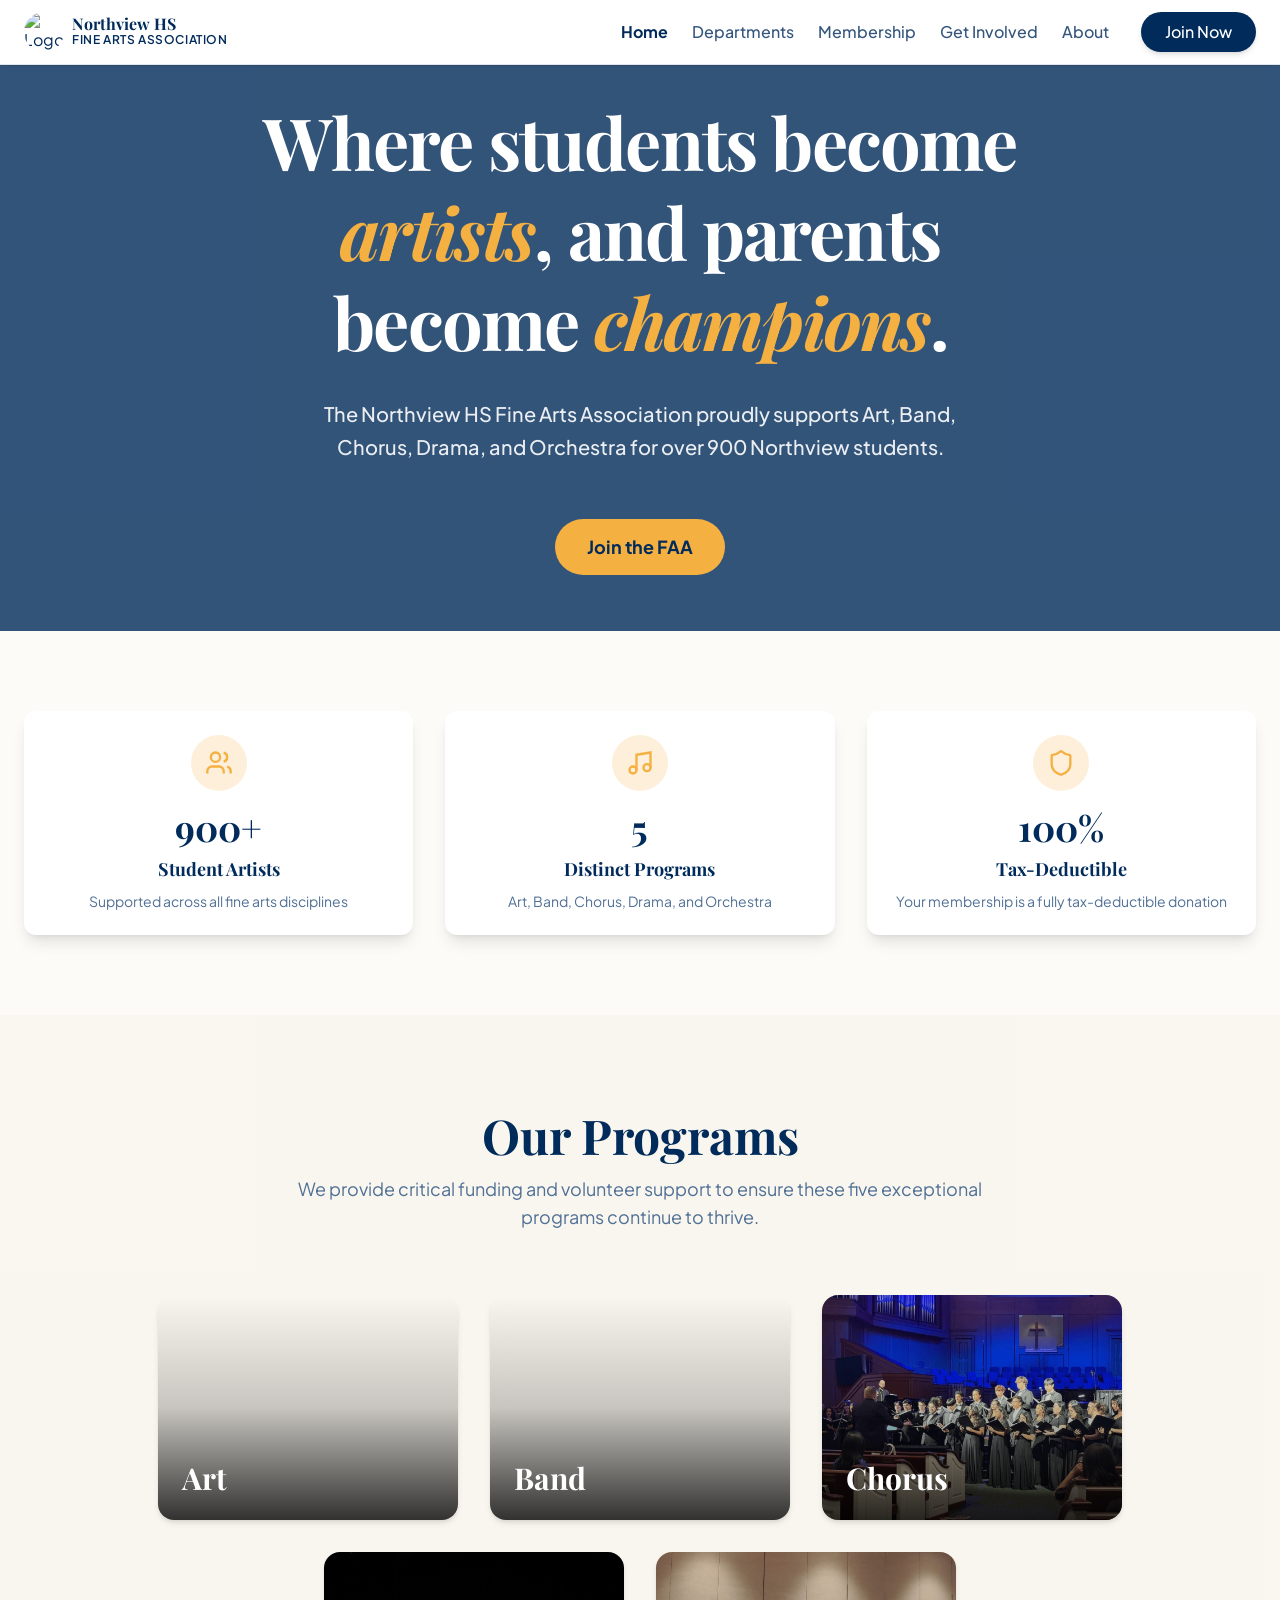
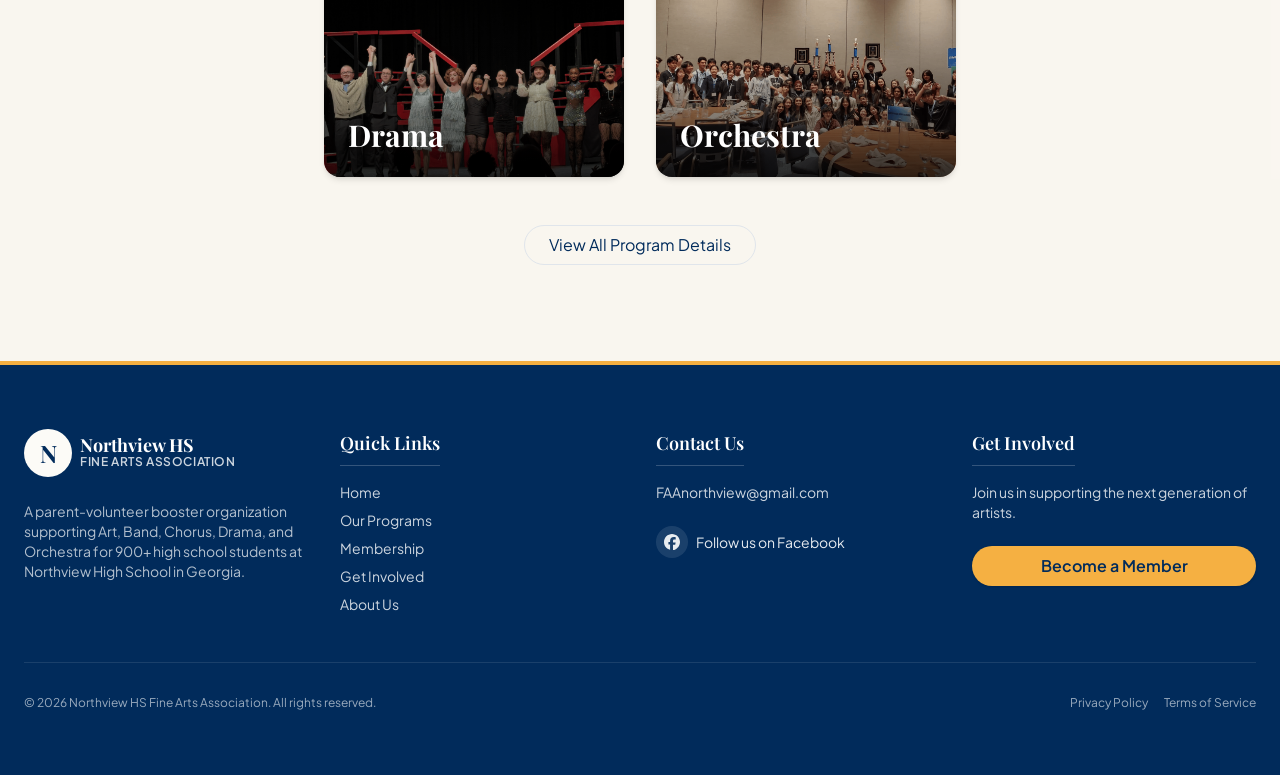
==== index.html @ 9f353907 "Mugdha changes" ====
<!DOCTYPE html>
<html lang="en">
<head>
<meta charset="UTF-8">
<meta name="viewport" content="width=device-width, initial-scale=1.0">
<title>Northview HS Fine Arts Association</title>
<meta name="description" content="The Northview HS Fine Arts Association proudly supports Art, Band, Chorus, Drama, and Orchestra for over 900 students.">
<link rel="icon" type="image/svg+xml" href="images/favicon.svg">
<link rel="stylesheet" href="assets/style.css">
<link rel="preconnect" href="https://fonts.googleapis.com">
</head>
<body class="min-h-screen flex flex-col bg-background font-sans text-foreground">

<header id="site-header" class="fixed top-0 left-0 right-0 z-50 border-b border-border bg-white shadow-sm py-3">
  <div class="container mx-auto px-4 md:px-6">
    <div class="flex items-center justify-between">
      <a href="index.html" class="flex items-center gap-2 group">
        <div class="w-10 h-10 rounded-full flex items-center justify-center overflow-hidden transition-transform group-hover:scale-105">
          <img src="images/northview_logo.png" alt="Logo" class="w-full h-full object-cover" />
        </div>
        <div class="flex flex-col">
          <span class="font-serif font-bold leading-none text-foreground hdr-text">Northview HS</span>
          <span class="text-xs font-semibold uppercase tracking-wider text-primary hdr-text">Fine Arts Association</span>
        </div>
      </a>

      <nav class="hidden lg:flex items-center gap-8">
        <ul class="flex items-center gap-6">
          <li><a href="index.html" class="hdr-text text-base font-bold transition-colors hover:text-primary text-primary">Home</a></li>
<li><a href="programs.html" class="hdr-text text-base font-medium transition-colors hover:text-primary text-foreground/80">Departments</a></li>
<li><a href="membership.html" class="hdr-text text-base font-medium transition-colors hover:text-primary text-foreground/80">Membership</a></li>
<li><a href="volunteer.html" class="hdr-text text-base font-medium transition-colors hover:text-primary text-foreground/80">Get Involved</a></li>
<li><a href="about.html" class="hdr-text text-base font-medium transition-colors hover:text-primary text-foreground/80">About</a></li>

        </ul>
        <a href="membership.html" class="inline-flex items-center justify-center rounded-full px-6 h-10 shadow-md hover:shadow-lg transition-all bg-primary text-primary-foreground font-medium text-base hover:bg-primary/90">Join Now</a>
      </nav>

      <button id="mobile-menu-button" class="hdr-text lg:hidden p-2 rounded-md transition-colors text-foreground" aria-label="Toggle menu">
        <svg id="icon-menu" xmlns="http://www.w3.org/2000/svg" width="24" height="24" viewBox="0 0 24 24" fill="none" stroke="currentColor" stroke-width="2" stroke-linecap="round" stroke-linejoin="round"><line x1="4" x2="20" y1="12" y2="12"/><line x1="4" x2="20" y1="6" y2="6"/><line x1="4" x2="20" y1="18" y2="18"/></svg>
        <svg id="icon-close" class="hidden" xmlns="http://www.w3.org/2000/svg" width="24" height="24" viewBox="0 0 24 24" fill="none" stroke="currentColor" stroke-width="2" stroke-linecap="round" stroke-linejoin="round"><path d="M18 6 6 18"/><path d="m6 6 12 12"/></svg>
      </button>
    </div>
  </div>

  <div id="mobile-nav" class="hidden lg:hidden absolute top-full left-0 right-0 bg-background border-b border-border shadow-lg">
    <nav class="container mx-auto px-4 py-4 flex flex-col gap-4">
      <ul class="flex flex-col gap-2">
        <li><a href="index.html" class="block py-2 px-4 rounded-md text-base font-medium transition-colors bg-primary/10 text-primary">Home</a></li>
<li><a href="programs.html" class="block py-2 px-4 rounded-md text-base font-medium transition-colors text-foreground/80 hover:bg-accent/20 hover:text-foreground">Programs</a></li>
<li><a href="membership.html" class="block py-2 px-4 rounded-md text-base font-medium transition-colors text-foreground/80 hover:bg-accent/20 hover:text-foreground">Membership</a></li>
<li><a href="volunteer.html" class="block py-2 px-4 rounded-md text-base font-medium transition-colors text-foreground/80 hover:bg-accent/20 hover:text-foreground">Get Involved</a></li>
<li><a href="about.html" class="block py-2 px-4 rounded-md text-base font-medium transition-colors text-foreground/80 hover:bg-accent/20 hover:text-foreground">About</a></li>

      </ul>
      <div class="pt-4 border-t border-border px-4">
        <a href="https://northviewfaa.org/membership/" target="_blank" rel="noopener noreferrer" class="w-full inline-flex items-center justify-center rounded-full bg-primary text-primary-foreground font-medium h-10 hover:bg-primary/90">Join Now</a>
      </div>
    </nav>
  </div>
</header>

<main class="flex-grow">

<div class="w-full">
  <!-- Hero -->
  <section class="relative w-full min-h-[90vh] flex items-center justify-center overflow-hidden py-24">
    <div class="absolute inset-0 bg-primary/80 z-10"></div>
    <div class="absolute inset-0 bg-cover bg-center bg-no-repeat" style="background-image: url('images/hero.png')"></div>
    <div class="container relative z-20 mx-auto px-4 md:px-6 text-center text-white">
      <div class="max-w-4xl mx-auto flex flex-col items-center gap-6">
        <h1 class="text-5xl md:text-7xl font-serif font-bold tracking-tight text-balance leading-tight">
          Where students become <span class="text-accent italic">artists</span>, and parents become <span class="text-accent italic">champions</span>.
        </h1>
        <p class="text-lg md:text-xl text-white/90 max-w-2xl font-medium leading-relaxed mt-2">
          The Northview HS Fine Arts Association proudly supports Art, Band, Chorus, Drama, and Orchestra for over 900 Northview students.
        </p>
        <div class="flex flex-col sm:flex-row gap-4 mt-8 w-full sm:w-auto">
          <a href="membership.html" class="inline-flex items-center justify-center bg-accent text-primary hover:bg-accent/90 rounded-full font-bold px-8 h-14 text-lg">Join the FAA</a>
        </div>
      </div>
    </div>
  </section>

  <!-- Impact Stats -->
  <section class="py-20 bg-background relative z-30 -mt-10">
    <div class="container mx-auto px-4 md:px-6">
      <div class="grid grid-cols-1 md:grid-cols-3 gap-8">
        <div class="rounded-lg border-none shadow-lg bg-card text-card-foreground text-center p-6 h-full">
          <div class="mx-auto w-14 h-14 rounded-full bg-accent/20 flex items-center justify-center mb-4 text-accent">
            <svg width="28" height="28" viewBox="0 0 24 24" fill="none" stroke="currentColor" stroke-width="2"><path d="M16 21v-2a4 4 0 0 0-4-4H6a4 4 0 0 0-4 4v2"/><circle cx="9" cy="7" r="4"/><path d="M22 21v-2a4 4 0 0 0-3-3.87"/><path d="M16 3.13a4 4 0 0 1 0 7.75"/></svg>
          </div>
          <div class="text-4xl font-serif font-bold text-primary pb-2">900+</div>
          <h3 class="text-lg font-bold mb-2">Student Artists</h3>
          <p class="text-muted-foreground text-sm">Supported across all fine arts disciplines</p>
        </div>
        <div class="rounded-lg border-none shadow-lg bg-card text-card-foreground text-center p-6 h-full">
          <div class="mx-auto w-14 h-14 rounded-full bg-accent/20 flex items-center justify-center mb-4 text-accent">
            <svg width="28" height="28" viewBox="0 0 24 24" fill="none" stroke="currentColor" stroke-width="2"><path d="M9 18V5l12-2v13"/><circle cx="6" cy="18" r="3"/><circle cx="18" cy="16" r="3"/></svg>
          </div>
          <div class="text-4xl font-serif font-bold text-primary pb-2">5</div>
          <h3 class="text-lg font-bold mb-2">Distinct Programs</h3>
          <p class="text-muted-foreground text-sm">Art, Band, Chorus, Drama, and Orchestra</p>
        </div>
        <div class="rounded-lg border-none shadow-lg bg-card text-card-foreground text-center p-6 h-full">
          <div class="mx-auto w-14 h-14 rounded-full bg-accent/20 flex items-center justify-center mb-4 text-accent">
            <svg width="28" height="28" viewBox="0 0 24 24" fill="none" stroke="currentColor" stroke-width="2"><path d="M20 13c0 5-3.5 7.5-7.66 8.95a1 1 0 0 1-.67-.01C7.5 20.5 4 18 4 13V6a1 1 0 0 1 1-1c2 0 4.5-1.2 6.24-2.72a1.17 1.17 0 0 1 1.52 0C14.51 3.81 17 5 19 5a1 1 0 0 1 1 1z"/></svg>
          </div>
          <div class="text-4xl font-serif font-bold text-primary pb-2">100%</div>
          <h3 class="text-lg font-bold mb-2">Tax-Deductible</h3>
          <p class="text-muted-foreground text-sm">Your membership is a fully tax-deductible donation</p>
        </div>
      </div>
    </div>
  </section>

  <!-- Programs Showcase -->
  <section class="py-24 bg-muted/50">
    <div class="container mx-auto px-4 md:px-6">
      <div class="text-center max-w-3xl mx-auto mb-16">
        <h2 class="text-3xl md:text-5xl font-serif font-bold text-primary mb-4">Our Programs</h2>
        <p class="text-lg text-muted-foreground">We provide critical funding and volunteer support to ensure these five exceptional programs continue to thrive.</p>
      </div>
      <div class="flex flex-wrap justify-center gap-6 lg:gap-8">
  <a href="programs.html#art" class="group block h-full" style="flex: 0 0 300px; max-width: 400px;">
    <div class="relative rounded-2xl overflow-hidden shadow-md aspect-[4/3]">
      <div class="absolute inset-0 bg-cover bg-center transition-transform duration-700 group-hover:scale-110" style="background-image: url('images/art.png')"></div>
      <div class="absolute inset-0 bg-gradient-to-t from-black/80 via-black/20 to-transparent"></div>
      <div class="absolute bottom-0 left-0 p-6 w-full flex justify-between items-end">
        <h3 class="text-3xl font-serif font-bold text-white">Art</h3>
      </div>
    </div>
  </a>
  <a href="programs.html#band" class="group block h-full" style="flex: 0 0 300px; max-width: 400px;">
    <div class="relative rounded-2xl overflow-hidden shadow-md aspect-[4/3]">
      <div class="absolute inset-0 bg-cover bg-center transition-transform duration-700 group-hover:scale-110" style="background-image: url('images/band.png')"></div>
      <div class="absolute inset-0 bg-gradient-to-t from-black/80 via-black/20 to-transparent"></div>
      <div class="absolute bottom-0 left-0 p-6 w-full flex justify-between items-end">
        <h3 class="text-3xl font-serif font-bold text-white">Band</h3>
      </div>
    </div>
  </a>
  <a href="programs.html#chorus" class="group block h-full" style="flex: 0 0 300px; max-width: 400px;">
    <div class="relative rounded-2xl overflow-hidden shadow-md aspect-[4/3]">
      <div class="absolute inset-0 bg-cover bg-center transition-transform duration-700 group-hover:scale-110" style="background-image: url('images/chorus.png')"></div>
      <div class="absolute inset-0 bg-gradient-to-t from-black/80 via-black/20 to-transparent"></div>
      <div class="absolute bottom-0 left-0 p-6 w-full flex justify-between items-end">
        <h3 class="text-3xl font-serif font-bold text-white">Chorus</h3>
      </div>
    </div>
  </a>
  <a href="programs.html#drama" class="group block h-full" style="flex: 0 0 300px; max-width: 400px;">
    <div class="relative rounded-2xl overflow-hidden shadow-md aspect-[4/3]">
      <div class="absolute inset-0 bg-cover bg-center transition-transform duration-700 group-hover:scale-110" style="background-image: url('images/drama.png')"></div>
      <div class="absolute inset-0 bg-gradient-to-t from-black/80 via-black/20 to-transparent"></div>
      <div class="absolute bottom-0 left-0 p-6 w-full flex justify-between items-end">
        <h3 class="text-3xl font-serif font-bold text-white">Drama</h3>
      </div>
    </div>
  </a>
  <a href="programs.html#orchestra" class="group block h-full" style="flex: 0 0 300px; max-width: 400px;">
    <div class="relative rounded-2xl overflow-hidden shadow-md aspect-[4/3]">
      <div class="absolute inset-0 bg-cover bg-center transition-transform duration-700 group-hover:scale-110" style="background-image: url('images/orchestra.png')"></div>
      <div class="absolute inset-0 bg-gradient-to-t from-black/80 via-black/20 to-transparent"></div>
      <div class="absolute bottom-0 left-0 p-6 w-full flex justify-between items-end">
        <h3 class="text-3xl font-serif font-bold text-white">Orchestra</h3>
      </div>
    </div>
  </a>
</div>
      <div class="mt-12 text-center">
        <a href="programs.html" class="inline-flex items-center justify-center rounded-full border border-input px-6 h-10 hover:bg-accent hover:text-accent-foreground">View All Program Details</a>
      </div>
    </div>
  </section>

</div>

</main>

<footer class="bg-primary text-primary-foreground py-16 border-t-4 border-accent">
  <div class="container mx-auto px-4 md:px-6">
    <div class="grid grid-cols-1 md:grid-cols-2 lg:grid-cols-4 gap-12 lg:gap-8 mb-12">
      <div class="flex flex-col gap-4">
        <a href="index.html" class="flex items-center gap-2 group">
          <div class="w-12 h-12 rounded-full bg-background flex items-center justify-center text-primary font-serif font-bold text-2xl transition-transform group-hover:scale-105">N</div>
          <div class="flex flex-col">
            <span class="font-serif font-bold text-lg leading-none">Northview HS</span>
            <span class="text-xs font-semibold uppercase tracking-wider text-primary-foreground/80">Fine Arts Association</span>
          </div>
        </a>
        <p class="text-primary-foreground/70 text-sm mt-2 max-w-xs">A parent-volunteer booster organization supporting Art, Band, Chorus, Drama, and Orchestra for 900+ high school students at Northview High School in Georgia.</p>
      </div>

      <div class="flex flex-col gap-4">
        <h3 class="font-serif font-semibold text-lg border-b border-primary-foreground/20 pb-2 inline-block w-max">Quick Links</h3>
        <ul class="flex flex-col gap-2 text-sm text-primary-foreground/80">
          <li><a href="index.html" class="hover:text-accent transition-colors">Home</a></li>
          <li><a href="programs.html" class="hover:text-accent transition-colors">Our Programs</a></li>
          <li><a href="membership.html" class="hover:text-accent transition-colors">Membership</a></li>
          <li><a href="volunteer.html" class="hover:text-accent transition-colors">Get Involved</a></li>
          <li><a href="about.html" class="hover:text-accent transition-colors">About Us</a></li>
        </ul>
      </div>

      <div class="flex flex-col gap-4">
        <h3 class="font-serif font-semibold text-lg border-b border-primary-foreground/20 pb-2 inline-block w-max">Contact Us</h3>
        <ul class="flex flex-col gap-2 text-sm text-primary-foreground/80">
          <li><a href="mailto:faanorthview@gmail.com" class="hover:text-accent transition-colors">FAAnorthview@gmail.com</a></li>
          <li class="mt-4">
            <a href="https://www.facebook.com/NorthviewFAA/" target="_blank" rel="noopener noreferrer" class="inline-flex items-center gap-2 text-primary-foreground/90 hover:text-accent transition-colors group">
              <span class="w-8 h-8 rounded-full bg-primary-foreground/10 flex items-center justify-center group-hover:bg-accent group-hover:text-primary transition-colors">
                <svg xmlns="http://www.w3.org/2000/svg" width="16" height="16" viewBox="0 0 24 24" fill="currentColor"><path d="M9.101 23.691v-7.98H6.627v-3.667h2.474v-1.58c0-4.085 1.848-5.978 5.858-5.978.401 0 .955.042 1.468.103a8.68 8.68 0 0 1 1.141.195v3.325a8.623 8.623 0 0 0-.653-.036 26.805 26.805 0 0 0-.733-.009c-.707 0-1.259.096-1.675.313a1.686 1.686 0 0 0-.679.679c-.239.481-.334 1.132-.334 2.005v1.583h3.926l-.393 2.264-.253 1.403h-3.28v8.245C19.396 23.238 24 18.179 24 12.044c0-6.627-5.373-12-12-12s-12 5.373-12 12c0 5.628 3.874 10.35 9.101 11.647Z"/></svg>
              </span>
              Follow us on Facebook
            </a>
          </li>
        </ul>
      </div>

      <div class="flex flex-col gap-4">
        <h3 class="font-serif font-semibold text-lg border-b border-primary-foreground/20 pb-2 inline-block w-max">Get Involved</h3>
        <p class="text-sm text-primary-foreground/80 mb-2">Join us in supporting the next generation of artists.</p>
        <a href="membership.html" class="inline-block bg-accent text-primary font-semibold py-2 px-6 rounded-full text-center hover:bg-accent/90 transition-colors shadow-sm">Become a Member</a>
      </div>
    </div>

    <div class="pt-8 border-t border-primary-foreground/10 flex flex-col md:flex-row items-center justify-between gap-4 text-xs text-primary-foreground/60">
      <p>&copy; 2026 Northview HS Fine Arts Association. All rights reserved.</p>
      <div class="flex gap-4">
        <a href="#" class="hover:text-primary-foreground transition-colors">Privacy Policy</a>
        <a href="#" class="hover:text-primary-foreground transition-colors">Terms of Service</a>
      </div>
    </div>
  </div>
</footer>

<script src="assets/main.js"></script>
</body>
</html>
---- assets/style.css ----
@import"https://fonts.googleapis.com/css2?family=Playfair+Display:ital,wght@0,400..900;1,400..900&family=Plus+Jakarta+Sans:ital,wght@0,200..800;1,200..800&display=swap";@layer components;@layer properties{@supports (((-webkit-hyphens:none)) and (not (margin-trim:inline))) or ((-moz-orient:inline) and (not (color:rgb(from red r g b)))){*,:before,:after,::backdrop{--tw-translate-x:0;--tw-translate-y:0;--tw-translate-z:0;--tw-scale-x:1;--tw-scale-y:1;--tw-scale-z:1;--tw-rotate-x:initial;--tw-rotate-y:initial;--tw-rotate-z:initial;--tw-skew-x:initial;--tw-skew-y:initial;--tw-space-y-reverse:0;--tw-space-x-reverse:0;--tw-border-style:solid;--tw-gradient-position:initial;--tw-gradient-from:#0000;--tw-gradient-via:#0000;--tw-gradient-to:#0000;--tw-gradient-stops:initial;--tw-gradient-via-stops:initial;--tw-gradient-from-position:0%;--tw-gradient-via-position:50%;--tw-gradient-to-position:100%;--tw-leading:initial;--tw-font-weight:initial;--tw-tracking:initial;--tw-ordinal:initial;--tw-slashed-zero:initial;--tw-numeric-figure:initial;--tw-numeric-spacing:initial;--tw-numeric-fraction:initial;--tw-shadow:0 0 #0000;--tw-shadow-color:initial;--tw-shadow-alpha:100%;--tw-inset-shadow:0 0 #0000;--tw-inset-shadow-color:initial;--tw-inset-shadow-alpha:100%;--tw-ring-color:initial;--tw-ring-shadow:0 0 #0000;--tw-inset-ring-color:initial;--tw-inset-ring-shadow:0 0 #0000;--tw-ring-inset:initial;--tw-ring-offset-width:0px;--tw-ring-offset-color:#fff;--tw-ring-offset-shadow:0 0 #0000;--tw-outline-style:solid;--tw-blur:initial;--tw-brightness:initial;--tw-contrast:initial;--tw-grayscale:initial;--tw-hue-rotate:initial;--tw-invert:initial;--tw-opacity:initial;--tw-saturate:initial;--tw-sepia:initial;--tw-drop-shadow:initial;--tw-drop-shadow-color:initial;--tw-drop-shadow-alpha:100%;--tw-drop-shadow-size:initial;--tw-backdrop-blur:initial;--tw-backdrop-brightness:initial;--tw-backdrop-contrast:initial;--tw-backdrop-grayscale:initial;--tw-backdrop-hue-rotate:initial;--tw-backdrop-invert:initial;--tw-backdrop-opacity:initial;--tw-backdrop-saturate:initial;--tw-backdrop-sepia:initial;--tw-duration:initial;--tw-ease:initial;--tw-content:"";--tw-animation-delay:0s;--tw-animation-direction:normal;--tw-animation-duration:initial;--tw-animation-fill-mode:none;--tw-animation-iteration-count:1;--tw-enter-blur:0;--tw-enter-opacity:1;--tw-enter-rotate:0;--tw-enter-scale:1;--tw-enter-translate-x:0;--tw-enter-translate-y:0;--tw-exit-blur:0;--tw-exit-opacity:1;--tw-exit-rotate:0;--tw-exit-scale:1;--tw-exit-translate-x:0;--tw-exit-translate-y:0}}}@layer theme{:root,:host{--color-red-50:oklch(97.1% .013 17.38);--color-red-100:oklch(93.6% .032 17.717);--color-red-300:oklch(80.8% .114 19.571);--color-red-400:oklch(70.4% .191 22.216);--color-red-500:oklch(63.7% .237 25.331);--color-red-600:oklch(57.7% .245 27.325);--color-orange-50:oklch(98% .016 73.684);--color-orange-100:oklch(95.4% .038 75.164);--color-orange-200:oklch(90.1% .076 70.697);--color-orange-500:oklch(70.5% .213 47.604);--color-orange-800:oklch(47% .157 37.304);--color-amber-400:oklch(82.8% .189 84.429);--color-green-50:oklch(98.2% .018 155.826);--color-green-100:oklch(96.2% .044 156.743);--color-green-200:oklch(92.5% .084 155.995);--color-green-500:oklch(72.3% .219 149.579);--color-green-600:oklch(62.7% .194 149.214);--color-green-700:oklch(52.7% .154 150.069);--color-green-800:oklch(44.8% .119 151.328);--color-emerald-50:oklch(97.9% .021 166.113);--color-emerald-100:oklch(95% .052 163.051);--color-emerald-200:oklch(90.5% .093 164.15);--color-emerald-600:oklch(59.6% .145 163.225);--color-emerald-800:oklch(43.2% .095 166.913);--color-teal-400:oklch(77.7% .152 181.912);--color-sky-400:oklch(74.6% .16 232.661);--color-blue-50:oklch(97% .014 254.604);--color-blue-100:oklch(93.2% .032 255.585);--color-blue-200:oklch(88.2% .059 254.128);--color-blue-600:oklch(54.6% .245 262.881);--color-blue-800:oklch(42.4% .199 265.638);--color-violet-400:oklch(70.2% .183 293.541);--color-purple-50:oklch(97.7% .014 308.299);--color-purple-100:oklch(94.6% .033 307.174);--color-purple-200:oklch(90.2% .063 306.703);--color-purple-500:oklch(62.7% .265 303.9);--color-purple-600:oklch(55.8% .288 302.321);--color-purple-800:oklch(43.8% .218 303.724);--color-pink-400:oklch(71.8% .202 349.761);--color-rose-50:oklch(96.9% .015 12.422);--color-rose-100:oklch(94.1% .03 12.58);--color-rose-200:oklch(89.2% .058 10.001);--color-rose-600:oklch(58.6% .253 17.585);--color-rose-800:oklch(45.5% .188 13.697);--color-gray-50:oklch(98.5% .002 247.839);--color-gray-600:oklch(44.6% .03 256.802);--color-gray-900:oklch(21% .034 264.665);--color-black:#000;--color-white:#fff;--spacing:.25rem;--container-xs:20rem;--container-sm:24rem;--container-md:28rem;--container-lg:32rem;--container-xl:36rem;--container-2xl:42rem;--container-3xl:48rem;--container-4xl:56rem;--container-5xl:64rem;--text-xs:.75rem;--text-xs--line-height:calc(1 / .75);--text-sm:.875rem;--text-sm--line-height:calc(1.25 / .875);--text-base:1rem;--text-base--line-height: 1.5 ;--text-lg:1.125rem;--text-lg--line-height:calc(1.75 / 1.125);--text-xl:1.25rem;--text-xl--line-height:calc(1.75 / 1.25);--text-2xl:1.5rem;--text-2xl--line-height:calc(2 / 1.5);--text-3xl:1.875rem;--text-3xl--line-height: 1.2 ;--text-4xl:2.25rem;--text-4xl--line-height:calc(2.5 / 2.25);--text-5xl:3rem;--text-5xl--line-height:1;--text-6xl:3.75rem;--text-6xl--line-height:1;--text-7xl:4.5rem;--text-7xl--line-height:1;--font-weight-normal:400;--font-weight-medium:500;--font-weight-semibold:600;--font-weight-bold:700;--tracking-tight:-.025em;--tracking-wider:.05em;--tracking-widest:.1em;--leading-tight:1.25;--leading-snug:1.375;--leading-normal:1.5;--leading-relaxed:1.625;--radius-2xl:1rem;--radius-3xl:1.5rem;--ease-in-out:cubic-bezier(.4, 0, .2, 1);--animate-spin:spin 1s linear infinite;--animate-pulse:pulse 2s cubic-bezier(.4, 0, .6, 1) infinite;--blur-sm:8px;--blur-md:12px;--aspect-video:16 / 9;--default-transition-duration:.15s;--default-transition-timing-function:cubic-bezier(.4, 0, .2, 1);--default-font-family:var(--app-font-sans);--default-mono-font-family:var(--app-font-mono);--color-border:hsl(var(--border))}}@layer base{*,:after,:before,::backdrop{box-sizing:border-box;border:0 solid;margin:0;padding:0}::file-selector-button{box-sizing:border-box;border:0 solid;margin:0;padding:0}html,:host{-webkit-text-size-adjust:100%;tab-size:4;line-height:1.5;font-family:var(--default-font-family,ui-sans-serif, system-ui, sans-serif, "Apple Color Emoji", "Segoe UI Emoji", "Segoe UI Symbol", "Noto Color Emoji");font-feature-settings:var(--default-font-feature-settings,normal);font-variation-settings:var(--default-font-variation-settings,normal);-webkit-tap-highlight-color:transparent}hr{height:0;color:inherit;border-top-width:1px}abbr:where([title]){-webkit-text-decoration:underline dotted;text-decoration:underline dotted}h1,h2,h3,h4,h5,h6{font-size:inherit;font-weight:inherit}a{color:inherit;-webkit-text-decoration:inherit;text-decoration:inherit}b,strong{font-weight:bolder}code,kbd,samp,pre{font-family:var(--default-mono-font-family,ui-monospace, SFMono-Regular, Menlo, Monaco, Consolas, "Liberation Mono", "Courier New", monospace);font-feature-settings:var(--default-mono-font-feature-settings,normal);font-variation-settings:var(--default-mono-font-variation-settings,normal);font-size:1em}small{font-size:80%}sub,sup{vertical-align:baseline;font-size:75%;line-height:0;position:relative}sub{bottom:-.25em}sup{top:-.5em}table{text-indent:0;border-color:inherit;border-collapse:collapse}:-moz-focusring{outline:auto}progress{vertical-align:baseline}summary{display:list-item}ol,ul,menu{list-style:none}img,svg,video,canvas,audio,iframe,embed,object{vertical-align:middle;display:block}img,video{max-width:100%;height:auto}button,input,select,optgroup,textarea{font:inherit;font-feature-settings:inherit;font-variation-settings:inherit;letter-spacing:inherit;color:inherit;opacity:1;background-color:#0000;border-radius:0}::file-selector-button{font:inherit;font-feature-settings:inherit;font-variation-settings:inherit;letter-spacing:inherit;color:inherit;opacity:1;background-color:#0000;border-radius:0}:where(select:is([multiple],[size])) optgroup{font-weight:bolder}:where(select:is([multiple],[size])) optgroup option{padding-inline-start:20px}::file-selector-button{margin-inline-end:4px}::placeholder{opacity:1}@supports (not ((-webkit-appearance:-apple-pay-button))) or (contain-intrinsic-size:1px){::placeholder{color:currentColor}@supports (color:color-mix(in lab,red,red)){::placeholder{color:color-mix(in oklab,currentcolor 50%,transparent)}}}textarea{resize:vertical}::-webkit-search-decoration{-webkit-appearance:none}::-webkit-date-and-time-value{min-height:1lh;text-align:inherit}::-webkit-datetime-edit{display:inline-flex}::-webkit-datetime-edit-fields-wrapper{padding:0}::-webkit-datetime-edit{padding-block:0}::-webkit-datetime-edit-year-field{padding-block:0}::-webkit-datetime-edit-month-field{padding-block:0}::-webkit-datetime-edit-day-field{padding-block:0}::-webkit-datetime-edit-hour-field{padding-block:0}::-webkit-datetime-edit-minute-field{padding-block:0}::-webkit-datetime-edit-second-field{padding-block:0}::-webkit-datetime-edit-millisecond-field{padding-block:0}::-webkit-datetime-edit-meridiem-field{padding-block:0}::-webkit-calendar-picker-indicator{line-height:1}:-moz-ui-invalid{box-shadow:none}button,input:where([type=button],[type=reset],[type=submit]){appearance:button}::file-selector-button{appearance:button}::-webkit-inner-spin-button{height:auto}::-webkit-outer-spin-button{height:auto}[hidden]:where(:not([hidden=until-found])){display:none!important}*{border-color:hsl(var(--border))}body{background-color:hsl(var(--background));font-family:var(--app-font-sans);color:hsl(var(--foreground));-webkit-font-smoothing:antialiased;-moz-osx-font-smoothing:grayscale}h1,h2,h3,h4,h5,h6{font-family:var(--app-font-serif)}}@layer utilities{.\@container\/field-group{container:field-group/inline-size}.pointer-events-auto{pointer-events:auto}.pointer-events-none{pointer-events:none}.invisible{visibility:hidden}.sr-only{clip-path:inset(50%);white-space:nowrap;border-width:0;width:1px;height:1px;margin:-1px;padding:0;position:absolute;overflow:hidden}.absolute{position:absolute}.fixed{position:fixed}.relative{position:relative}.static{position:static}.inset-0{inset:calc(var(--spacing) * 0)}.inset-x-0{inset-inline:calc(var(--spacing) * 0)}.inset-y-0{inset-block:calc(var(--spacing) * 0)}.start{inset-inline-start:var(--spacing)}.-top-1\/4{top:-25%}.-top-4{top:calc(var(--spacing) * -4)}.-top-6{top:calc(var(--spacing) * -6)}.-top-12{top:calc(var(--spacing) * -12)}.-top-\[20\%\]{top:-20%}.top-0{top:calc(var(--spacing) * 0)}.top-1\.5{top:calc(var(--spacing) * 1.5)}.top-1\/2{top:50%}.top-2{top:calc(var(--spacing) * 2)}.top-3\.5{top:calc(var(--spacing) * 3.5)}.top-4{top:calc(var(--spacing) * 4)}.top-\[1px\]{top:1px}.top-\[50\%\]{top:50%}.top-\[60\%\]{top:60%}.top-full{top:100%}.-right-1\/4{right:-25%}.-right-6{right:calc(var(--spacing) * -6)}.-right-12{right:calc(var(--spacing) * -12)}.-right-\[10\%\]{right:-10%}.right-0{right:calc(var(--spacing) * 0)}.right-1{right:calc(var(--spacing) * 1)}.right-2{right:calc(var(--spacing) * 2)}.right-3{right:calc(var(--spacing) * 3)}.right-4{right:calc(var(--spacing) * 4)}.-bottom-1\/4{bottom:-25%}.-bottom-10{bottom:calc(var(--spacing) * -10)}.-bottom-12{bottom:calc(var(--spacing) * -12)}.-bottom-\[20\%\]{bottom:-20%}.bottom-0{bottom:calc(var(--spacing) * 0)}.-left-1\/4{left:-25%}.-left-6{left:calc(var(--spacing) * -6)}.-left-12{left:calc(var(--spacing) * -12)}.-left-\[10\%\]{left:-10%}.left-0{left:calc(var(--spacing) * 0)}.left-1\/2{left:50%}.left-2{left:calc(var(--spacing) * 2)}.left-\[50\%\]{left:50%}.z-10{z-index:10}.z-20{z-index:20}.z-30{z-index:30}.z-50{z-index:50}.z-\[1\]{z-index:1}.z-\[100\]{z-index:100}.order-first{order:-9999}.order-last{order:9999}.container{width:100%}@media(min-width:40rem){.container{max-width:40rem}}@media(min-width:48rem){.container{max-width:48rem}}@media(min-width:64rem){.container{max-width:64rem}}@media(min-width:80rem){.container{max-width:80rem}}@media(min-width:96rem){.container{max-width:96rem}}.\!m-0{margin:calc(var(--spacing) * 0)!important}.-mx-1{margin-inline:calc(var(--spacing) * -1)}.mx-2{margin-inline:calc(var(--spacing) * 2)}.mx-3\.5{margin-inline:calc(var(--spacing) * 3.5)}.mx-4{margin-inline:calc(var(--spacing) * 4)}.mx-auto{margin-inline:auto}.-my-2{margin-block:calc(var(--spacing) * -2)}.my-0{margin-block:calc(var(--spacing) * 0)}.my-0\.5{margin-block:calc(var(--spacing) * .5)}.my-1{margin-block:calc(var(--spacing) * 1)}.prose{color:var(--tw-prose-body);max-width:65ch}.prose :where(p):not(:where([class~=not-prose],[class~=not-prose] *)){margin-top:1.25em;margin-bottom:1.25em}.prose :where([class~=lead]):not(:where([class~=not-prose],[class~=not-prose] *)){color:var(--tw-prose-lead);margin-top:1.2em;margin-bottom:1.2em;font-size:1.25em;line-height:1.6}.prose :where(a):not(:where([class~=not-prose],[class~=not-prose] *)){color:var(--tw-prose-links);font-weight:500;text-decoration:underline}.prose :where(strong):not(:where([class~=not-prose],[class~=not-prose] *)){color:var(--tw-prose-bold);font-weight:600}.prose :where(a strong):not(:where([class~=not-prose],[class~=not-prose] *)),.prose :where(blockquote strong):not(:where([class~=not-prose],[class~=not-prose] *)),.prose :where(thead th strong):not(:where([class~=not-prose],[class~=not-prose] *)){color:inherit}.prose :where(ol):not(:where([class~=not-prose],[class~=not-prose] *)){margin-top:1.25em;margin-bottom:1.25em;padding-inline-start:1.625em;list-style-type:decimal}.prose :where(ol[type=A]):not(:where([class~=not-prose],[class~=not-prose] *)){list-style-type:upper-alpha}.prose :where(ol[type=a]):not(:where([class~=not-prose],[class~=not-prose] *)){list-style-type:lower-alpha}.prose :where(ol[type=A s]):not(:where([class~=not-prose],[class~=not-prose] *)){list-style-type:upper-alpha}.prose :where(ol[type=a s]):not(:where([class~=not-prose],[class~=not-prose] *)){list-style-type:lower-alpha}.prose :where(ol[type=I]):not(:where([class~=not-prose],[class~=not-prose] *)){list-style-type:upper-roman}.prose :where(ol[type=i]):not(:where([class~=not-prose],[class~=not-prose] *)){list-style-type:lower-roman}.prose :where(ol[type=I s]):not(:where([class~=not-prose],[class~=not-prose] *)){list-style-type:upper-roman}.prose :where(ol[type=i s]):not(:where([class~=not-prose],[class~=not-prose] *)){list-style-type:lower-roman}.prose :where(ol[type="1"]):not(:where([class~=not-prose],[class~=not-prose] *)){list-style-type:decimal}.prose :where(ul):not(:where([class~=not-prose],[class~=not-prose] *)){margin-top:1.25em;margin-bottom:1.25em;padding-inline-start:1.625em;list-style-type:disc}.prose :where(ol>li):not(:where([class~=not-prose],[class~=not-prose] *))::marker{color:var(--tw-prose-counters);font-weight:400}.prose :where(ul>li):not(:where([class~=not-prose],[class~=not-prose] *))::marker{color:var(--tw-prose-bullets)}.prose :where(dt):not(:where([class~=not-prose],[class~=not-prose] *)){color:var(--tw-prose-headings);margin-top:1.25em;font-weight:600}.prose :where(hr):not(:where([class~=not-prose],[class~=not-prose] *)){border-color:var(--tw-prose-hr);border-top-width:1px;margin-top:3em;margin-bottom:3em}.prose :where(blockquote):not(:where([class~=not-prose],[class~=not-prose] *)){color:var(--tw-prose-quotes);border-inline-start-width:.25rem;border-inline-start-color:var(--tw-prose-quote-borders);quotes:"“""”""‘""’";margin-top:1.6em;margin-bottom:1.6em;padding-inline-start:1em;font-style:italic;font-weight:500}.prose :where(blockquote p:first-of-type):not(:where([class~=not-prose],[class~=not-prose] *)):before{content:open-quote}.prose :where(blockquote p:last-of-type):not(:where([class~=not-prose],[class~=not-prose] *)):after{content:close-quote}.prose :where(h1):not(:where([class~=not-prose],[class~=not-prose] *)){color:var(--tw-prose-headings);margin-top:0;margin-bottom:.888889em;font-size:2.25em;font-weight:800;line-height:1.11111}.prose :where(h1 strong):not(:where([class~=not-prose],[class~=not-prose] *)){color:inherit;font-weight:900}.prose :where(h2):not(:where([class~=not-prose],[class~=not-prose] *)){color:var(--tw-prose-headings);margin-top:2em;margin-bottom:1em;font-size:1.5em;font-weight:700;line-height:1.33333}.prose :where(h2 strong):not(:where([class~=not-prose],[class~=not-prose] *)){color:inherit;font-weight:800}.prose :where(h3):not(:where([class~=not-prose],[class~=not-prose] *)){color:var(--tw-prose-headings);margin-top:1.6em;margin-bottom:.6em;font-size:1.25em;font-weight:600;line-height:1.6}.prose :where(h3 strong):not(:where([class~=not-prose],[class~=not-prose] *)){color:inherit;font-weight:700}.prose :where(h4):not(:where([class~=not-prose],[class~=not-prose] *)){color:var(--tw-prose-headings);margin-top:1.5em;margin-bottom:.5em;font-weight:600;line-height:1.5}.prose :where(h4 strong):not(:where([class~=not-prose],[class~=not-prose] *)){color:inherit;font-weight:700}.prose :where(img):not(:where([class~=not-prose],[class~=not-prose] *)){margin-top:2em;margin-bottom:2em}.prose :where(picture):not(:where([class~=not-prose],[class~=not-prose] *)){margin-top:2em;margin-bottom:2em;display:block}.prose :where(video):not(:where([class~=not-prose],[class~=not-prose] *)){margin-top:2em;margin-bottom:2em}.prose :where(kbd):not(:where([class~=not-prose],[class~=not-prose] *)){color:var(--tw-prose-kbd);box-shadow:0 0 0 1px var(--tw-prose-kbd-shadows),0 3px 0 var(--tw-prose-kbd-shadows);padding-top:.1875em;padding-inline-end:.375em;padding-bottom:.1875em;border-radius:.3125rem;padding-inline-start:.375em;font-family:inherit;font-size:.875em;font-weight:500}.prose :where(code):not(:where([class~=not-prose],[class~=not-prose] *)){color:var(--tw-prose-code);font-size:.875em;font-weight:600}.prose :where(code):not(:where([class~=not-prose],[class~=not-prose] *)):before,.prose :where(code):not(:where([class~=not-prose],[class~=not-prose] *)):after{content:"`"}.prose :where(a code):not(:where([class~=not-prose],[class~=not-prose] *)),.prose :where(h1 code):not(:where([class~=not-prose],[class~=not-prose] *)){color:inherit}.prose :where(h2 code):not(:where([class~=not-prose],[class~=not-prose] *)){color:inherit;font-size:.875em}.prose :where(h3 code):not(:where([class~=not-prose],[class~=not-prose] *)){color:inherit;font-size:.9em}.prose :where(h4 code):not(:where([class~=not-prose],[class~=not-prose] *)),.prose :where(blockquote code):not(:where([class~=not-prose],[class~=not-prose] *)),.prose :where(thead th code):not(:where([class~=not-prose],[class~=not-prose] *)){color:inherit}.prose :where(pre):not(:where([class~=not-prose],[class~=not-prose] *)){color:var(--tw-prose-pre-code);background-color:var(--tw-prose-pre-bg);padding-top:.857143em;padding-inline-end:1.14286em;padding-bottom:.857143em;border-radius:.375rem;margin-top:1.71429em;margin-bottom:1.71429em;padding-inline-start:1.14286em;font-size:.875em;font-weight:400;line-height:1.71429;overflow-x:auto}.prose :where(pre code):not(:where([class~=not-prose],[class~=not-prose] *)){font-weight:inherit;color:inherit;font-size:inherit;font-family:inherit;line-height:inherit;background-color:#0000;border-width:0;border-radius:0;padding:0}.prose :where(pre code):not(:where([class~=not-prose],[class~=not-prose] *)):before,.prose :where(pre code):not(:where([class~=not-prose],[class~=not-prose] *)):after{content:none}.prose :where(table):not(:where([class~=not-prose],[class~=not-prose] *)){table-layout:auto;width:100%;margin-top:2em;margin-bottom:2em;font-size:.875em;line-height:1.71429}.prose :where(thead):not(:where([class~=not-prose],[class~=not-prose] *)){border-bottom-width:1px;border-bottom-color:var(--tw-prose-th-borders)}.prose :where(thead th):not(:where([class~=not-prose],[class~=not-prose] *)){color:var(--tw-prose-headings);vertical-align:bottom;padding-inline-end:.571429em;padding-bottom:.571429em;padding-inline-start:.571429em;font-weight:600}.prose :where(tbody tr):not(:where([class~=not-prose],[class~=not-prose] *)){border-bottom-width:1px;border-bottom-color:var(--tw-prose-td-borders)}.prose :where(tbody tr:last-child):not(:where([class~=not-prose],[class~=not-prose] *)){border-bottom-width:0}.prose :where(tbody td):not(:where([class~=not-prose],[class~=not-prose] *)){vertical-align:baseline}.prose :where(tfoot):not(:where([class~=not-prose],[class~=not-prose] *)){border-top-width:1px;border-top-color:var(--tw-prose-th-borders)}.prose :where(tfoot td):not(:where([class~=not-prose],[class~=not-prose] *)){vertical-align:top}.prose :where(th,td):not(:where([class~=not-prose],[class~=not-prose] *)){text-align:start}.prose :where(figure>*):not(:where([class~=not-prose],[class~=not-prose] *)){margin-top:0;margin-bottom:0}.prose :where(figcaption):not(:where([class~=not-prose],[class~=not-prose] *)){color:var(--tw-prose-captions);margin-top:.857143em;font-size:.875em;line-height:1.42857}.prose{--tw-prose-body:oklch(37.3% .034 259.733);--tw-prose-headings:oklch(21% .034 264.665);--tw-prose-lead:oklch(44.6% .03 256.802);--tw-prose-links:oklch(21% .034 264.665);--tw-prose-bold:oklch(21% .034 264.665);--tw-prose-counters:oklch(55.1% .027 264.364);--tw-prose-bullets:oklch(87.2% .01 258.338);--tw-prose-hr:oklch(92.8% .006 264.531);--tw-prose-quotes:oklch(21% .034 264.665);--tw-prose-quote-borders:oklch(92.8% .006 264.531);--tw-prose-captions:oklch(55.1% .027 264.364);--tw-prose-kbd:oklch(21% .034 264.665);--tw-prose-kbd-shadows:oklab(21% -.00316127 -.0338527/.1);--tw-prose-code:oklch(21% .034 264.665);--tw-prose-pre-code:oklch(92.8% .006 264.531);--tw-prose-pre-bg:oklch(27.8% .033 256.848);--tw-prose-th-borders:oklch(87.2% .01 258.338);--tw-prose-td-borders:oklch(92.8% .006 264.531);--tw-prose-invert-body:oklch(87.2% .01 258.338);--tw-prose-invert-headings:#fff;--tw-prose-invert-lead:oklch(70.7% .022 261.325);--tw-prose-invert-links:#fff;--tw-prose-invert-bold:#fff;--tw-prose-invert-counters:oklch(70.7% .022 261.325);--tw-prose-invert-bullets:oklch(44.6% .03 256.802);--tw-prose-invert-hr:oklch(37.3% .034 259.733);--tw-prose-invert-quotes:oklch(96.7% .003 264.542);--tw-prose-invert-quote-borders:oklch(37.3% .034 259.733);--tw-prose-invert-captions:oklch(70.7% .022 261.325);--tw-prose-invert-kbd:#fff;--tw-prose-invert-kbd-shadows:#ffffff1a;--tw-prose-invert-code:#fff;--tw-prose-invert-pre-code:oklch(87.2% .01 258.338);--tw-prose-invert-pre-bg:#00000080;--tw-prose-invert-th-borders:oklch(44.6% .03 256.802);--tw-prose-invert-td-borders:oklch(37.3% .034 259.733);font-size:1rem;line-height:1.75}.prose :where(picture>img):not(:where([class~=not-prose],[class~=not-prose] *)){margin-top:0;margin-bottom:0}.prose :where(li):not(:where([class~=not-prose],[class~=not-prose] *)){margin-top:.5em;margin-bottom:.5em}.prose :where(ol>li):not(:where([class~=not-prose],[class~=not-prose] *)),.prose :where(ul>li):not(:where([class~=not-prose],[class~=not-prose] *)){padding-inline-start:.375em}.prose :where(.prose>ul>li p):not(:where([class~=not-prose],[class~=not-prose] *)){margin-top:.75em;margin-bottom:.75em}.prose :where(.prose>ul>li>p:first-child):not(:where([class~=not-prose],[class~=not-prose] *)){margin-top:1.25em}.prose :where(.prose>ul>li>p:last-child):not(:where([class~=not-prose],[class~=not-prose] *)){margin-bottom:1.25em}.prose :where(.prose>ol>li>p:first-child):not(:where([class~=not-prose],[class~=not-prose] *)){margin-top:1.25em}.prose :where(.prose>ol>li>p:last-child):not(:where([class~=not-prose],[class~=not-prose] *)){margin-bottom:1.25em}.prose :where(ul ul,ul ol,ol ul,ol ol):not(:where([class~=not-prose],[class~=not-prose] *)){margin-top:.75em;margin-bottom:.75em}.prose :where(dl):not(:where([class~=not-prose],[class~=not-prose] *)){margin-top:1.25em;margin-bottom:1.25em}.prose :where(dd):not(:where([class~=not-prose],[class~=not-prose] *)){margin-top:.5em;padding-inline-start:1.625em}.prose :where(hr+*):not(:where([class~=not-prose],[class~=not-prose] *)),.prose :where(h2+*):not(:where([class~=not-prose],[class~=not-prose] *)),.prose :where(h3+*):not(:where([class~=not-prose],[class~=not-prose] *)),.prose :where(h4+*):not(:where([class~=not-prose],[class~=not-prose] *)){margin-top:0}.prose :where(thead th:first-child):not(:where([class~=not-prose],[class~=not-prose] *)){padding-inline-start:0}.prose :where(thead th:last-child):not(:where([class~=not-prose],[class~=not-prose] *)){padding-inline-end:0}.prose :where(tbody td,tfoot td):not(:where([class~=not-prose],[class~=not-prose] *)){padding-top:.571429em;padding-inline-end:.571429em;padding-bottom:.571429em;padding-inline-start:.571429em}.prose :where(tbody td:first-child,tfoot td:first-child):not(:where([class~=not-prose],[class~=not-prose] *)){padding-inline-start:0}.prose :where(tbody td:last-child,tfoot td:last-child):not(:where([class~=not-prose],[class~=not-prose] *)){padding-inline-end:0}.prose :where(figure):not(:where([class~=not-prose],[class~=not-prose] *)){margin-top:2em;margin-bottom:2em}.prose :where(.prose>:first-child):not(:where([class~=not-prose],[class~=not-prose] *)){margin-top:0}.prose :where(.prose>:last-child):not(:where([class~=not-prose],[class~=not-prose] *)){margin-bottom:0}.prose-lg{font-size:1.125rem;line-height:1.77778}.prose-lg :where(p):not(:where([class~=not-prose],[class~=not-prose] *)){margin-top:1.33333em;margin-bottom:1.33333em}.prose-lg :where([class~=lead]):not(:where([class~=not-prose],[class~=not-prose] *)){margin-top:1.09091em;margin-bottom:1.09091em;font-size:1.22222em;line-height:1.45455}.prose-lg :where(blockquote):not(:where([class~=not-prose],[class~=not-prose] *)){margin-top:1.66667em;margin-bottom:1.66667em;padding-inline-start:1em}.prose-lg :where(h1):not(:where([class~=not-prose],[class~=not-prose] *)){margin-top:0;margin-bottom:.833333em;font-size:2.66667em;line-height:1}.prose-lg :where(h2):not(:where([class~=not-prose],[class~=not-prose] *)){margin-top:1.86667em;margin-bottom:1.06667em;font-size:1.66667em;line-height:1.33333}.prose-lg :where(h3):not(:where([class~=not-prose],[class~=not-prose] *)){margin-top:1.66667em;margin-bottom:.666667em;font-size:1.33333em;line-height:1.5}.prose-lg :where(h4):not(:where([class~=not-prose],[class~=not-prose] *)){margin-top:1.77778em;margin-bottom:.444444em;line-height:1.55556}.prose-lg :where(img):not(:where([class~=not-prose],[class~=not-prose] *)),.prose-lg :where(picture):not(:where([class~=not-prose],[class~=not-prose] *)){margin-top:1.77778em;margin-bottom:1.77778em}.prose-lg :where(picture>img):not(:where([class~=not-prose],[class~=not-prose] *)){margin-top:0;margin-bottom:0}.prose-lg :where(video):not(:where([class~=not-prose],[class~=not-prose] *)){margin-top:1.77778em;margin-bottom:1.77778em}.prose-lg :where(kbd):not(:where([class~=not-prose],[class~=not-prose] *)){padding-top:.222222em;padding-inline-end:.444444em;padding-bottom:.222222em;border-radius:.3125rem;padding-inline-start:.444444em;font-size:.888889em}.prose-lg :where(code):not(:where([class~=not-prose],[class~=not-prose] *)){font-size:.888889em}.prose-lg :where(h2 code):not(:where([class~=not-prose],[class~=not-prose] *)){font-size:.866667em}.prose-lg :where(h3 code):not(:where([class~=not-prose],[class~=not-prose] *)){font-size:.875em}.prose-lg :where(pre):not(:where([class~=not-prose],[class~=not-prose] *)){padding-top:1em;padding-inline-end:1.5em;padding-bottom:1em;border-radius:.375rem;margin-top:2em;margin-bottom:2em;padding-inline-start:1.5em;font-size:.888889em;line-height:1.75}.prose-lg :where(ol):not(:where([class~=not-prose],[class~=not-prose] *)),.prose-lg :where(ul):not(:where([class~=not-prose],[class~=not-prose] *)){margin-top:1.33333em;margin-bottom:1.33333em;padding-inline-start:1.55556em}.prose-lg :where(li):not(:where([class~=not-prose],[class~=not-prose] *)){margin-top:.666667em;margin-bottom:.666667em}.prose-lg :where(ol>li):not(:where([class~=not-prose],[class~=not-prose] *)),.prose-lg :where(ul>li):not(:where([class~=not-prose],[class~=not-prose] *)){padding-inline-start:.444444em}.prose-lg :where(.prose-lg>ul>li p):not(:where([class~=not-prose],[class~=not-prose] *)){margin-top:.888889em;margin-bottom:.888889em}.prose-lg :where(.prose-lg>ul>li>p:first-child):not(:where([class~=not-prose],[class~=not-prose] *)){margin-top:1.33333em}.prose-lg :where(.prose-lg>ul>li>p:last-child):not(:where([class~=not-prose],[class~=not-prose] *)){margin-bottom:1.33333em}.prose-lg :where(.prose-lg>ol>li>p:first-child):not(:where([class~=not-prose],[class~=not-prose] *)){margin-top:1.33333em}.prose-lg :where(.prose-lg>ol>li>p:last-child):not(:where([class~=not-prose],[class~=not-prose] *)){margin-bottom:1.33333em}.prose-lg :where(ul ul,ul ol,ol ul,ol ol):not(:where([class~=not-prose],[class~=not-prose] *)){margin-top:.888889em;margin-bottom:.888889em}.prose-lg :where(dl):not(:where([class~=not-prose],[class~=not-prose] *)){margin-top:1.33333em;margin-bottom:1.33333em}.prose-lg :where(dt):not(:where([class~=not-prose],[class~=not-prose] *)){margin-top:1.33333em}.prose-lg :where(dd):not(:where([class~=not-prose],[class~=not-prose] *)){margin-top:.666667em;padding-inline-start:1.55556em}.prose-lg :where(hr):not(:where([class~=not-prose],[class~=not-prose] *)){margin-top:3.11111em;margin-bottom:3.11111em}.prose-lg :where(hr+*):not(:where([class~=not-prose],[class~=not-prose] *)),.prose-lg :where(h2+*):not(:where([class~=not-prose],[class~=not-prose] *)),.prose-lg :where(h3+*):not(:where([class~=not-prose],[class~=not-prose] *)),.prose-lg :where(h4+*):not(:where([class~=not-prose],[class~=not-prose] *)){margin-top:0}.prose-lg :where(table):not(:where([class~=not-prose],[class~=not-prose] *)){font-size:.888889em;line-height:1.5}.prose-lg :where(thead th):not(:where([class~=not-prose],[class~=not-prose] *)){padding-inline-end:.75em;padding-bottom:.75em;padding-inline-start:.75em}.prose-lg :where(thead th:first-child):not(:where([class~=not-prose],[class~=not-prose] *)){padding-inline-start:0}.prose-lg :where(thead th:last-child):not(:where([class~=not-prose],[class~=not-prose] *)){padding-inline-end:0}.prose-lg :where(tbody td,tfoot td):not(:where([class~=not-prose],[class~=not-prose] *)){padding-top:.75em;padding-inline-end:.75em;padding-bottom:.75em;padding-inline-start:.75em}.prose-lg :where(tbody td:first-child,tfoot td:first-child):not(:where([class~=not-prose],[class~=not-prose] *)){padding-inline-start:0}.prose-lg :where(tbody td:last-child,tfoot td:last-child):not(:where([class~=not-prose],[class~=not-prose] *)){padding-inline-end:0}.prose-lg :where(figure):not(:where([class~=not-prose],[class~=not-prose] *)){margin-top:1.77778em;margin-bottom:1.77778em}.prose-lg :where(figure>*):not(:where([class~=not-prose],[class~=not-prose] *)){margin-top:0;margin-bottom:0}.prose-lg :where(figcaption):not(:where([class~=not-prose],[class~=not-prose] *)){margin-top:1em;font-size:.888889em;line-height:1.5}.prose-lg :where(.prose-lg>:first-child):not(:where([class~=not-prose],[class~=not-prose] *)){margin-top:0}.prose-lg :where(.prose-lg>:last-child):not(:where([class~=not-prose],[class~=not-prose] *)){margin-bottom:0}.-mt-4{margin-top:calc(var(--spacing) * -4)}.-mt-10{margin-top:calc(var(--spacing) * -10)}.mt-0\.5{margin-top:calc(var(--spacing) * .5)}.mt-1{margin-top:calc(var(--spacing) * 1)}.mt-1\.5{margin-top:calc(var(--spacing) * 1.5)}.mt-2{margin-top:calc(var(--spacing) * 2)}.mt-4{margin-top:calc(var(--spacing) * 4)}.mt-8{margin-top:calc(var(--spacing) * 8)}.mt-12{margin-top:calc(var(--spacing) * 12)}.mt-20{margin-top:calc(var(--spacing) * 20)}.mt-24{margin-top:calc(var(--spacing) * 24)}.mt-auto{margin-top:auto}.mr-2{margin-right:calc(var(--spacing) * 2)}.mb-0\.5{margin-bottom:calc(var(--spacing) * .5)}.mb-1{margin-bottom:calc(var(--spacing) * 1)}.mb-2{margin-bottom:calc(var(--spacing) * 2)}.mb-3{margin-bottom:calc(var(--spacing) * 3)}.mb-4{margin-bottom:calc(var(--spacing) * 4)}.mb-6{margin-bottom:calc(var(--spacing) * 6)}.mb-8{margin-bottom:calc(var(--spacing) * 8)}.mb-12{margin-bottom:calc(var(--spacing) * 12)}.mb-16{margin-bottom:calc(var(--spacing) * 16)}.-ml-4{margin-left:calc(var(--spacing) * -4)}.ml-1{margin-left:calc(var(--spacing) * 1)}.ml-2{margin-left:calc(var(--spacing) * 2)}.ml-4{margin-left:calc(var(--spacing) * 4)}.ml-auto{margin-left:auto}.line-clamp-2{-webkit-line-clamp:2;-webkit-box-orient:vertical;display:-webkit-box;overflow:hidden}.block{display:block}.flex{display:flex}.grid{display:grid}.hidden{display:none}.inline-block{display:inline-block}.inline-flex{display:inline-flex}.table{display:table}.aspect-\[4\/3\]{aspect-ratio:4/3}.aspect-square{aspect-ratio:1}.aspect-video{aspect-ratio:var(--aspect-video)}.size-4{width:calc(var(--spacing) * 4);height:calc(var(--spacing) * 4)}.size-6{width:calc(var(--spacing) * 6);height:calc(var(--spacing) * 6)}.size-8{width:calc(var(--spacing) * 8);height:calc(var(--spacing) * 8)}.size-10{width:calc(var(--spacing) * 10);height:calc(var(--spacing) * 10)}.size-\[--cell-size\]{width:--cell-size;height:--cell-size}.h-1\.5{height:calc(var(--spacing) * 1.5)}.h-1\/2{height:50%}.h-1\/3{height:33.3333%}.h-2{height:calc(var(--spacing) * 2)}.h-2\.5{height:calc(var(--spacing) * 2.5)}.h-3{height:calc(var(--spacing) * 3)}.h-3\.5{height:calc(var(--spacing) * 3.5)}.h-4{height:calc(var(--spacing) * 4)}.h-5{height:calc(var(--spacing) * 5)}.h-6{height:calc(var(--spacing) * 6)}.h-7{height:calc(var(--spacing) * 7)}.h-8{height:calc(var(--spacing) * 8)}.h-9{height:calc(var(--spacing) * 9)}.h-10{height:calc(var(--spacing) * 10)}.h-12{height:calc(var(--spacing) * 12)}.h-14{height:calc(var(--spacing) * 14)}.h-16{height:calc(var(--spacing) * 16)}.h-32{height:calc(var(--spacing) * 32)}.h-\[--cell-size\]{height:--cell-size}.h-\[1px\]{height:1px}.h-\[50\%\]{height:50%}.h-\[90vh\]{height:90vh}.h-\[var\(--radix-navigation-menu-viewport-height\)\]{height:var(--radix-navigation-menu-viewport-height)}.h-\[var\(--radix-select-trigger-height\)\]{height:var(--radix-select-trigger-height)}.h-auto{height:auto}.h-full{height:100%}.h-px{height:1px}.h-svh{height:100svh}.max-h-\[--radix-context-menu-content-available-height\]{max-height:--radix-context-menu-content-available-height}.max-h-\[--radix-select-content-available-height\]{max-height:--radix-select-content-available-height}.max-h-\[300px\]{max-height:300px}.max-h-\[var\(--radix-dropdown-menu-content-available-height\)\]{max-height:var(--radix-dropdown-menu-content-available-height)}.max-h-screen{max-height:100vh}.min-h-0{min-height:calc(var(--spacing) * 0)}.min-h-8{min-height:calc(var(--spacing) * 8)}.min-h-9{min-height:calc(var(--spacing) * 9)}.min-h-10{min-height:calc(var(--spacing) * 10)}.min-h-\[60px\]{min-height:60px}.min-h-\[600px\]{min-height:600px}.min-h-screen{min-height:100vh}.min-h-svh{min-height:100svh}.w-0{width:calc(var(--spacing) * 0)}.w-1{width:calc(var(--spacing) * 1)}.w-1\/2{width:50%}.w-1\/3{width:33.3333%}.w-2{width:calc(var(--spacing) * 2)}.w-2\.5{width:calc(var(--spacing) * 2.5)}.w-3{width:calc(var(--spacing) * 3)}.w-3\.5{width:calc(var(--spacing) * 3.5)}.w-3\/4{width:75%}.w-4{width:calc(var(--spacing) * 4)}.w-5{width:calc(var(--spacing) * 5)}.w-6{width:calc(var(--spacing) * 6)}.w-7{width:calc(var(--spacing) * 7)}.w-8{width:calc(var(--spacing) * 8)}.w-9{width:calc(var(--spacing) * 9)}.w-10{width:calc(var(--spacing) * 10)}.w-12{width:calc(var(--spacing) * 12)}.w-14{width:calc(var(--spacing) * 14)}.w-16{width:calc(var(--spacing) * 16)}.w-64{width:calc(var(--spacing) * 64)}.w-72{width:calc(var(--spacing) * 72)}.w-\[--cell-size\]{width:--cell-size}.w-\[1px\]{width:1px}.w-\[50\%\]{width:50%}.w-\[100px\]{width:100px}.w-\[var\(--sidebar-width\)\]{width:var(--sidebar-width)}.w-auto{width:auto}.w-fit{width:fit-content}.w-full{width:100%}.w-max{width:max-content}.w-px{width:1px}.max-w-2xl{max-width:var(--container-2xl)}.max-w-3xl{max-width:var(--container-3xl)}.max-w-4xl{max-width:var(--container-4xl)}.max-w-5xl{max-width:var(--container-5xl)}.max-w-\[var\(--skeleton-width\)\]{max-width:var(--skeleton-width)}.max-w-lg{max-width:var(--container-lg)}.max-w-max{max-width:max-content}.max-w-md{max-width:var(--container-md)}.max-w-none{max-width:none}.max-w-sm{max-width:var(--container-sm)}.max-w-xl{max-width:var(--container-xl)}.max-w-xs{max-width:var(--container-xs)}.min-w-0{min-width:calc(var(--spacing) * 0)}.min-w-5{min-width:calc(var(--spacing) * 5)}.min-w-8{min-width:calc(var(--spacing) * 8)}.min-w-9{min-width:calc(var(--spacing) * 9)}.min-w-10{min-width:calc(var(--spacing) * 10)}.min-w-\[--cell-size\]{min-width:--cell-size}.min-w-\[8rem\]{min-width:8rem}.min-w-\[12rem\]{min-width:12rem}.min-w-\[var\(--radix-select-trigger-width\)\]{min-width:var(--radix-select-trigger-width)}.flex-1{flex:1}.shrink-0{flex-shrink:0}.flex-grow,.grow{flex-grow:1}.grow-0{flex-grow:0}.basis-full{flex-basis:100%}.caption-bottom{caption-side:bottom}.border-collapse{border-collapse:collapse}.origin-\[--radix-context-menu-content-transform-origin\]{transform-origin:--radix-context-menu-content-transform-origin}.origin-\[--radix-dropdown-menu-content-transform-origin\]{transform-origin:--radix-dropdown-menu-content-transform-origin}.origin-\[--radix-hover-card-content-transform-origin\]{transform-origin:--radix-hover-card-content-transform-origin}.origin-\[--radix-menubar-content-transform-origin\]{transform-origin:--radix-menubar-content-transform-origin}.origin-\[--radix-popover-content-transform-origin\]{transform-origin:--radix-popover-content-transform-origin}.origin-\[--radix-select-content-transform-origin\]{transform-origin:--radix-select-content-transform-origin}.origin-\[--radix-tooltip-content-transform-origin\]{transform-origin:--radix-tooltip-content-transform-origin}.-translate-x-1\/2{--tw-translate-x: -50% ;translate:var(--tw-translate-x) var(--tw-translate-y)}.-translate-x-px{--tw-translate-x:-1px;translate:var(--tw-translate-x) var(--tw-translate-y)}.translate-x-\[-50\%\]{--tw-translate-x:-50%;translate:var(--tw-translate-x) var(--tw-translate-y)}.translate-x-px{--tw-translate-x:1px;translate:var(--tw-translate-x) var(--tw-translate-y)}.-translate-y-1\/2{--tw-translate-y: -50% ;translate:var(--tw-translate-x) var(--tw-translate-y)}.translate-y-2{--tw-translate-y:calc(var(--spacing) * 2);translate:var(--tw-translate-x) var(--tw-translate-y)}.translate-y-\[-50\%\]{--tw-translate-y:-50%;translate:var(--tw-translate-x) var(--tw-translate-y)}.scale-105{--tw-scale-x:105%;--tw-scale-y:105%;--tw-scale-z:105%;scale:var(--tw-scale-x) var(--tw-scale-y)}.rotate-45{rotate:45deg}.rotate-90{rotate:90deg}.rotate-180{rotate:180deg}.transform{transform:var(--tw-rotate-x,) var(--tw-rotate-y,) var(--tw-rotate-z,) var(--tw-skew-x,) var(--tw-skew-y,)}.animate-caret-blink{animation:1.25s ease-out infinite caret-blink}.animate-in{animation:enter var(--tw-animation-duration,var(--tw-duration,.15s))var(--tw-ease,ease)var(--tw-animation-delay,0s)var(--tw-animation-iteration-count,1)var(--tw-animation-direction,normal)var(--tw-animation-fill-mode,none)}.animate-pulse{animation:var(--animate-pulse)}.animate-spin{animation:var(--animate-spin)}.cursor-default{cursor:default}.cursor-pointer{cursor:pointer}.cursor-text{cursor:text}.touch-none{touch-action:none}.resize-none{resize:none}.list-disc{list-style-type:disc}.list-none{list-style-type:none}.grid-cols-1{grid-template-columns:repeat(1,minmax(0,1fr))}.grid-cols-2{grid-template-columns:repeat(2,minmax(0,1fr))}.flex-col{flex-direction:column}.flex-col-reverse{flex-direction:column-reverse}.flex-row{flex-direction:row}.flex-wrap{flex-wrap:wrap}.place-content-center{place-content:center}.items-center{align-items:center}.items-end{align-items:flex-end}.items-start{align-items:flex-start}.items-stretch{align-items:stretch}.justify-between{justify-content:space-between}.justify-center{justify-content:center}.justify-start{justify-content:flex-start}.gap-1{gap:calc(var(--spacing) * 1)}.gap-1\.5{gap:calc(var(--spacing) * 1.5)}.gap-2{gap:calc(var(--spacing) * 2)}.gap-2\.5{gap:calc(var(--spacing) * 2.5)}.gap-3{gap:calc(var(--spacing) * 3)}.gap-4{gap:calc(var(--spacing) * 4)}.gap-6{gap:calc(var(--spacing) * 6)}.gap-7{gap:calc(var(--spacing) * 7)}.gap-8{gap:calc(var(--spacing) * 8)}.gap-12{gap:calc(var(--spacing) * 12)}.gap-16{gap:calc(var(--spacing) * 16)}:where(.space-y-1\.5>:not(:last-child)){--tw-space-y-reverse:0;margin-block-start:calc(calc(var(--spacing) * 1.5) * var(--tw-space-y-reverse));margin-block-end:calc(calc(var(--spacing) * 1.5) * calc(1 - var(--tw-space-y-reverse)))}:where(.space-y-2>:not(:last-child)){--tw-space-y-reverse:0;margin-block-start:calc(calc(var(--spacing) * 2) * var(--tw-space-y-reverse));margin-block-end:calc(calc(var(--spacing) * 2) * calc(1 - var(--tw-space-y-reverse)))}:where(.space-x-1>:not(:last-child)){--tw-space-x-reverse:0;margin-inline-start:calc(calc(var(--spacing) * 1) * var(--tw-space-x-reverse));margin-inline-end:calc(calc(var(--spacing) * 1) * calc(1 - var(--tw-space-x-reverse)))}:where(.space-x-4>:not(:last-child)){--tw-space-x-reverse:0;margin-inline-start:calc(calc(var(--spacing) * 4) * var(--tw-space-x-reverse));margin-inline-end:calc(calc(var(--spacing) * 4) * calc(1 - var(--tw-space-x-reverse)))}.self-stretch{align-self:stretch}.overflow-auto{overflow:auto}.overflow-hidden{overflow:hidden}.overflow-x-hidden{overflow-x:hidden}.overflow-y-auto{overflow-y:auto}.rounded{border-radius:.25rem}.rounded-2xl{border-radius:var(--radius-2xl)}.rounded-3xl{border-radius:var(--radius-3xl)}.rounded-\[2px\]{border-radius:2px}.rounded-\[calc\(var\(--radius\)-5px\)\]{border-radius:calc(var(--radius) - 5px)}.rounded-\[inherit\]{border-radius:inherit}.rounded-full{border-radius:3.40282e38px}.rounded-lg{border-radius:var(--radius)}.rounded-md{border-radius:calc(var(--radius) - 2px)}.rounded-none{border-radius:0}.rounded-sm{border-radius:calc(var(--radius) - 4px)}.rounded-xl{border-radius:calc(var(--radius) + 4px)}.rounded-t-\[10px\]{border-top-left-radius:10px;border-top-right-radius:10px}.rounded-l-md{border-top-left-radius:calc(var(--radius) - 2px);border-bottom-left-radius:calc(var(--radius) - 2px)}.rounded-tl-sm{border-top-left-radius:calc(var(--radius) - 4px)}.rounded-r-md{border-top-right-radius:calc(var(--radius) - 2px);border-bottom-right-radius:calc(var(--radius) - 2px)}.border{border-style:var(--tw-border-style);border-width:1px}.border-0{border-style:var(--tw-border-style);border-width:0}.border-2{border-style:var(--tw-border-style);border-width:2px}.border-\[1\.5px\]{border-style:var(--tw-border-style);border-width:1.5px}.border-y{border-block-style:var(--tw-border-style);border-block-width:1px}.border-t{border-top-style:var(--tw-border-style);border-top-width:1px}.border-t-4{border-top-style:var(--tw-border-style);border-top-width:4px}.border-r{border-right-style:var(--tw-border-style);border-right-width:1px}.border-b{border-bottom-style:var(--tw-border-style);border-bottom-width:1px}.border-l{border-left-style:var(--tw-border-style);border-left-width:1px}.border-dashed{--tw-border-style:dashed;border-style:dashed}.border-none{--tw-border-style:none;border-style:none}.\[border-color\:var\(--badge-outline\)\]{border-color:var(--badge-outline)}.\[border-color\:var\(--button-outline\)\]{border-color:var(--button-outline)}.border-\[--color-border\]{border-color:--color-border}.border-accent,.border-accent\/20{border-color:hsl(var(--accent))}@supports (color:color-mix(in lab,red,red)){.border-accent\/20{border-color:color-mix(in oklab,hsl(var(--accent)) 20%,transparent)}}.border-accent\/30{border-color:hsl(var(--accent))}@supports (color:color-mix(in lab,red,red)){.border-accent\/30{border-color:color-mix(in oklab,hsl(var(--accent)) 30%,transparent)}}.border-blue-200{border-color:var(--color-blue-200)}.border-border,.border-border\/50{border-color:hsl(var(--border))}@supports (color:color-mix(in lab,red,red)){.border-border\/50{border-color:color-mix(in oklab,hsl(var(--border)) 50%,transparent)}}.border-destructive{border-color:hsl(var(--destructive))}.border-destructive-border{border-color:var(--destructive-border)}.border-destructive\/50{border-color:hsl(var(--destructive))}@supports (color:color-mix(in lab,red,red)){.border-destructive\/50{border-color:color-mix(in oklab,hsl(var(--destructive)) 50%,transparent)}}.border-emerald-200{border-color:var(--color-emerald-200)}.border-green-200{border-color:var(--color-green-200)}.border-input{border-color:hsl(var(--input))}.border-orange-200{border-color:var(--color-orange-200)}.border-primary{border-color:hsl(var(--primary))}.border-primary-border{border-color:var(--primary-border)}.border-primary-foreground\/10{border-color:hsl(var(--primary-foreground))}@supports (color:color-mix(in lab,red,red)){.border-primary-foreground\/10{border-color:color-mix(in oklab,hsl(var(--primary-foreground)) 10%,transparent)}}.border-primary-foreground\/20{border-color:hsl(var(--primary-foreground))}@supports (color:color-mix(in lab,red,red)){.border-primary-foreground\/20{border-color:color-mix(in oklab,hsl(var(--primary-foreground)) 20%,transparent)}}.border-primary\/50{border-color:hsl(var(--primary))}@supports (color:color-mix(in lab,red,red)){.border-primary\/50{border-color:color-mix(in oklab,hsl(var(--primary)) 50%,transparent)}}.border-purple-200{border-color:var(--color-purple-200)}.border-red-100{border-color:var(--color-red-100)}.border-rose-200{border-color:var(--color-rose-200)}.border-secondary{border-color:hsl(var(--secondary))}.border-secondary-border{border-color:var(--secondary-border)}.border-sidebar-border{border-color:hsl(var(--sidebar-border))}.border-transparent{border-color:#0000}.border-white{border-color:var(--color-white)}.border-white\/10{border-color:#ffffff1a}@supports (color:color-mix(in lab,red,red)){.border-white\/10{border-color:color-mix(in oklab,var(--color-white) 10%,transparent)}}.border-white\/20{border-color:#fff3}@supports (color:color-mix(in lab,red,red)){.border-white\/20{border-color:color-mix(in oklab,var(--color-white) 20%,transparent)}}.border-t-transparent{border-top-color:#0000}.border-l-transparent{border-left-color:#0000}.bg-\[--color-bg\]{background-color:--color-bg}.bg-accent,.bg-accent\/5{background-color:hsl(var(--accent))}@supports (color:color-mix(in lab,red,red)){.bg-accent\/5{background-color:color-mix(in oklab,hsl(var(--accent)) 5%,transparent)}}.bg-accent\/10{background-color:hsl(var(--accent))}@supports (color:color-mix(in lab,red,red)){.bg-accent\/10{background-color:color-mix(in oklab,hsl(var(--accent)) 10%,transparent)}}.bg-accent\/20{background-color:hsl(var(--accent))}@supports (color:color-mix(in lab,red,red)){.bg-accent\/20{background-color:color-mix(in oklab,hsl(var(--accent)) 20%,transparent)}}.bg-background,.bg-background\/95{background-color:hsl(var(--background))}@supports (color:color-mix(in lab,red,red)){.bg-background\/95{background-color:color-mix(in oklab,hsl(var(--background)) 95%,transparent)}}.bg-black\/80{background-color:#000c}@supports (color:color-mix(in lab,red,red)){.bg-black\/80{background-color:color-mix(in oklab,var(--color-black) 80%,transparent)}}.bg-blue-50{background-color:var(--color-blue-50)}.bg-blue-100{background-color:var(--color-blue-100)}.bg-border{background-color:hsl(var(--border))}.bg-card{background-color:hsl(var(--card))}.bg-destructive{background-color:hsl(var(--destructive))}.bg-emerald-50{background-color:var(--color-emerald-50)}.bg-emerald-100{background-color:var(--color-emerald-100)}.bg-foreground{background-color:hsl(var(--foreground))}.bg-gray-50{background-color:var(--color-gray-50)}.bg-green-50{background-color:var(--color-green-50)}.bg-green-100{background-color:var(--color-green-100)}.bg-green-500{background-color:var(--color-green-500)}.bg-input{background-color:hsl(var(--input))}.bg-muted,.bg-muted\/50{background-color:hsl(var(--muted))}@supports (color:color-mix(in lab,red,red)){.bg-muted\/50{background-color:color-mix(in oklab,hsl(var(--muted)) 50%,transparent)}}.bg-orange-50{background-color:var(--color-orange-50)}.bg-orange-100{background-color:var(--color-orange-100)}.bg-popover{background-color:hsl(var(--popover))}.bg-primary{background-color:hsl(var(--primary))}.bg-primary-foreground\/10{background-color:hsl(var(--primary-foreground))}@supports (color:color-mix(in lab,red,red)){.bg-primary-foreground\/10{background-color:color-mix(in oklab,hsl(var(--primary-foreground)) 10%,transparent)}}.bg-primary\/10{background-color:hsl(var(--primary))}@supports (color:color-mix(in lab,red,red)){.bg-primary\/10{background-color:color-mix(in oklab,hsl(var(--primary)) 10%,transparent)}}.bg-primary\/20{background-color:hsl(var(--primary))}@supports (color:color-mix(in lab,red,red)){.bg-primary\/20{background-color:color-mix(in oklab,hsl(var(--primary)) 20%,transparent)}}.bg-primary\/80{background-color:hsl(var(--primary))}@supports (color:color-mix(in lab,red,red)){.bg-primary\/80{background-color:color-mix(in oklab,hsl(var(--primary)) 80%,transparent)}}.bg-purple-50{background-color:var(--color-purple-50)}.bg-purple-100{background-color:var(--color-purple-100)}.bg-purple-500{background-color:var(--color-purple-500)}.bg-red-50{background-color:var(--color-red-50)}.bg-rose-50{background-color:var(--color-rose-50)}.bg-rose-100{background-color:var(--color-rose-100)}.bg-secondary,.bg-secondary\/20{background-color:hsl(var(--secondary))}@supports (color:color-mix(in lab,red,red)){.bg-secondary\/20{background-color:color-mix(in oklab,hsl(var(--secondary)) 20%,transparent)}}.bg-sidebar{background-color:hsl(var(--sidebar))}.bg-sidebar-border{background-color:hsl(var(--sidebar-border))}.bg-transparent{background-color:#0000}.bg-white{background-color:var(--color-white)}.bg-white\/5{background-color:#ffffff0d}@supports (color:color-mix(in lab,red,red)){.bg-white\/5{background-color:color-mix(in oklab,var(--color-white) 5%,transparent)}}.bg-white\/10{background-color:#ffffff1a}@supports (color:color-mix(in lab,red,red)){.bg-white\/10{background-color:color-mix(in oklab,var(--color-white) 10%,transparent)}}.bg-white\/20{background-color:#fff3}@supports (color:color-mix(in lab,red,red)){.bg-white\/20{background-color:color-mix(in oklab,var(--color-white) 20%,transparent)}}.bg-gradient-to-br{--tw-gradient-position:to bottom right in oklab;background-image:linear-gradient(var(--tw-gradient-stops))}.bg-gradient-to-r{--tw-gradient-position:to right in oklab;background-image:linear-gradient(var(--tw-gradient-stops))}.bg-gradient-to-t{--tw-gradient-position:to top in oklab;background-image:linear-gradient(var(--tw-gradient-stops))}.from-background{--tw-gradient-from:hsl(var(--background));--tw-gradient-stops:var(--tw-gradient-via-stops,var(--tw-gradient-position), var(--tw-gradient-from) var(--tw-gradient-from-position), var(--tw-gradient-to) var(--tw-gradient-to-position))}.from-black\/80{--tw-gradient-from:#000c}@supports (color:color-mix(in lab,red,red)){.from-black\/80{--tw-gradient-from:color-mix(in oklab, var(--color-black) 80%, transparent)}}.from-black\/80{--tw-gradient-stops:var(--tw-gradient-via-stops,var(--tw-gradient-position), var(--tw-gradient-from) var(--tw-gradient-from-position), var(--tw-gradient-to) var(--tw-gradient-to-position))}.from-blue-600{--tw-gradient-from:var(--color-blue-600);--tw-gradient-stops:var(--tw-gradient-via-stops,var(--tw-gradient-position), var(--tw-gradient-from) var(--tw-gradient-from-position), var(--tw-gradient-to) var(--tw-gradient-to-position))}.from-emerald-600{--tw-gradient-from:var(--color-emerald-600);--tw-gradient-stops:var(--tw-gradient-via-stops,var(--tw-gradient-position), var(--tw-gradient-from) var(--tw-gradient-from-position), var(--tw-gradient-to) var(--tw-gradient-to-position))}.from-orange-500{--tw-gradient-from:var(--color-orange-500);--tw-gradient-stops:var(--tw-gradient-via-stops,var(--tw-gradient-position), var(--tw-gradient-from) var(--tw-gradient-from-position), var(--tw-gradient-to) var(--tw-gradient-to-position))}.from-purple-600{--tw-gradient-from:var(--color-purple-600);--tw-gradient-stops:var(--tw-gradient-via-stops,var(--tw-gradient-position), var(--tw-gradient-from) var(--tw-gradient-from-position), var(--tw-gradient-to) var(--tw-gradient-to-position))}.from-rose-600{--tw-gradient-from:var(--color-rose-600);--tw-gradient-stops:var(--tw-gradient-via-stops,var(--tw-gradient-position), var(--tw-gradient-from) var(--tw-gradient-from-position), var(--tw-gradient-to) var(--tw-gradient-to-position))}.via-black\/20{--tw-gradient-via:#0003}@supports (color:color-mix(in lab,red,red)){.via-black\/20{--tw-gradient-via:color-mix(in oklab, var(--color-black) 20%, transparent)}}.via-black\/20{--tw-gradient-via-stops:var(--tw-gradient-position), var(--tw-gradient-from) var(--tw-gradient-from-position), var(--tw-gradient-via) var(--tw-gradient-via-position), var(--tw-gradient-to) var(--tw-gradient-to-position);--tw-gradient-stops:var(--tw-gradient-via-stops)}.to-amber-400{--tw-gradient-to:var(--color-amber-400);--tw-gradient-stops:var(--tw-gradient-via-stops,var(--tw-gradient-position), var(--tw-gradient-from) var(--tw-gradient-from-position), var(--tw-gradient-to) var(--tw-gradient-to-position))}.to-pink-400{--tw-gradient-to:var(--color-pink-400);--tw-gradient-stops:var(--tw-gradient-via-stops,var(--tw-gradient-position), var(--tw-gradient-from) var(--tw-gradient-from-position), var(--tw-gradient-to) var(--tw-gradient-to-position))}.to-sky-400{--tw-gradient-to:var(--color-sky-400);--tw-gradient-stops:var(--tw-gradient-via-stops,var(--tw-gradient-position), var(--tw-gradient-from) var(--tw-gradient-from-position), var(--tw-gradient-to) var(--tw-gradient-to-position))}.to-teal-400{--tw-gradient-to:var(--color-teal-400);--tw-gradient-stops:var(--tw-gradient-via-stops,var(--tw-gradient-position), var(--tw-gradient-from) var(--tw-gradient-from-position), var(--tw-gradient-to) var(--tw-gradient-to-position))}.to-transparent{--tw-gradient-to:transparent;--tw-gradient-stops:var(--tw-gradient-via-stops,var(--tw-gradient-position), var(--tw-gradient-from) var(--tw-gradient-from-position), var(--tw-gradient-to) var(--tw-gradient-to-position))}.to-violet-400{--tw-gradient-to:var(--color-violet-400);--tw-gradient-stops:var(--tw-gradient-via-stops,var(--tw-gradient-position), var(--tw-gradient-from) var(--tw-gradient-from-position), var(--tw-gradient-to) var(--tw-gradient-to-position))}.bg-cover{background-size:cover}.bg-center{background-position:50%}.bg-no-repeat{background-repeat:no-repeat}.fill-current{fill:currentColor}.fill-primary{fill:hsl(var(--primary))}.p-0{padding:calc(var(--spacing) * 0)}.p-1{padding:calc(var(--spacing) * 1)}.p-2{padding:calc(var(--spacing) * 2)}.p-3{padding:calc(var(--spacing) * 3)}.p-4{padding:calc(var(--spacing) * 4)}.p-5{padding:calc(var(--spacing) * 5)}.p-6{padding:calc(var(--spacing) * 6)}.p-8{padding:calc(var(--spacing) * 8)}.p-\[1px\]{padding:1px}.px-1{padding-inline:calc(var(--spacing) * 1)}.px-1\.5{padding-inline:calc(var(--spacing) * 1.5)}.px-2{padding-inline:calc(var(--spacing) * 2)}.px-2\.5{padding-inline:calc(var(--spacing) * 2.5)}.px-3{padding-inline:calc(var(--spacing) * 3)}.px-4{padding-inline:calc(var(--spacing) * 4)}.px-6{padding-inline:calc(var(--spacing) * 6)}.px-8{padding-inline:calc(var(--spacing) * 8)}.px-10{padding-inline:calc(var(--spacing) * 10)}.px-\[--cell-size\]{padding-inline:--cell-size}.py-0\.5{padding-block:calc(var(--spacing) * .5)}.py-1{padding-block:calc(var(--spacing) * 1)}.py-1\.5{padding-block:calc(var(--spacing) * 1.5)}.py-2{padding-block:calc(var(--spacing) * 2)}.py-3{padding-block:calc(var(--spacing) * 3)}.py-4{padding-block:calc(var(--spacing) * 4)}.py-5{padding-block:calc(var(--spacing) * 5)}.py-6{padding-block:calc(var(--spacing) * 6)}.py-16{padding-block:calc(var(--spacing) * 16)}.py-20{padding-block:calc(var(--spacing) * 20)}.py-24{padding-block:calc(var(--spacing) * 24)}.pt-0{padding-top:calc(var(--spacing) * 0)}.pt-3{padding-top:calc(var(--spacing) * 3)}.pt-4{padding-top:calc(var(--spacing) * 4)}.pt-6{padding-top:calc(var(--spacing) * 6)}.pt-8{padding-top:calc(var(--spacing) * 8)}.pt-32{padding-top:calc(var(--spacing) * 32)}.pr-1{padding-right:calc(var(--spacing) * 1)}.pr-2{padding-right:calc(var(--spacing) * 2)}.pr-2\.5{padding-right:calc(var(--spacing) * 2.5)}.pr-3{padding-right:calc(var(--spacing) * 3)}.pr-8{padding-right:calc(var(--spacing) * 8)}.pb-2{padding-bottom:calc(var(--spacing) * 2)}.pb-3{padding-bottom:calc(var(--spacing) * 3)}.pb-4{padding-bottom:calc(var(--spacing) * 4)}.pb-6{padding-bottom:calc(var(--spacing) * 6)}.pb-20{padding-bottom:calc(var(--spacing) * 20)}.pl-2{padding-left:calc(var(--spacing) * 2)}.pl-2\.5{padding-left:calc(var(--spacing) * 2.5)}.pl-3{padding-left:calc(var(--spacing) * 3)}.pl-4{padding-left:calc(var(--spacing) * 4)}.pl-8{padding-left:calc(var(--spacing) * 8)}.text-center{text-align:center}.text-left{text-align:left}.align-middle{vertical-align:middle}.font-mono{font-family:var(--app-font-mono)}.font-sans{font-family:var(--app-font-sans)}.font-serif{font-family:var(--app-font-serif)}.text-2xl{font-size:var(--text-2xl);line-height:var(--tw-leading,var(--text-2xl--line-height))}.text-3xl{font-size:var(--text-3xl);line-height:var(--tw-leading,var(--text-3xl--line-height))}.text-4xl{font-size:var(--text-4xl);line-height:var(--tw-leading,var(--text-4xl--line-height))}.text-5xl{font-size:var(--text-5xl);line-height:var(--tw-leading,var(--text-5xl--line-height))}.text-6xl{font-size:var(--text-6xl);line-height:var(--tw-leading,var(--text-6xl--line-height))}.text-base{font-size:var(--text-base);line-height:var(--tw-leading,var(--text-base--line-height))}.text-lg{font-size:var(--text-lg);line-height:var(--tw-leading,var(--text-lg--line-height))}.text-sm{font-size:var(--text-sm);line-height:var(--tw-leading,var(--text-sm--line-height))}.text-sm\/relaxed{font-size:var(--text-sm);line-height:var(--leading-relaxed)}.text-xl{font-size:var(--text-xl);line-height:var(--tw-leading,var(--text-xl--line-height))}.text-xs{font-size:var(--text-xs);line-height:var(--tw-leading,var(--text-xs--line-height))}.text-\[0\.8rem\]{font-size:.8rem}.leading-none{--tw-leading:1;line-height:1}.leading-normal{--tw-leading:var(--leading-normal);line-height:var(--leading-normal)}.leading-relaxed{--tw-leading:var(--leading-relaxed);line-height:var(--leading-relaxed)}.leading-snug{--tw-leading:var(--leading-snug);line-height:var(--leading-snug)}.leading-tight{--tw-leading:var(--leading-tight);line-height:var(--leading-tight)}.font-bold{--tw-font-weight:var(--font-weight-bold);font-weight:var(--font-weight-bold)}.font-medium{--tw-font-weight:var(--font-weight-medium);font-weight:var(--font-weight-medium)}.font-normal{--tw-font-weight:var(--font-weight-normal);font-weight:var(--font-weight-normal)}.font-semibold{--tw-font-weight:var(--font-weight-semibold);font-weight:var(--font-weight-semibold)}.tracking-tight{--tw-tracking:var(--tracking-tight);letter-spacing:var(--tracking-tight)}.tracking-wider{--tw-tracking:var(--tracking-wider);letter-spacing:var(--tracking-wider)}.tracking-widest{--tw-tracking:var(--tracking-widest);letter-spacing:var(--tracking-widest)}.text-balance{text-wrap:balance}.break-words{overflow-wrap:break-word}.whitespace-nowrap{white-space:nowrap}.text-accent{color:hsl(var(--accent))}.text-accent-foreground{color:hsl(var(--accent-foreground))}.text-blue-800{color:var(--color-blue-800)}.text-card-foreground{color:hsl(var(--card-foreground))}.text-current{color:currentColor}.text-destructive{color:hsl(var(--destructive))}.text-destructive-foreground{color:hsl(var(--destructive-foreground))}.text-emerald-800{color:var(--color-emerald-800)}.text-foreground,.text-foreground\/50{color:hsl(var(--foreground))}@supports (color:color-mix(in lab,red,red)){.text-foreground\/50{color:color-mix(in oklab,hsl(var(--foreground)) 50%,transparent)}}.text-foreground\/80{color:hsl(var(--foreground))}@supports (color:color-mix(in lab,red,red)){.text-foreground\/80{color:color-mix(in oklab,hsl(var(--foreground)) 80%,transparent)}}.text-gray-600{color:var(--color-gray-600)}.text-gray-900{color:var(--color-gray-900)}.text-green-600{color:var(--color-green-600)}.text-green-700{color:var(--color-green-700)}.text-green-800{color:var(--color-green-800)}.text-muted-foreground{color:hsl(var(--muted-foreground))}.text-orange-800{color:var(--color-orange-800)}.text-popover-foreground{color:hsl(var(--popover-foreground))}.text-primary{color:hsl(var(--primary))}.text-primary-foreground,.text-primary-foreground\/60{color:hsl(var(--primary-foreground))}@supports (color:color-mix(in lab,red,red)){.text-primary-foreground\/60{color:color-mix(in oklab,hsl(var(--primary-foreground)) 60%,transparent)}}.text-primary-foreground\/70{color:hsl(var(--primary-foreground))}@supports (color:color-mix(in lab,red,red)){.text-primary-foreground\/70{color:color-mix(in oklab,hsl(var(--primary-foreground)) 70%,transparent)}}.text-primary-foreground\/80{color:hsl(var(--primary-foreground))}@supports (color:color-mix(in lab,red,red)){.text-primary-foreground\/80{color:color-mix(in oklab,hsl(var(--primary-foreground)) 80%,transparent)}}.text-primary-foreground\/90{color:hsl(var(--primary-foreground))}@supports (color:color-mix(in lab,red,red)){.text-primary-foreground\/90{color:color-mix(in oklab,hsl(var(--primary-foreground)) 90%,transparent)}}.text-purple-800{color:var(--color-purple-800)}.text-red-500{color:var(--color-red-500)}.text-red-600{color:var(--color-red-600)}.text-rose-800{color:var(--color-rose-800)}.text-secondary{color:hsl(var(--secondary))}.text-secondary-foreground{color:hsl(var(--secondary-foreground))}.text-sidebar-foreground,.text-sidebar-foreground\/70{color:hsl(var(--sidebar-foreground))}@supports (color:color-mix(in lab,red,red)){.text-sidebar-foreground\/70{color:color-mix(in oklab,hsl(var(--sidebar-foreground)) 70%,transparent)}}.text-white{color:var(--color-white)}.text-white\/70{color:#ffffffb3}@supports (color:color-mix(in lab,red,red)){.text-white\/70{color:color-mix(in oklab,var(--color-white) 70%,transparent)}}.text-white\/90{color:#ffffffe6}@supports (color:color-mix(in lab,red,red)){.text-white\/90{color:color-mix(in oklab,var(--color-white) 90%,transparent)}}.uppercase{text-transform:uppercase}.italic{font-style:italic}.tabular-nums{--tw-numeric-spacing:tabular-nums;font-variant-numeric:var(--tw-ordinal,) var(--tw-slashed-zero,) var(--tw-numeric-figure,) var(--tw-numeric-spacing,) var(--tw-numeric-fraction,)}.underline-offset-4{text-underline-offset:4px}.opacity-0{opacity:0}.opacity-50{opacity:.5}.opacity-60{opacity:.6}.opacity-70{opacity:.7}.opacity-90{opacity:.9}.shadow{--tw-shadow:0 1px 3px 0 var(--tw-shadow-color,#0000001a), 0 1px 2px -1px var(--tw-shadow-color,#0000001a);box-shadow:var(--tw-inset-shadow),var(--tw-inset-ring-shadow),var(--tw-ring-offset-shadow),var(--tw-ring-shadow),var(--tw-shadow)}.shadow-\[0_0_0_1px_hsl\(var\(--sidebar-border\)\)\]{--tw-shadow:0 0 0 1px var(--tw-shadow-color,hsl(var(--sidebar-border)));box-shadow:var(--tw-inset-shadow),var(--tw-inset-ring-shadow),var(--tw-ring-offset-shadow),var(--tw-ring-shadow),var(--tw-shadow)}.shadow-lg{--tw-shadow:0 10px 15px -3px var(--tw-shadow-color,#0000001a), 0 4px 6px -4px var(--tw-shadow-color,#0000001a);box-shadow:var(--tw-inset-shadow),var(--tw-inset-ring-shadow),var(--tw-ring-offset-shadow),var(--tw-ring-shadow),var(--tw-shadow)}.shadow-md{--tw-shadow:0 4px 6px -1px var(--tw-shadow-color,#0000001a), 0 2px 4px -2px var(--tw-shadow-color,#0000001a);box-shadow:var(--tw-inset-shadow),var(--tw-inset-ring-shadow),var(--tw-ring-offset-shadow),var(--tw-ring-shadow),var(--tw-shadow)}.shadow-none{--tw-shadow:0 0 #0000;box-shadow:var(--tw-inset-shadow),var(--tw-inset-ring-shadow),var(--tw-ring-offset-shadow),var(--tw-ring-shadow),var(--tw-shadow)}.shadow-sm{--tw-shadow:0 1px 3px 0 var(--tw-shadow-color,#0000001a), 0 1px 2px -1px var(--tw-shadow-color,#0000001a);box-shadow:var(--tw-inset-shadow),var(--tw-inset-ring-shadow),var(--tw-ring-offset-shadow),var(--tw-ring-shadow),var(--tw-shadow)}.shadow-xl{--tw-shadow:0 20px 25px -5px var(--tw-shadow-color,#0000001a), 0 8px 10px -6px var(--tw-shadow-color,#0000001a);box-shadow:var(--tw-inset-shadow),var(--tw-inset-ring-shadow),var(--tw-ring-offset-shadow),var(--tw-ring-shadow),var(--tw-shadow)}.shadow-xs{--tw-shadow:0 1px 2px 0 var(--tw-shadow-color,#0000000d);box-shadow:var(--tw-inset-shadow),var(--tw-inset-ring-shadow),var(--tw-ring-offset-shadow),var(--tw-ring-shadow),var(--tw-shadow)}.ring-0{--tw-ring-shadow:var(--tw-ring-inset,) 0 0 0 calc(0px + var(--tw-ring-offset-width)) var(--tw-ring-color,currentcolor);box-shadow:var(--tw-inset-shadow),var(--tw-inset-ring-shadow),var(--tw-ring-offset-shadow),var(--tw-ring-shadow),var(--tw-shadow)}.ring-1{--tw-ring-shadow:var(--tw-ring-inset,) 0 0 0 calc(1px + var(--tw-ring-offset-width)) var(--tw-ring-color,currentcolor);box-shadow:var(--tw-inset-shadow),var(--tw-inset-ring-shadow),var(--tw-ring-offset-shadow),var(--tw-ring-shadow),var(--tw-shadow)}.ring-ring{--tw-ring-color:hsl(var(--ring))}.ring-sidebar-ring{--tw-ring-color:hsl(var(--sidebar-ring))}.ring-offset-background{--tw-ring-offset-color:hsl(var(--background))}.outline-hidden{--tw-outline-style:none;outline-style:none}@media(forced-colors:active){.outline-hidden{outline-offset:2px;outline:2px solid #0000}}.outline{outline-style:var(--tw-outline-style);outline-width:1px}.outline-2{outline-style:var(--tw-outline-style);outline-width:2px}.outline-offset-2{outline-offset:2px}.outline-transparent{outline-color:#0000}.blur-\[100px\]{--tw-blur:blur(100px);filter:var(--tw-blur,) var(--tw-brightness,) var(--tw-contrast,) var(--tw-grayscale,) var(--tw-hue-rotate,) var(--tw-invert,) var(--tw-saturate,) var(--tw-sepia,) var(--tw-drop-shadow,)}.blur-\[120px\]{--tw-blur:blur(120px);filter:var(--tw-blur,) var(--tw-brightness,) var(--tw-contrast,) var(--tw-grayscale,) var(--tw-hue-rotate,) var(--tw-invert,) var(--tw-saturate,) var(--tw-sepia,) var(--tw-drop-shadow,)}.backdrop-blur-md{--tw-backdrop-blur:blur(var(--blur-md));-webkit-backdrop-filter:var(--tw-backdrop-blur,) var(--tw-backdrop-brightness,) var(--tw-backdrop-contrast,) var(--tw-backdrop-grayscale,) var(--tw-backdrop-hue-rotate,) var(--tw-backdrop-invert,) var(--tw-backdrop-opacity,) var(--tw-backdrop-saturate,) var(--tw-backdrop-sepia,);backdrop-filter:var(--tw-backdrop-blur,) var(--tw-backdrop-brightness,) var(--tw-backdrop-contrast,) var(--tw-backdrop-grayscale,) var(--tw-backdrop-hue-rotate,) var(--tw-backdrop-invert,) var(--tw-backdrop-opacity,) var(--tw-backdrop-saturate,) var(--tw-backdrop-sepia,)}.backdrop-blur-sm{--tw-backdrop-blur:blur(var(--blur-sm));-webkit-backdrop-filter:var(--tw-backdrop-blur,) var(--tw-backdrop-brightness,) var(--tw-backdrop-contrast,) var(--tw-backdrop-grayscale,) var(--tw-backdrop-hue-rotate,) var(--tw-backdrop-invert,) var(--tw-backdrop-opacity,) var(--tw-backdrop-saturate,) var(--tw-backdrop-sepia,);backdrop-filter:var(--tw-backdrop-blur,) var(--tw-backdrop-brightness,) var(--tw-backdrop-contrast,) var(--tw-backdrop-grayscale,) var(--tw-backdrop-hue-rotate,) var(--tw-backdrop-invert,) var(--tw-backdrop-opacity,) var(--tw-backdrop-saturate,) var(--tw-backdrop-sepia,)}.transition{transition-property:color,background-color,border-color,outline-color,text-decoration-color,fill,stroke,--tw-gradient-from,--tw-gradient-via,--tw-gradient-to,opacity,box-shadow,transform,translate,scale,rotate,filter,-webkit-backdrop-filter,backdrop-filter,display,content-visibility,overlay,pointer-events;transition-timing-function:var(--tw-ease,var(--default-transition-timing-function));transition-duration:var(--tw-duration,var(--default-transition-duration))}.transition-\[color\,box-shadow\]{transition-property:color,box-shadow;transition-timing-function:var(--tw-ease,var(--default-transition-timing-function));transition-duration:var(--tw-duration,var(--default-transition-duration))}.transition-\[left\,right\,width\]{transition-property:left,right,width;transition-timing-function:var(--tw-ease,var(--default-transition-timing-function));transition-duration:var(--tw-duration,var(--default-transition-duration))}.transition-\[margin\,opacity\]{transition-property:margin,opacity;transition-timing-function:var(--tw-ease,var(--default-transition-timing-function));transition-duration:var(--tw-duration,var(--default-transition-duration))}.transition-\[width\,height\,padding\]{transition-property:width,height,padding;transition-timing-function:var(--tw-ease,var(--default-transition-timing-function));transition-duration:var(--tw-duration,var(--default-transition-duration))}.transition-\[width\]{transition-property:width;transition-timing-function:var(--tw-ease,var(--default-transition-timing-function));transition-duration:var(--tw-duration,var(--default-transition-duration))}.transition-all{transition-property:all;transition-timing-function:var(--tw-ease,var(--default-transition-timing-function));transition-duration:var(--tw-duration,var(--default-transition-duration))}.transition-colors{transition-property:color,background-color,border-color,outline-color,text-decoration-color,fill,stroke,--tw-gradient-from,--tw-gradient-via,--tw-gradient-to;transition-timing-function:var(--tw-ease,var(--default-transition-timing-function));transition-duration:var(--tw-duration,var(--default-transition-duration))}.transition-opacity{transition-property:opacity;transition-timing-function:var(--tw-ease,var(--default-transition-timing-function));transition-duration:var(--tw-duration,var(--default-transition-duration))}.transition-shadow{transition-property:box-shadow;transition-timing-function:var(--tw-ease,var(--default-transition-timing-function));transition-duration:var(--tw-duration,var(--default-transition-duration))}.transition-transform{transition-property:transform,translate,scale,rotate;transition-timing-function:var(--tw-ease,var(--default-transition-timing-function));transition-duration:var(--tw-duration,var(--default-transition-duration))}.duration-100{--tw-duration:.1s;transition-duration:.1s}.duration-200{--tw-duration:.2s;transition-duration:.2s}.duration-300{--tw-duration:.3s;transition-duration:.3s}.duration-700{--tw-duration:.7s;transition-duration:.7s}.duration-1000{--tw-duration:1s;transition-duration:1s}.ease-in-out{--tw-ease:var(--ease-in-out);transition-timing-function:var(--ease-in-out)}.ease-linear{--tw-ease:linear;transition-timing-function:linear}.fade-in-0{--tw-enter-opacity:0}.outline-none{--tw-outline-style:none;outline-style:none}.select-none{-webkit-user-select:none;user-select:none}.zoom-in-95{--tw-enter-scale:.95}.\[--cell-size\:2rem\]{--cell-size:2rem}.running{animation-play-state:running}.slide-in-from-top-2{--tw-enter-translate-y:calc(2*var(--spacing)*-1)}.group-focus-within\/menu-item\:opacity-100:is(:where(.group\/menu-item):focus-within *){opacity:1}@media(hover:hover){.group-hover\:translate-y-0:is(:where(.group):hover *){--tw-translate-y:calc(var(--spacing) * 0);translate:var(--tw-translate-x) var(--tw-translate-y)}.group-hover\:scale-105:is(:where(.group):hover *){--tw-scale-x:105%;--tw-scale-y:105%;--tw-scale-z:105%;scale:var(--tw-scale-x) var(--tw-scale-y)}.group-hover\:scale-110:is(:where(.group):hover *){--tw-scale-x:110%;--tw-scale-y:110%;--tw-scale-z:110%;scale:var(--tw-scale-x) var(--tw-scale-y)}.group-hover\:bg-accent:is(:where(.group):hover *){background-color:hsl(var(--accent))}.group-hover\:text-primary:is(:where(.group):hover *){color:hsl(var(--primary))}.group-hover\:opacity-100:is(:where(.group):hover *),.group-hover\/menu-item\:opacity-100:is(:where(.group\/menu-item):hover *){opacity:1}}.group-has-data-\[sidebar\=menu-action\]\/menu-item\:pr-8:is(:where(.group\/menu-item):has([data-sidebar=menu-action]) *){padding-right:calc(var(--spacing) * 8)}.group-has-\[\[data-orientation\=horizontal\]\]\/field\:text-balance:is(:where(.group\/field):has([data-orientation=horizontal]) *){text-wrap:balance}.group-has-\[\[data-slot\=item-description\]\]\/item\:translate-y-0\.5:is(:where(.group\/item):has([data-slot=item-description]) *){--tw-translate-y:calc(var(--spacing) * .5);translate:var(--tw-translate-x) var(--tw-translate-y)}.group-has-\[\[data-slot\=item-description\]\]\/item\:self-start:is(:where(.group\/item):has([data-slot=item-description]) *){align-self:flex-start}.group-has-\[\>input\]\/input-group\:pt-2\.5:is(:where(.group\/input-group):has(>input) *){padding-top:calc(var(--spacing) * 2.5)}.group-has-\[\>input\]\/input-group\:pb-2\.5:is(:where(.group\/input-group):has(>input) *){padding-bottom:calc(var(--spacing) * 2.5)}.group-data-\[collapsible\=icon\]\:-mt-8:is(:where(.group)[data-collapsible=icon] *){margin-top:calc(var(--spacing) * -8)}.group-data-\[collapsible\=icon\]\:hidden:is(:where(.group)[data-collapsible=icon] *){display:none}.group-data-\[collapsible\=icon\]\:h-8\!:is(:where(.group)[data-collapsible=icon] *){height:calc(var(--spacing) * 8)!important}.group-data-\[collapsible\=icon\]\:w-8\!:is(:where(.group)[data-collapsible=icon] *){width:calc(var(--spacing) * 8)!important}.group-data-\[collapsible\=icon\]\:w-\[calc\(var\(--sidebar-width-icon\)\+var\(--spacing-4\)\)\]:is(:where(.group)[data-collapsible=icon] *){width:calc(var(--sidebar-width-icon) + var(--spacing-4))}.group-data-\[collapsible\=icon\]\:w-\[calc\(var\(--sidebar-width-icon\)\+var\(--spacing-4\)\+2px\)\]:is(:where(.group)[data-collapsible=icon] *){width:calc(var(--sidebar-width-icon) + var(--spacing-4) + 2px)}.group-data-\[collapsible\=icon\]\:w-\[var\(--sidebar-width-icon\)\]:is(:where(.group)[data-collapsible=icon] *){width:var(--sidebar-width-icon)}.group-data-\[collapsible\=icon\]\:overflow-hidden:is(:where(.group)[data-collapsible=icon] *){overflow:hidden}.group-data-\[collapsible\=icon\]\:p-0\!:is(:where(.group)[data-collapsible=icon] *){padding:calc(var(--spacing) * 0)!important}.group-data-\[collapsible\=icon\]\:p-2\!:is(:where(.group)[data-collapsible=icon] *){padding:calc(var(--spacing) * 2)!important}.group-data-\[collapsible\=icon\]\:opacity-0:is(:where(.group)[data-collapsible=icon] *){opacity:0}.group-data-\[collapsible\=offcanvas\]\:right-\[calc\(var\(--sidebar-width\)\*-1\)\]:is(:where(.group)[data-collapsible=offcanvas] *){right:calc(var(--sidebar-width) * -1)}.group-data-\[collapsible\=offcanvas\]\:left-\[calc\(var\(--sidebar-width\)\*-1\)\]:is(:where(.group)[data-collapsible=offcanvas] *){left:calc(var(--sidebar-width) * -1)}.group-data-\[collapsible\=offcanvas\]\:w-0:is(:where(.group)[data-collapsible=offcanvas] *){width:calc(var(--spacing) * 0)}.group-data-\[collapsible\=offcanvas\]\:translate-x-0:is(:where(.group)[data-collapsible=offcanvas] *){--tw-translate-x:calc(var(--spacing) * 0);translate:var(--tw-translate-x) var(--tw-translate-y)}.group-data-\[disabled\=true\]\/field\:opacity-50:is(:where(.group\/field)[data-disabled=true] *),.group-data-\[disabled\=true\]\/input-group\:opacity-50:is(:where(.group\/input-group)[data-disabled=true] *){opacity:.5}.group-data-\[focused\=true\]\/day\:relative:is(:where(.group\/day)[data-focused=true] *){position:relative}.group-data-\[focused\=true\]\/day\:z-10:is(:where(.group\/day)[data-focused=true] *){z-index:10}.group-data-\[focused\=true\]\/day\:border-ring:is(:where(.group\/day)[data-focused=true] *){border-color:hsl(var(--ring))}.group-data-\[focused\=true\]\/day\:ring-\[3px\]:is(:where(.group\/day)[data-focused=true] *){--tw-ring-shadow:var(--tw-ring-inset,) 0 0 0 calc(3px + var(--tw-ring-offset-width)) var(--tw-ring-color,currentcolor);box-shadow:var(--tw-inset-shadow),var(--tw-inset-ring-shadow),var(--tw-ring-offset-shadow),var(--tw-ring-shadow),var(--tw-shadow)}.group-data-\[focused\=true\]\/day\:ring-ring\/50:is(:where(.group\/day)[data-focused=true] *){--tw-ring-color:hsl(var(--ring))}@supports (color:color-mix(in lab,red,red)){.group-data-\[focused\=true\]\/day\:ring-ring\/50:is(:where(.group\/day)[data-focused=true] *){--tw-ring-color:color-mix(in oklab, hsl(var(--ring)) 50%, transparent)}}.group-data-\[side\=left\]\:-right-4:is(:where(.group)[data-side=left] *){right:calc(var(--spacing) * -4)}.group-data-\[side\=left\]\:border-r:is(:where(.group)[data-side=left] *){border-right-style:var(--tw-border-style);border-right-width:1px}.group-data-\[side\=right\]\:left-0:is(:where(.group)[data-side=right] *){left:calc(var(--spacing) * 0)}.group-data-\[side\=right\]\:rotate-180:is(:where(.group)[data-side=right] *){rotate:180deg}.group-data-\[side\=right\]\:border-l:is(:where(.group)[data-side=right] *){border-left-style:var(--tw-border-style);border-left-width:1px}.group-data-\[state\=open\]\:rotate-180:is(:where(.group)[data-state=open] *){rotate:180deg}.group-data-\[variant\=floating\]\:rounded-lg:is(:where(.group)[data-variant=floating] *){border-radius:var(--radius)}.group-data-\[variant\=floating\]\:border:is(:where(.group)[data-variant=floating] *){border-style:var(--tw-border-style);border-width:1px}.group-data-\[variant\=floating\]\:border-sidebar-border:is(:where(.group)[data-variant=floating] *){border-color:hsl(var(--sidebar-border))}.group-data-\[variant\=floating\]\:shadow-sm:is(:where(.group)[data-variant=floating] *){--tw-shadow:0 1px 3px 0 var(--tw-shadow-color,#0000001a), 0 1px 2px -1px var(--tw-shadow-color,#0000001a);box-shadow:var(--tw-inset-shadow),var(--tw-inset-ring-shadow),var(--tw-ring-offset-shadow),var(--tw-ring-shadow),var(--tw-shadow)}.group-data-\[variant\=outline\]\/field-group\:-mb-2:is(:where(.group\/field-group)[data-variant=outline] *){margin-bottom:calc(var(--spacing) * -2)}.group-\[\.destructive\]\:border-muted\/40:is(:where(.group).destructive *){border-color:hsl(var(--muted))}@supports (color:color-mix(in lab,red,red)){.group-\[\.destructive\]\:border-muted\/40:is(:where(.group).destructive *){border-color:color-mix(in oklab,hsl(var(--muted)) 40%,transparent)}}.group-\[\.destructive\]\:text-red-300:is(:where(.group).destructive *){color:var(--color-red-300)}.group-\[\.toast\]\:bg-muted:is(:where(.group).toast *){background-color:hsl(var(--muted))}.group-\[\.toast\]\:bg-primary:is(:where(.group).toast *){background-color:hsl(var(--primary))}.group-\[\.toast\]\:text-muted-foreground:is(:where(.group).toast *){color:hsl(var(--muted-foreground))}.group-\[\.toast\]\:text-primary-foreground:is(:where(.group).toast *){color:hsl(var(--primary-foreground))}.group-\[\.toaster\]\:border-border:is(:where(.group).toaster *){border-color:hsl(var(--border))}.group-\[\.toaster\]\:bg-background:is(:where(.group).toaster *){background-color:hsl(var(--background))}.group-\[\.toaster\]\:text-foreground:is(:where(.group).toaster *){color:hsl(var(--foreground))}.group-\[\.toaster\]\:shadow-lg:is(:where(.group).toaster *){--tw-shadow:0 10px 15px -3px var(--tw-shadow-color,#0000001a), 0 4px 6px -4px var(--tw-shadow-color,#0000001a);box-shadow:var(--tw-inset-shadow),var(--tw-inset-ring-shadow),var(--tw-ring-offset-shadow),var(--tw-ring-shadow),var(--tw-shadow)}@media(hover:hover){.peer-hover\/menu-button\:text-sidebar-accent-foreground:is(:where(.peer\/menu-button):hover~*){color:hsl(var(--sidebar-accent-foreground))}}.peer-disabled\:cursor-not-allowed:is(:where(.peer):disabled~*){cursor:not-allowed}.peer-disabled\:opacity-70:is(:where(.peer):disabled~*){opacity:.7}.peer-data-\[active\=true\]\/menu-button\:text-sidebar-accent-foreground:is(:where(.peer\/menu-button)[data-active=true]~*){color:hsl(var(--sidebar-accent-foreground))}.peer-data-\[size\=default\]\/menu-button\:top-1\.5:is(:where(.peer\/menu-button)[data-size=default]~*){top:calc(var(--spacing) * 1.5)}.peer-data-\[size\=lg\]\/menu-button\:top-2\.5:is(:where(.peer\/menu-button)[data-size=lg]~*){top:calc(var(--spacing) * 2.5)}.peer-data-\[size\=sm\]\/menu-button\:top-1:is(:where(.peer\/menu-button)[data-size=sm]~*){top:calc(var(--spacing) * 1)}.file\:border-0::file-selector-button{border-style:var(--tw-border-style);border-width:0}.file\:bg-transparent::file-selector-button{background-color:#0000}.file\:text-sm::file-selector-button{font-size:var(--text-sm);line-height:var(--tw-leading,var(--text-sm--line-height))}.file\:font-medium::file-selector-button{--tw-font-weight:var(--font-weight-medium);font-weight:var(--font-weight-medium)}.file\:text-foreground::file-selector-button{color:hsl(var(--foreground))}.placeholder\:text-muted-foreground::placeholder{color:hsl(var(--muted-foreground))}.after\:absolute:after{content:var(--tw-content);position:absolute}.after\:-inset-2:after{content:var(--tw-content);inset:calc(var(--spacing) * -2)}.after\:inset-y-0:after{content:var(--tw-content);inset-block:calc(var(--spacing) * 0)}.after\:left-1\/2:after{content:var(--tw-content);left:50%}.after\:w-1:after{content:var(--tw-content);width:calc(var(--spacing) * 1)}.after\:w-\[2px\]:after{content:var(--tw-content);width:2px}.after\:-translate-x-1\/2:after{content:var(--tw-content);--tw-translate-x: -50% ;translate:var(--tw-translate-x) var(--tw-translate-y)}.group-data-\[collapsible\=offcanvas\]\:after\:left-full:is(:where(.group)[data-collapsible=offcanvas] *):after{content:var(--tw-content);left:100%}.first\:rounded-l-md:first-child{border-top-left-radius:calc(var(--radius) - 2px);border-bottom-left-radius:calc(var(--radius) - 2px)}.first\:border-l:first-child{border-left-style:var(--tw-border-style);border-left-width:1px}.last\:mt-0:last-child{margin-top:calc(var(--spacing) * 0)}.last\:rounded-r-md:last-child{border-top-right-radius:calc(var(--radius) - 2px);border-bottom-right-radius:calc(var(--radius) - 2px)}@media(hover:hover){.hover\:bg-accent:hover,.hover\:bg-accent\/20:hover{background-color:hsl(var(--accent))}@supports (color:color-mix(in lab,red,red)){.hover\:bg-accent\/20:hover{background-color:color-mix(in oklab,hsl(var(--accent)) 20%,transparent)}}.hover\:bg-accent\/90:hover{background-color:hsl(var(--accent))}@supports (color:color-mix(in lab,red,red)){.hover\:bg-accent\/90:hover{background-color:color-mix(in oklab,hsl(var(--accent)) 90%,transparent)}}.hover\:bg-muted:hover,.hover\:bg-muted\/50:hover{background-color:hsl(var(--muted))}@supports (color:color-mix(in lab,red,red)){.hover\:bg-muted\/50:hover{background-color:color-mix(in oklab,hsl(var(--muted)) 50%,transparent)}}.hover\:bg-primary:hover,.hover\:bg-primary\/90:hover{background-color:hsl(var(--primary))}@supports (color:color-mix(in lab,red,red)){.hover\:bg-primary\/90:hover{background-color:color-mix(in oklab,hsl(var(--primary)) 90%,transparent)}}.hover\:bg-secondary:hover{background-color:hsl(var(--secondary))}.hover\:bg-sidebar-accent:hover{background-color:hsl(var(--sidebar-accent))}.hover\:bg-white\/10:hover{background-color:#ffffff1a}@supports (color:color-mix(in lab,red,red)){.hover\:bg-white\/10:hover{background-color:color-mix(in oklab,var(--color-white) 10%,transparent)}}.hover\:bg-white\/90:hover{background-color:#ffffffe6}@supports (color:color-mix(in lab,red,red)){.hover\:bg-white\/90:hover{background-color:color-mix(in oklab,var(--color-white) 90%,transparent)}}.hover\:text-accent:hover{color:hsl(var(--accent))}.hover\:text-accent-foreground:hover{color:hsl(var(--accent-foreground))}.hover\:text-foreground:hover{color:hsl(var(--foreground))}.hover\:text-muted-foreground:hover{color:hsl(var(--muted-foreground))}.hover\:text-primary:hover{color:hsl(var(--primary))}.hover\:text-primary-foreground:hover{color:hsl(var(--primary-foreground))}.hover\:text-sidebar-accent-foreground:hover{color:hsl(var(--sidebar-accent-foreground))}.hover\:text-white:hover{color:var(--color-white)}.hover\:underline:hover{text-decoration-line:underline}.hover\:opacity-100:hover{opacity:1}.hover\:shadow-\[0_0_0_1px_hsl\(var\(--sidebar-accent\)\)\]:hover{--tw-shadow:0 0 0 1px var(--tw-shadow-color,hsl(var(--sidebar-accent)));box-shadow:var(--tw-inset-shadow),var(--tw-inset-ring-shadow),var(--tw-ring-offset-shadow),var(--tw-ring-shadow),var(--tw-shadow)}.hover\:shadow-lg:hover{--tw-shadow:0 10px 15px -3px var(--tw-shadow-color,#0000001a), 0 4px 6px -4px var(--tw-shadow-color,#0000001a);box-shadow:var(--tw-inset-shadow),var(--tw-inset-ring-shadow),var(--tw-ring-offset-shadow),var(--tw-ring-shadow),var(--tw-shadow)}.hover\:shadow-xl:hover{--tw-shadow:0 20px 25px -5px var(--tw-shadow-color,#0000001a), 0 8px 10px -6px var(--tw-shadow-color,#0000001a);box-shadow:var(--tw-inset-shadow),var(--tw-inset-ring-shadow),var(--tw-ring-offset-shadow),var(--tw-ring-shadow),var(--tw-shadow)}.hover\:group-data-\[collapsible\=offcanvas\]\:bg-sidebar:hover:is(:where(.group)[data-collapsible=offcanvas] *){background-color:hsl(var(--sidebar))}.group-\[\.destructive\]\:hover\:border-destructive\/30:is(:where(.group).destructive *):hover{border-color:hsl(var(--destructive))}@supports (color:color-mix(in lab,red,red)){.group-\[\.destructive\]\:hover\:border-destructive\/30:is(:where(.group).destructive *):hover{border-color:color-mix(in oklab,hsl(var(--destructive)) 30%,transparent)}}.group-\[\.destructive\]\:hover\:bg-destructive:is(:where(.group).destructive *):hover{background-color:hsl(var(--destructive))}.group-\[\.destructive\]\:hover\:text-destructive-foreground:is(:where(.group).destructive *):hover{color:hsl(var(--destructive-foreground))}.group-\[\.destructive\]\:hover\:text-red-50:is(:where(.group).destructive *):hover{color:var(--color-red-50)}.hover\:after\:bg-sidebar-border:hover:after{content:var(--tw-content);background-color:hsl(var(--sidebar-border))}}.focus\:bg-accent:focus{background-color:hsl(var(--accent))}.focus\:text-accent-foreground:focus{color:hsl(var(--accent-foreground))}.focus\:opacity-100:focus{opacity:1}.focus\:ring-1:focus{--tw-ring-shadow:var(--tw-ring-inset,) 0 0 0 calc(1px + var(--tw-ring-offset-width)) var(--tw-ring-color,currentcolor);box-shadow:var(--tw-inset-shadow),var(--tw-inset-ring-shadow),var(--tw-ring-offset-shadow),var(--tw-ring-shadow),var(--tw-shadow)}.focus\:ring-2:focus{--tw-ring-shadow:var(--tw-ring-inset,) 0 0 0 calc(2px + var(--tw-ring-offset-width)) var(--tw-ring-color,currentcolor);box-shadow:var(--tw-inset-shadow),var(--tw-inset-ring-shadow),var(--tw-ring-offset-shadow),var(--tw-ring-shadow),var(--tw-shadow)}.focus\:ring-ring:focus{--tw-ring-color:hsl(var(--ring))}.focus\:ring-offset-2:focus{--tw-ring-offset-width:2px;--tw-ring-offset-shadow:var(--tw-ring-inset,) 0 0 0 var(--tw-ring-offset-width) var(--tw-ring-offset-color)}.focus\:outline-none:focus{--tw-outline-style:none;outline-style:none}.group-\[\.destructive\]\:focus\:ring-destructive:is(:where(.group).destructive *):focus{--tw-ring-color:hsl(var(--destructive))}.group-\[\.destructive\]\:focus\:ring-red-400:is(:where(.group).destructive *):focus{--tw-ring-color:var(--color-red-400)}.group-\[\.destructive\]\:focus\:ring-offset-red-600:is(:where(.group).destructive *):focus{--tw-ring-offset-color:var(--color-red-600)}.focus-visible\:border-ring:focus-visible{border-color:hsl(var(--ring))}.focus-visible\:ring-0:focus-visible{--tw-ring-shadow:var(--tw-ring-inset,) 0 0 0 calc(0px + var(--tw-ring-offset-width)) var(--tw-ring-color,currentcolor);box-shadow:var(--tw-inset-shadow),var(--tw-inset-ring-shadow),var(--tw-ring-offset-shadow),var(--tw-ring-shadow),var(--tw-shadow)}.focus-visible\:ring-1:focus-visible{--tw-ring-shadow:var(--tw-ring-inset,) 0 0 0 calc(1px + var(--tw-ring-offset-width)) var(--tw-ring-color,currentcolor);box-shadow:var(--tw-inset-shadow),var(--tw-inset-ring-shadow),var(--tw-ring-offset-shadow),var(--tw-ring-shadow),var(--tw-shadow)}.focus-visible\:ring-2:focus-visible{--tw-ring-shadow:var(--tw-ring-inset,) 0 0 0 calc(2px + var(--tw-ring-offset-width)) var(--tw-ring-color,currentcolor);box-shadow:var(--tw-inset-shadow),var(--tw-inset-ring-shadow),var(--tw-ring-offset-shadow),var(--tw-ring-shadow),var(--tw-shadow)}.focus-visible\:ring-\[3px\]:focus-visible{--tw-ring-shadow:var(--tw-ring-inset,) 0 0 0 calc(3px + var(--tw-ring-offset-width)) var(--tw-ring-color,currentcolor);box-shadow:var(--tw-inset-shadow),var(--tw-inset-ring-shadow),var(--tw-ring-offset-shadow),var(--tw-ring-shadow),var(--tw-shadow)}.focus-visible\:ring-ring:focus-visible,.focus-visible\:ring-ring\/50:focus-visible{--tw-ring-color:hsl(var(--ring))}@supports (color:color-mix(in lab,red,red)){.focus-visible\:ring-ring\/50:focus-visible{--tw-ring-color:color-mix(in oklab, hsl(var(--ring)) 50%, transparent)}}.focus-visible\:ring-offset-1:focus-visible{--tw-ring-offset-width:1px;--tw-ring-offset-shadow:var(--tw-ring-inset,) 0 0 0 var(--tw-ring-offset-width) var(--tw-ring-offset-color)}.focus-visible\:ring-offset-2:focus-visible{--tw-ring-offset-width:2px;--tw-ring-offset-shadow:var(--tw-ring-inset,) 0 0 0 var(--tw-ring-offset-width) var(--tw-ring-offset-color)}.focus-visible\:ring-offset-background:focus-visible{--tw-ring-offset-color:hsl(var(--background))}.focus-visible\:outline-none:focus-visible{--tw-outline-style:none;outline-style:none}.active\:bg-sidebar-accent:active{background-color:hsl(var(--sidebar-accent))}.active\:text-sidebar-accent-foreground:active{color:hsl(var(--sidebar-accent-foreground))}.active\:shadow-none:active{--tw-shadow:0 0 #0000;box-shadow:var(--tw-inset-shadow),var(--tw-inset-ring-shadow),var(--tw-ring-offset-shadow),var(--tw-ring-shadow),var(--tw-shadow)}.disabled\:pointer-events-none:disabled{pointer-events:none}.disabled\:cursor-not-allowed:disabled{cursor:not-allowed}.disabled\:opacity-50:disabled{opacity:.5}:where([data-side=left]) .in-data-\[side\=left\]\:cursor-w-resize{cursor:w-resize}:where([data-side=right]) .in-data-\[side\=right\]\:cursor-e-resize{cursor:e-resize}.has-focus\:border-ring:has(:focus){border-color:hsl(var(--ring))}.has-focus\:ring-\[3px\]:has(:focus){--tw-ring-shadow:var(--tw-ring-inset,) 0 0 0 calc(3px + var(--tw-ring-offset-width)) var(--tw-ring-color,currentcolor);box-shadow:var(--tw-inset-shadow),var(--tw-inset-ring-shadow),var(--tw-ring-offset-shadow),var(--tw-ring-shadow),var(--tw-shadow)}.has-focus\:ring-ring\/50:has(:focus){--tw-ring-color:hsl(var(--ring))}@supports (color:color-mix(in lab,red,red)){.has-focus\:ring-ring\/50:has(:focus){--tw-ring-color:color-mix(in oklab, hsl(var(--ring)) 50%, transparent)}}.has-data-\[state\=checked\]\:border-primary:has([data-state=checked]){border-color:hsl(var(--primary))}.has-data-\[state\=checked\]\:bg-primary\/5:has([data-state=checked]){background-color:hsl(var(--primary))}@supports (color:color-mix(in lab,red,red)){.has-data-\[state\=checked\]\:bg-primary\/5:has([data-state=checked]){background-color:color-mix(in oklab,hsl(var(--primary)) 5%,transparent)}}.has-data-\[variant\=inset\]\:bg-sidebar:has([data-variant=inset]){background-color:hsl(var(--sidebar))}.has-\[\:disabled\]\:opacity-50:has(:disabled){opacity:.5}.has-\[\[data-slot\=input-group-control\]\:focus-visible\]\:ring-1:has([data-slot=input-group-control]:focus-visible){--tw-ring-shadow:var(--tw-ring-inset,) 0 0 0 calc(1px + var(--tw-ring-offset-width)) var(--tw-ring-color,currentcolor);box-shadow:var(--tw-inset-shadow),var(--tw-inset-ring-shadow),var(--tw-ring-offset-shadow),var(--tw-ring-shadow),var(--tw-shadow)}.has-\[\[data-slot\=input-group-control\]\:focus-visible\]\:ring-ring:has([data-slot=input-group-control]:focus-visible){--tw-ring-color:hsl(var(--ring))}.has-\[\[data-slot\]\[aria-invalid\=true\]\]\:border-destructive:has([data-slot][aria-invalid=true]){border-color:hsl(var(--destructive))}.has-\[\[data-slot\]\[aria-invalid\=true\]\]\:ring-destructive\/20:has([data-slot][aria-invalid=true]){--tw-ring-color:hsl(var(--destructive))}@supports (color:color-mix(in lab,red,red)){.has-\[\[data-slot\]\[aria-invalid\=true\]\]\:ring-destructive\/20:has([data-slot][aria-invalid=true]){--tw-ring-color:color-mix(in oklab, hsl(var(--destructive)) 20%, transparent)}}.has-\[\>\[data-align\=block-end\]\]\:h-auto:has(>[data-align=block-end]){height:auto}.has-\[\>\[data-align\=block-end\]\]\:flex-col:has(>[data-align=block-end]){flex-direction:column}.has-\[\>\[data-align\=block-start\]\]\:h-auto:has(>[data-align=block-start]){height:auto}.has-\[\>\[data-align\=block-start\]\]\:flex-col:has(>[data-align=block-start]){flex-direction:column}.has-\[\>\[data-slot\=button-group\]\]\:gap-2:has(>[data-slot=button-group]){gap:calc(var(--spacing) * 2)}.has-\[\>\[data-slot\=checkbox-group\]\]\:gap-3:has(>[data-slot=checkbox-group]){gap:calc(var(--spacing) * 3)}.has-\[\>\[data-slot\=field-content\]\]\:items-start:has(>[data-slot=field-content]){align-items:flex-start}.has-\[\>\[data-slot\=field\]\]\:w-full:has(>[data-slot=field]){width:100%}.has-\[\>\[data-slot\=field\]\]\:flex-col:has(>[data-slot=field]){flex-direction:column}.has-\[\>\[data-slot\=field\]\]\:rounded-md:has(>[data-slot=field]){border-radius:calc(var(--radius) - 2px)}.has-\[\>\[data-slot\=field\]\]\:border:has(>[data-slot=field]){border-style:var(--tw-border-style);border-width:1px}.has-\[\>\[data-slot\=radio-group\]\]\:gap-3:has(>[data-slot=radio-group]){gap:calc(var(--spacing) * 3)}.has-\[\>button\]\:mr-\[-0\.4rem\]:has(>button){margin-right:-.4rem}.has-\[\>button\]\:ml-\[-0\.45rem\]:has(>button){margin-left:-.45rem}.has-\[\>kbd\]\:mr-\[-0\.35rem\]:has(>kbd){margin-right:-.35rem}.has-\[\>kbd\]\:ml-\[-0\.35rem\]:has(>kbd){margin-left:-.35rem}.has-\[\>svg\]\:p-0:has(>svg){padding:calc(var(--spacing) * 0)}.has-\[\>svg\]\:px-2:has(>svg){padding-inline:calc(var(--spacing) * 2)}.has-\[\>svg\]\:px-2\.5:has(>svg){padding-inline:calc(var(--spacing) * 2.5)}.has-\[\>textarea\]\:h-auto:has(>textarea){height:auto}.aria-disabled\:pointer-events-none[aria-disabled=true]{pointer-events:none}.aria-disabled\:opacity-50[aria-disabled=true]{opacity:.5}.aria-selected\:text-muted-foreground[aria-selected=true]{color:hsl(var(--muted-foreground))}.data-\[active\=true\]\:bg-sidebar-accent[data-active=true]{background-color:hsl(var(--sidebar-accent))}.data-\[active\=true\]\:font-medium[data-active=true]{--tw-font-weight:var(--font-weight-medium);font-weight:var(--font-weight-medium)}.data-\[active\=true\]\:text-sidebar-accent-foreground[data-active=true]{color:hsl(var(--sidebar-accent-foreground))}.data-\[disabled\]\:pointer-events-none[data-disabled]{pointer-events:none}.data-\[disabled\]\:opacity-50[data-disabled]{opacity:.5}.data-\[disabled\=true\]\:pointer-events-none[data-disabled=true]{pointer-events:none}.data-\[disabled\=true\]\:opacity-50[data-disabled=true]{opacity:.5}.data-\[invalid\=true\]\:text-destructive[data-invalid=true]{color:hsl(var(--destructive))}.data-\[motion\=from-end\]\:slide-in-from-right-52[data-motion=from-end]{--tw-enter-translate-x:calc(52*var(--spacing))}.data-\[motion\=from-start\]\:slide-in-from-left-52[data-motion=from-start]{--tw-enter-translate-x:calc(52*var(--spacing)*-1)}.data-\[motion\=to-end\]\:slide-out-to-right-52[data-motion=to-end]{--tw-exit-translate-x:calc(52*var(--spacing))}.data-\[motion\=to-start\]\:slide-out-to-left-52[data-motion=to-start]{--tw-exit-translate-x:calc(52*var(--spacing)*-1)}.data-\[motion\^\=from-\]\:animate-in[data-motion^=from-]{animation:enter var(--tw-animation-duration,var(--tw-duration,.15s))var(--tw-ease,ease)var(--tw-animation-delay,0s)var(--tw-animation-iteration-count,1)var(--tw-animation-direction,normal)var(--tw-animation-fill-mode,none)}.data-\[motion\^\=from-\]\:fade-in[data-motion^=from-]{--tw-enter-opacity:0}.data-\[motion\^\=to-\]\:animate-out[data-motion^=to-]{animation:exit var(--tw-animation-duration,var(--tw-duration,.15s))var(--tw-ease,ease)var(--tw-animation-delay,0s)var(--tw-animation-iteration-count,1)var(--tw-animation-direction,normal)var(--tw-animation-fill-mode,none)}.data-\[motion\^\=to-\]\:fade-out[data-motion^=to-]{--tw-exit-opacity:0}.data-\[orientation\=vertical\]\:h-auto[data-orientation=vertical]{height:auto}.data-\[panel-group-direction\=vertical\]\:h-px[data-panel-group-direction=vertical]{height:1px}.data-\[panel-group-direction\=vertical\]\:w-full[data-panel-group-direction=vertical]{width:100%}.data-\[panel-group-direction\=vertical\]\:flex-col[data-panel-group-direction=vertical]{flex-direction:column}.data-\[panel-group-direction\=vertical\]\:after\:left-0[data-panel-group-direction=vertical]:after{content:var(--tw-content);left:calc(var(--spacing) * 0)}.data-\[panel-group-direction\=vertical\]\:after\:h-1[data-panel-group-direction=vertical]:after{content:var(--tw-content);height:calc(var(--spacing) * 1)}.data-\[panel-group-direction\=vertical\]\:after\:w-full[data-panel-group-direction=vertical]:after{content:var(--tw-content);width:100%}.data-\[panel-group-direction\=vertical\]\:after\:translate-x-0[data-panel-group-direction=vertical]:after{content:var(--tw-content);--tw-translate-x:calc(var(--spacing) * 0);translate:var(--tw-translate-x) var(--tw-translate-y)}.data-\[panel-group-direction\=vertical\]\:after\:-translate-y-1\/2[data-panel-group-direction=vertical]:after{content:var(--tw-content);--tw-translate-y: -50% ;translate:var(--tw-translate-x) var(--tw-translate-y)}.data-\[placeholder\]\:text-muted-foreground[data-placeholder]{color:hsl(var(--muted-foreground))}.data-\[range-end\=true\]\:rounded-md[data-range-end=true]{border-radius:calc(var(--radius) - 2px)}.data-\[range-end\=true\]\:bg-primary[data-range-end=true]{background-color:hsl(var(--primary))}.data-\[range-end\=true\]\:text-primary-foreground[data-range-end=true]{color:hsl(var(--primary-foreground))}.data-\[range-middle\=true\]\:rounded-none[data-range-middle=true]{border-radius:0}.data-\[range-middle\=true\]\:bg-accent[data-range-middle=true]{background-color:hsl(var(--accent))}.data-\[range-middle\=true\]\:text-accent-foreground[data-range-middle=true]{color:hsl(var(--accent-foreground))}.data-\[range-start\=true\]\:rounded-md[data-range-start=true]{border-radius:calc(var(--radius) - 2px)}.data-\[range-start\=true\]\:bg-primary[data-range-start=true]{background-color:hsl(var(--primary))}.data-\[range-start\=true\]\:text-primary-foreground[data-range-start=true]{color:hsl(var(--primary-foreground))}.data-\[selected-single\=true\]\:bg-primary[data-selected-single=true]{background-color:hsl(var(--primary))}.data-\[selected-single\=true\]\:text-primary-foreground[data-selected-single=true]{color:hsl(var(--primary-foreground))}.data-\[selected\=true\]\:rounded-none[data-selected=true]{border-radius:0}.data-\[selected\=true\]\:bg-accent[data-selected=true]{background-color:hsl(var(--accent))}.data-\[selected\=true\]\:text-accent-foreground[data-selected=true]{color:hsl(var(--accent-foreground))}.data-\[side\=bottom\]\:translate-y-1[data-side=bottom]{--tw-translate-y:calc(var(--spacing) * 1);translate:var(--tw-translate-x) var(--tw-translate-y)}.data-\[side\=bottom\]\:slide-in-from-top-2[data-side=bottom]{--tw-enter-translate-y:calc(2*var(--spacing)*-1)}.data-\[side\=left\]\:-translate-x-1[data-side=left]{--tw-translate-x:calc(var(--spacing) * -1);translate:var(--tw-translate-x) var(--tw-translate-y)}.data-\[side\=left\]\:slide-in-from-right-2[data-side=left]{--tw-enter-translate-x:calc(2*var(--spacing))}.data-\[side\=right\]\:translate-x-1[data-side=right]{--tw-translate-x:calc(var(--spacing) * 1);translate:var(--tw-translate-x) var(--tw-translate-y)}.data-\[side\=right\]\:slide-in-from-left-2[data-side=right]{--tw-enter-translate-x:calc(2*var(--spacing)*-1)}.data-\[side\=top\]\:-translate-y-1[data-side=top]{--tw-translate-y:calc(var(--spacing) * -1);translate:var(--tw-translate-x) var(--tw-translate-y)}.data-\[side\=top\]\:slide-in-from-bottom-2[data-side=top]{--tw-enter-translate-y:calc(2*var(--spacing))}.data-\[slot\=checkbox-group\]\:gap-3[data-slot=checkbox-group]{gap:calc(var(--spacing) * 3)}.data-\[state\=active\]\:bg-background[data-state=active]{background-color:hsl(var(--background))}.data-\[state\=active\]\:text-foreground[data-state=active]{color:hsl(var(--foreground))}.data-\[state\=active\]\:shadow[data-state=active]{--tw-shadow:0 1px 3px 0 var(--tw-shadow-color,#0000001a), 0 1px 2px -1px var(--tw-shadow-color,#0000001a);box-shadow:var(--tw-inset-shadow),var(--tw-inset-ring-shadow),var(--tw-ring-offset-shadow),var(--tw-ring-shadow),var(--tw-shadow)}.data-\[state\=checked\]\:translate-x-4[data-state=checked]{--tw-translate-x:calc(var(--spacing) * 4);translate:var(--tw-translate-x) var(--tw-translate-y)}.data-\[state\=checked\]\:bg-primary[data-state=checked]{background-color:hsl(var(--primary))}.data-\[state\=checked\]\:text-primary-foreground[data-state=checked]{color:hsl(var(--primary-foreground))}.data-\[state\=closed\]\:animate-accordion-up[data-state=closed]{animation:accordion-up var(--tw-animation-duration,var(--tw-duration,.2s))var(--tw-ease,ease-out)var(--tw-animation-delay,0s)var(--tw-animation-iteration-count,1)var(--tw-animation-direction,normal)var(--tw-animation-fill-mode,none)}.data-\[state\=closed\]\:animate-out[data-state=closed]{animation:exit var(--tw-animation-duration,var(--tw-duration,.15s))var(--tw-ease,ease)var(--tw-animation-delay,0s)var(--tw-animation-iteration-count,1)var(--tw-animation-direction,normal)var(--tw-animation-fill-mode,none)}.data-\[state\=closed\]\:duration-300[data-state=closed]{--tw-duration:.3s;transition-duration:.3s}.data-\[state\=closed\]\:fade-out-0[data-state=closed]{--tw-exit-opacity:0}.data-\[state\=closed\]\:fade-out-80[data-state=closed]{--tw-exit-opacity:.8}.data-\[state\=closed\]\:zoom-out-95[data-state=closed]{--tw-exit-scale:.95}.data-\[state\=closed\]\:slide-out-to-bottom[data-state=closed]{--tw-exit-translate-y:100%}.data-\[state\=closed\]\:slide-out-to-left[data-state=closed]{--tw-exit-translate-x:-100%}.data-\[state\=closed\]\:slide-out-to-left-1\/2[data-state=closed]{--tw-exit-translate-x: -50% }.data-\[state\=closed\]\:slide-out-to-right[data-state=closed]{--tw-exit-translate-x:100%}.data-\[state\=closed\]\:slide-out-to-right-full[data-state=closed]{--tw-exit-translate-x: 100% }.data-\[state\=closed\]\:slide-out-to-top[data-state=closed]{--tw-exit-translate-y:-100%}.data-\[state\=closed\]\:slide-out-to-top-\[48\%\][data-state=closed]{--tw-exit-translate-y: -48% }.data-\[state\=hidden\]\:animate-out[data-state=hidden]{animation:exit var(--tw-animation-duration,var(--tw-duration,.15s))var(--tw-ease,ease)var(--tw-animation-delay,0s)var(--tw-animation-iteration-count,1)var(--tw-animation-direction,normal)var(--tw-animation-fill-mode,none)}.data-\[state\=hidden\]\:fade-out[data-state=hidden]{--tw-exit-opacity:0}.data-\[state\=on\]\:bg-accent[data-state=on]{background-color:hsl(var(--accent))}.data-\[state\=on\]\:text-accent-foreground[data-state=on]{color:hsl(var(--accent-foreground))}.data-\[state\=open\]\:animate-accordion-down[data-state=open]{animation:accordion-down var(--tw-animation-duration,var(--tw-duration,.2s))var(--tw-ease,ease-out)var(--tw-animation-delay,0s)var(--tw-animation-iteration-count,1)var(--tw-animation-direction,normal)var(--tw-animation-fill-mode,none)}.data-\[state\=open\]\:animate-in[data-state=open]{animation:enter var(--tw-animation-duration,var(--tw-duration,.15s))var(--tw-ease,ease)var(--tw-animation-delay,0s)var(--tw-animation-iteration-count,1)var(--tw-animation-direction,normal)var(--tw-animation-fill-mode,none)}.data-\[state\=open\]\:bg-accent[data-state=open],.data-\[state\=open\]\:bg-accent\/50[data-state=open]{background-color:hsl(var(--accent))}@supports (color:color-mix(in lab,red,red)){.data-\[state\=open\]\:bg-accent\/50[data-state=open]{background-color:color-mix(in oklab,hsl(var(--accent)) 50%,transparent)}}.data-\[state\=open\]\:bg-secondary[data-state=open]{background-color:hsl(var(--secondary))}.data-\[state\=open\]\:text-accent-foreground[data-state=open]{color:hsl(var(--accent-foreground))}.data-\[state\=open\]\:text-muted-foreground[data-state=open]{color:hsl(var(--muted-foreground))}.data-\[state\=open\]\:opacity-100[data-state=open]{opacity:1}.data-\[state\=open\]\:duration-500[data-state=open]{--tw-duration:.5s;transition-duration:.5s}.data-\[state\=open\]\:fade-in-0[data-state=open]{--tw-enter-opacity:0}.data-\[state\=open\]\:zoom-in-90[data-state=open]{--tw-enter-scale:.9}.data-\[state\=open\]\:zoom-in-95[data-state=open]{--tw-enter-scale:.95}.data-\[state\=open\]\:slide-in-from-bottom[data-state=open]{--tw-enter-translate-y:100%}.data-\[state\=open\]\:slide-in-from-left[data-state=open]{--tw-enter-translate-x:-100%}.data-\[state\=open\]\:slide-in-from-left-1\/2[data-state=open]{--tw-enter-translate-x: -50% }.data-\[state\=open\]\:slide-in-from-right[data-state=open]{--tw-enter-translate-x:100%}.data-\[state\=open\]\:slide-in-from-top[data-state=open]{--tw-enter-translate-y:-100%}.data-\[state\=open\]\:slide-in-from-top-\[48\%\][data-state=open]{--tw-enter-translate-y: -48% }.data-\[state\=open\]\:slide-in-from-top-full[data-state=open]{--tw-enter-translate-y: -100% }@media(hover:hover){.data-\[state\=open\]\:hover\:bg-accent[data-state=open]:hover{background-color:hsl(var(--accent))}.data-\[state\=open\]\:hover\:bg-sidebar-accent[data-state=open]:hover{background-color:hsl(var(--sidebar-accent))}.data-\[state\=open\]\:hover\:text-sidebar-accent-foreground[data-state=open]:hover{color:hsl(var(--sidebar-accent-foreground))}}.data-\[state\=open\]\:focus\:bg-accent[data-state=open]:focus{background-color:hsl(var(--accent))}.data-\[state\=selected\]\:bg-muted[data-state=selected]{background-color:hsl(var(--muted))}.data-\[state\=unchecked\]\:translate-x-0[data-state=unchecked]{--tw-translate-x:calc(var(--spacing) * 0);translate:var(--tw-translate-x) var(--tw-translate-y)}.data-\[state\=unchecked\]\:bg-input[data-state=unchecked]{background-color:hsl(var(--input))}.data-\[state\=visible\]\:animate-in[data-state=visible]{animation:enter var(--tw-animation-duration,var(--tw-duration,.15s))var(--tw-ease,ease)var(--tw-animation-delay,0s)var(--tw-animation-iteration-count,1)var(--tw-animation-direction,normal)var(--tw-animation-fill-mode,none)}.data-\[state\=visible\]\:fade-in[data-state=visible]{--tw-enter-opacity:0}.data-\[swipe\=cancel\]\:translate-x-0[data-swipe=cancel]{--tw-translate-x:calc(var(--spacing) * 0);translate:var(--tw-translate-x) var(--tw-translate-y)}.data-\[swipe\=end\]\:translate-x-\[var\(--radix-toast-swipe-end-x\)\][data-swipe=end]{--tw-translate-x:var(--radix-toast-swipe-end-x);translate:var(--tw-translate-x) var(--tw-translate-y)}.data-\[swipe\=end\]\:animate-out[data-swipe=end]{animation:exit var(--tw-animation-duration,var(--tw-duration,.15s))var(--tw-ease,ease)var(--tw-animation-delay,0s)var(--tw-animation-iteration-count,1)var(--tw-animation-direction,normal)var(--tw-animation-fill-mode,none)}.data-\[swipe\=move\]\:translate-x-\[var\(--radix-toast-swipe-move-x\)\][data-swipe=move]{--tw-translate-x:var(--radix-toast-swipe-move-x);translate:var(--tw-translate-x) var(--tw-translate-y)}.data-\[swipe\=move\]\:transition-none[data-swipe=move]{transition-property:none}.data-\[variant\=label\]\:text-sm[data-variant=label]{font-size:var(--text-sm);line-height:var(--tw-leading,var(--text-sm--line-height))}.data-\[variant\=legend\]\:text-base[data-variant=legend]{font-size:var(--text-base);line-height:var(--tw-leading,var(--text-base--line-height))}.nth-last-2\:-mt-1:nth-last-child(2){margin-top:calc(var(--spacing) * -1)}@media(min-width:40rem){.sm\:top-auto{top:auto}.sm\:right-0{right:calc(var(--spacing) * 0)}.sm\:bottom-0{bottom:calc(var(--spacing) * 0)}.sm\:mt-0{margin-top:calc(var(--spacing) * 0)}.sm\:flex{display:flex}.sm\:w-auto{width:auto}.sm\:max-w-sm{max-width:var(--container-sm)}.sm\:grid-cols-2{grid-template-columns:repeat(2,minmax(0,1fr))}.sm\:grid-cols-3{grid-template-columns:repeat(3,minmax(0,1fr))}.sm\:grid-cols-5{grid-template-columns:repeat(5,minmax(0,1fr))}.sm\:flex-col{flex-direction:column}.sm\:flex-row{flex-direction:row}.sm\:justify-end{justify-content:flex-end}.sm\:gap-2\.5{gap:calc(var(--spacing) * 2.5)}:where(.sm\:space-x-2>:not(:last-child)){--tw-space-x-reverse:0;margin-inline-start:calc(calc(var(--spacing) * 2) * var(--tw-space-x-reverse));margin-inline-end:calc(calc(var(--spacing) * 2) * calc(1 - var(--tw-space-x-reverse)))}.sm\:rounded-lg{border-radius:var(--radius)}.sm\:text-left{text-align:left}.data-\[state\=open\]\:sm\:slide-in-from-bottom-full[data-state=open]{--tw-enter-translate-y: 100% }}@media(min-width:48rem){.md\:absolute{position:absolute}.md\:block{display:block}.md\:flex{display:flex}.md\:w-\[var\(--radix-navigation-menu-viewport-width\)\]{width:var(--radix-navigation-menu-viewport-width)}.md\:w-auto{width:auto}.md\:max-w-\[420px\]{max-width:420px}.md\:grid-cols-2{grid-template-columns:repeat(2,minmax(0,1fr))}.md\:grid-cols-3{grid-template-columns:repeat(3,minmax(0,1fr))}.md\:flex-row{flex-direction:row}.md\:p-12{padding:calc(var(--spacing) * 12)}.md\:px-6{padding-inline:calc(var(--spacing) * 6)}.md\:text-3xl{font-size:var(--text-3xl);line-height:var(--tw-leading,var(--text-3xl--line-height))}.md\:text-4xl{font-size:var(--text-4xl);line-height:var(--tw-leading,var(--text-4xl--line-height))}.md\:text-5xl{font-size:var(--text-5xl);line-height:var(--tw-leading,var(--text-5xl--line-height))}.md\:text-6xl{font-size:var(--text-6xl);line-height:var(--tw-leading,var(--text-6xl--line-height))}.md\:text-7xl{font-size:var(--text-7xl);line-height:var(--tw-leading,var(--text-7xl--line-height))}.md\:text-sm{font-size:var(--text-sm);line-height:var(--tw-leading,var(--text-sm--line-height))}.md\:text-xl{font-size:var(--text-xl);line-height:var(--tw-leading,var(--text-xl--line-height))}.md\:opacity-0{opacity:0}.md\:peer-data-\[variant\=inset\]\:m-2:is(:where(.peer)[data-variant=inset]~*){margin:calc(var(--spacing) * 2)}.md\:peer-data-\[variant\=inset\]\:ml-0:is(:where(.peer)[data-variant=inset]~*){margin-left:calc(var(--spacing) * 0)}.md\:peer-data-\[variant\=inset\]\:rounded-xl:is(:where(.peer)[data-variant=inset]~*){border-radius:calc(var(--radius) + 4px)}.md\:peer-data-\[variant\=inset\]\:shadow-sm:is(:where(.peer)[data-variant=inset]~*){--tw-shadow:0 1px 3px 0 var(--tw-shadow-color,#0000001a), 0 1px 2px -1px var(--tw-shadow-color,#0000001a);box-shadow:var(--tw-inset-shadow),var(--tw-inset-ring-shadow),var(--tw-ring-offset-shadow),var(--tw-ring-shadow),var(--tw-shadow)}.md\:peer-data-\[variant\=inset\]\:peer-data-\[state\=collapsed\]\:ml-2:is(:where(.peer)[data-variant=inset]~*):is(:where(.peer)[data-state=collapsed]~*){margin-left:calc(var(--spacing) * 2)}.md\:after\:hidden:after{content:var(--tw-content);display:none}}@media(min-width:64rem){.lg\:col-start-2{grid-column-start:2}.lg\:col-start-3{grid-column-start:3}.lg\:flex{display:flex}.lg\:hidden{display:none}.lg\:grid-cols-3{grid-template-columns:repeat(3,minmax(0,1fr))}.lg\:grid-cols-4{grid-template-columns:repeat(4,minmax(0,1fr))}.lg\:gap-8{gap:calc(var(--spacing) * 8)}.lg\:text-white{color:var(--color-white)}.lg\:text-white\/80{color:#fffc}@supports (color:color-mix(in lab,red,red)){.lg\:text-white\/80{color:color-mix(in oklab,var(--color-white) 80%,transparent)}}.lg\:text-white\/90{color:#ffffffe6}@supports (color:color-mix(in lab,red,red)){.lg\:text-white\/90{color:color-mix(in oklab,var(--color-white) 90%,transparent)}}}@container field-group (min-width:28rem){.\@md\/field-group\:flex-row{flex-direction:row}.\@md\/field-group\:items-center{align-items:center}.\@md\/field-group\:has-\[\>\[data-slot\=field-content\]\]\:items-start:has(>[data-slot=field-content]){align-items:flex-start}}.dark\:border-destructive:is(.dark *){border-color:hsl(var(--destructive))}.dark\:bg-input\/30:is(.dark *){background-color:hsl(var(--input))}@supports (color:color-mix(in lab,red,red)){.dark\:bg-input\/30:is(.dark *){background-color:color-mix(in oklab,hsl(var(--input)) 30%,transparent)}}.dark\:bg-transparent:is(.dark *){background-color:#0000}.dark\:has-data-\[state\=checked\]\:bg-primary\/10:is(.dark *):has([data-state=checked]){background-color:hsl(var(--primary))}@supports (color:color-mix(in lab,red,red)){.dark\:has-data-\[state\=checked\]\:bg-primary\/10:is(.dark *):has([data-state=checked]){background-color:color-mix(in oklab,hsl(var(--primary)) 10%,transparent)}}.dark\:has-\[\[data-slot\]\[aria-invalid\=true\]\]\:ring-destructive\/40:is(.dark *):has([data-slot][aria-invalid=true]){--tw-ring-color:hsl(var(--destructive))}@supports (color:color-mix(in lab,red,red)){.dark\:has-\[\[data-slot\]\[aria-invalid\=true\]\]\:ring-destructive\/40:is(.dark *):has([data-slot][aria-invalid=true]){--tw-ring-color:color-mix(in oklab, hsl(var(--destructive)) 40%, transparent)}}.\[\&_\.recharts-cartesian-axis-tick_text\]\:fill-muted-foreground .recharts-cartesian-axis-tick text{fill:hsl(var(--muted-foreground))}.\[\&_\.recharts-cartesian-grid_line\[stroke\=\'\#ccc\'\]\]\:stroke-border\/50 .recharts-cartesian-grid line[stroke="#ccc"]{stroke:hsl(var(--border))}@supports (color:color-mix(in lab,red,red)){.\[\&_\.recharts-cartesian-grid_line\[stroke\=\'\#ccc\'\]\]\:stroke-border\/50 .recharts-cartesian-grid line[stroke="#ccc"]{stroke:color-mix(in oklab,hsl(var(--border)) 50%,transparent)}}.\[\&_\.recharts-curve\.recharts-tooltip-cursor\]\:stroke-border .recharts-curve.recharts-tooltip-cursor{stroke:hsl(var(--border))}.\[\&_\.recharts-dot\[stroke\=\'\#fff\'\]\]\:stroke-transparent .recharts-dot[stroke="#fff"]{stroke:#0000}.\[\&_\.recharts-layer\]\:outline-none .recharts-layer{--tw-outline-style:none;outline-style:none}.\[\&_\.recharts-polar-grid_\[stroke\=\'\#ccc\'\]\]\:stroke-border .recharts-polar-grid [stroke="#ccc"]{stroke:hsl(var(--border))}.\[\&_\.recharts-radial-bar-background-sector\]\:fill-muted .recharts-radial-bar-background-sector,.\[\&_\.recharts-rectangle\.recharts-tooltip-cursor\]\:fill-muted .recharts-rectangle.recharts-tooltip-cursor{fill:hsl(var(--muted))}.\[\&_\.recharts-reference-line_\[stroke\=\'\#ccc\'\]\]\:stroke-border .recharts-reference-line [stroke="#ccc"]{stroke:hsl(var(--border))}.\[\&_\.recharts-sector\]\:outline-none .recharts-sector{--tw-outline-style:none;outline-style:none}.\[\&_\.recharts-sector\[stroke\=\'\#fff\'\]\]\:stroke-transparent .recharts-sector[stroke="#fff"]{stroke:#0000}.\[\&_\.recharts-surface\]\:outline-none .recharts-surface{--tw-outline-style:none;outline-style:none}.\[\&_\[cmdk-group-heading\]\]\:px-2 [cmdk-group-heading]{padding-inline:calc(var(--spacing) * 2)}.\[\&_\[cmdk-group-heading\]\]\:py-1\.5 [cmdk-group-heading]{padding-block:calc(var(--spacing) * 1.5)}.\[\&_\[cmdk-group-heading\]\]\:text-xs [cmdk-group-heading]{font-size:var(--text-xs);line-height:var(--tw-leading,var(--text-xs--line-height))}.\[\&_\[cmdk-group-heading\]\]\:font-medium [cmdk-group-heading]{--tw-font-weight:var(--font-weight-medium);font-weight:var(--font-weight-medium)}.\[\&_\[cmdk-group-heading\]\]\:text-muted-foreground [cmdk-group-heading]{color:hsl(var(--muted-foreground))}.\[\&_\[cmdk-group\]\]\:px-2 [cmdk-group]{padding-inline:calc(var(--spacing) * 2)}.\[\&_\[cmdk-group\]\:not\(\[hidden\]\)_\~\[cmdk-group\]\]\:pt-0 [cmdk-group]:not([hidden])~[cmdk-group]{padding-top:calc(var(--spacing) * 0)}.\[\&_\[cmdk-input-wrapper\]_svg\]\:h-5 [cmdk-input-wrapper] svg{height:calc(var(--spacing) * 5)}.\[\&_\[cmdk-input-wrapper\]_svg\]\:w-5 [cmdk-input-wrapper] svg{width:calc(var(--spacing) * 5)}.\[\&_\[cmdk-input\]\]\:h-12 [cmdk-input]{height:calc(var(--spacing) * 12)}.\[\&_\[cmdk-item\]\]\:px-2 [cmdk-item]{padding-inline:calc(var(--spacing) * 2)}.\[\&_\[cmdk-item\]\]\:py-3 [cmdk-item]{padding-block:calc(var(--spacing) * 3)}.\[\&_\[cmdk-item\]_svg\]\:h-5 [cmdk-item] svg{height:calc(var(--spacing) * 5)}.\[\&_\[cmdk-item\]_svg\]\:w-5 [cmdk-item] svg{width:calc(var(--spacing) * 5)}.\[\&_img\]\:size-full img{width:100%;height:100%}.\[\&_img\]\:object-cover img{object-fit:cover}.\[\&_p\]\:leading-relaxed p{--tw-leading:var(--leading-relaxed);line-height:var(--leading-relaxed)}.\[\&_svg\]\:pointer-events-none svg{pointer-events:none}.\[\&_svg\]\:size-4 svg{width:calc(var(--spacing) * 4);height:calc(var(--spacing) * 4)}.\[\&_svg\]\:shrink-0 svg{flex-shrink:0}.\[\&_svg\:not\(\[class\*\=\'size-\'\]\)\]\:size-3 svg:not([class*=size-]){width:calc(var(--spacing) * 3);height:calc(var(--spacing) * 3)}.\[\&_svg\:not\(\[class\*\=\'size-\'\]\)\]\:size-4 svg:not([class*=size-]){width:calc(var(--spacing) * 4);height:calc(var(--spacing) * 4)}.\[\&_svg\:not\(\[class\*\=\'size-\'\]\)\]\:size-6 svg:not([class*=size-]){width:calc(var(--spacing) * 6);height:calc(var(--spacing) * 6)}.\[\&_tr\]\:border-b tr{border-bottom-style:var(--tw-border-style);border-bottom-width:1px}.\[\&_tr\:last-child\]\:border-0 tr:last-child{border-style:var(--tw-border-style);border-width:0}.\[\&\+\[data-slot\=item-content\]\]\:flex-none+[data-slot=item-content]{flex:none}.\[\&\:first-child\[data-selected\=true\]_button\]\:rounded-l-md:first-child[data-selected=true] button{border-top-left-radius:calc(var(--radius) - 2px);border-bottom-left-radius:calc(var(--radius) - 2px)}.\[\&\:has\(\[role\=checkbox\]\)\]\:pr-0:has([role=checkbox]){padding-right:calc(var(--spacing) * 0)}.\[\.border-b\]\:pb-3.border-b{padding-bottom:calc(var(--spacing) * 3)}.\[\.border-t\]\:pt-3.border-t{padding-top:calc(var(--spacing) * 3)}:is(.rtl\:\*\*\:\[\.rdp-button\\_next\>svg\]\:rotate-180:where(:dir(rtl),[dir=rtl],[dir=rtl] *) *):is(.rdp-button_next>svg),:is(.rtl\:\*\*\:\[\.rdp-button\\_previous\>svg\]\:rotate-180:where(:dir(rtl),[dir=rtl],[dir=rtl] *) *):is(.rdp-button_previous>svg){rotate:180deg}.\[a\]\:transition-colors:is(a){transition-property:color,background-color,border-color,outline-color,text-decoration-color,fill,stroke,--tw-gradient-from,--tw-gradient-via,--tw-gradient-to;transition-timing-function:var(--tw-ease,var(--default-transition-timing-function));transition-duration:var(--tw-duration,var(--default-transition-duration))}@media(hover:hover){.\[a\]\:hover\:bg-accent\/50:is(a):hover{background-color:hsl(var(--accent))}@supports (color:color-mix(in lab,red,red)){.\[a\]\:hover\:bg-accent\/50:is(a):hover{background-color:color-mix(in oklab,hsl(var(--accent)) 50%,transparent)}}}.\[\&\:last-child\[data-selected\=true\]_button\]\:rounded-r-md:last-child[data-selected=true] button{border-top-right-radius:calc(var(--radius) - 2px);border-bottom-right-radius:calc(var(--radius) - 2px)}.\[\&\>\*\]\:w-full>*{width:100%}.\[\&\>\*\]\:focus-visible\:relative>:focus-visible{position:relative}.\[\&\>\*\]\:focus-visible\:z-10>:focus-visible{z-index:10}@container field-group (min-width:28rem){.\@md\/field-group\:\[\&\>\*\]\:w-auto>*{width:auto}}.\[\&\>\*\:not\(\:first-child\)\]\:rounded-t-none>:not(:first-child){border-top-left-radius:0;border-top-right-radius:0}.\[\&\>\*\:not\(\:first-child\)\]\:rounded-l-none>:not(:first-child){border-top-left-radius:0;border-bottom-left-radius:0}.\[\&\>\*\:not\(\:first-child\)\]\:border-t-0>:not(:first-child){border-top-style:var(--tw-border-style);border-top-width:0}.\[\&\>\*\:not\(\:first-child\)\]\:border-l-0>:not(:first-child){border-left-style:var(--tw-border-style);border-left-width:0}.\[\&\>\*\:not\(\:last-child\)\]\:rounded-r-none>:not(:last-child){border-top-right-radius:0;border-bottom-right-radius:0}.\[\&\>\*\:not\(\:last-child\)\]\:rounded-b-none>:not(:last-child){border-bottom-right-radius:0;border-bottom-left-radius:0}.\[\&\>\.sr-only\]\:w-auto>.sr-only{width:auto}.\[\&\>\[data-slot\=field-group\]\]\:gap-4>[data-slot=field-group]{gap:calc(var(--spacing) * 4)}.\[\&\>\[data-slot\=field-label\]\]\:flex-auto>[data-slot=field-label]{flex:auto}@container field-group (min-width:28rem){.\@md\/field-group\:\[\&\>\[data-slot\=field-label\]\]\:flex-auto>[data-slot=field-label]{flex:auto}}.\[\&\>\[data-slot\=field\]\]\:p-4>[data-slot=field]{padding:calc(var(--spacing) * 4)}.has-\[select\[aria-hidden\=true\]\:last-child\]\:\[\&\>\[data-slot\=select-trigger\]\:last-of-type\]\:rounded-r-md:has(:is(select[aria-hidden=true]:last-child))>[data-slot=select-trigger]:last-of-type{border-top-right-radius:calc(var(--radius) - 2px);border-bottom-right-radius:calc(var(--radius) - 2px)}.\[\&\>\[data-slot\=select-trigger\]\:not\(\[class\*\=\'w-\'\]\)\]\:w-fit>[data-slot=select-trigger]:not([class*=w-]){width:fit-content}.\[\&\>\[role\=checkbox\]\]\:translate-y-\[2px\]>[role=checkbox]{--tw-translate-y:2px;translate:var(--tw-translate-x) var(--tw-translate-y)}.has-\[\>\[data-slot\=field-content\]\]\:\[\&\>\[role\=checkbox\]\,\[role\=radio\]\]\:mt-px:has(>[data-slot=field-content])>[role=checkbox],.has-\[\>\[data-slot\=field-content\]\]\:\[\&\>\[role\=checkbox\]\,\[role\=radio\]\]\:mt-px:has(>[data-slot=field-content]) [role=radio]{margin-top:1px}@container field-group (min-width:28rem){.\@md\/field-group\:has-\[\>\[data-slot\=field-content\]\]\:\[\&\>\[role\=checkbox\]\,\[role\=radio\]\]\:mt-px:has(>[data-slot=field-content])>[role=checkbox],.\@md\/field-group\:has-\[\>\[data-slot\=field-content\]\]\:\[\&\>\[role\=checkbox\]\,\[role\=radio\]\]\:mt-px:has(>[data-slot=field-content]) [role=radio]{margin-top:1px}}.\[\&\>a\]\:underline>a{text-decoration-line:underline}.\[\&\>a\]\:underline-offset-4>a{text-underline-offset:4px}.\[\&\>a\:hover\]\:text-primary>a:hover{color:hsl(var(--primary))}.\[\&\>button\]\:hidden>button{display:none}.\[\&\>input\]\:flex-1>input{flex:1}.has-\[\>\[data-align\=block-end\]\]\:\[\&\>input\]\:pt-3:has(>[data-align=block-end])>input{padding-top:calc(var(--spacing) * 3)}.has-\[\>\[data-align\=block-start\]\]\:\[\&\>input\]\:pb-3:has(>[data-align=block-start])>input{padding-bottom:calc(var(--spacing) * 3)}.has-\[\>\[data-align\=inline-end\]\]\:\[\&\>input\]\:pr-2:has(>[data-align=inline-end])>input{padding-right:calc(var(--spacing) * 2)}.has-\[\>\[data-align\=inline-start\]\]\:\[\&\>input\]\:pl-2:has(>[data-align=inline-start])>input{padding-left:calc(var(--spacing) * 2)}.\[\&\>kbd\]\:rounded-\[calc\(var\(--radius\)-5px\)\]>kbd{border-radius:calc(var(--radius) - 5px)}.\[\&\>span\]\:line-clamp-1>span{-webkit-line-clamp:1;-webkit-box-orient:vertical;display:-webkit-box;overflow:hidden}.\[\&\>span\]\:text-xs>span{font-size:var(--text-xs);line-height:var(--tw-leading,var(--text-xs--line-height))}.\[\&\>span\]\:opacity-70>span{opacity:.7}.\[\&\>span\:last-child\]\:truncate>span:last-child{text-overflow:ellipsis;white-space:nowrap;overflow:hidden}.\[\&\>svg\]\:absolute>svg{position:absolute}.\[\&\>svg\]\:top-4>svg{top:calc(var(--spacing) * 4)}.\[\&\>svg\]\:left-4>svg{left:calc(var(--spacing) * 4)}.\[\&\>svg\]\:size-3\.5>svg{width:calc(var(--spacing) * 3.5);height:calc(var(--spacing) * 3.5)}.\[\&\>svg\]\:size-4>svg{width:calc(var(--spacing) * 4);height:calc(var(--spacing) * 4)}.\[\&\>svg\]\:h-2\.5>svg{height:calc(var(--spacing) * 2.5)}.\[\&\>svg\]\:h-3>svg{height:calc(var(--spacing) * 3)}.\[\&\>svg\]\:h-3\.5>svg{height:calc(var(--spacing) * 3.5)}.\[\&\>svg\]\:h-4>svg{height:calc(var(--spacing) * 4)}.\[\&\>svg\]\:w-2\.5>svg{width:calc(var(--spacing) * 2.5)}.\[\&\>svg\]\:w-3>svg{width:calc(var(--spacing) * 3)}.\[\&\>svg\]\:w-3\.5>svg{width:calc(var(--spacing) * 3.5)}.\[\&\>svg\]\:w-4>svg{width:calc(var(--spacing) * 4)}.\[\&\>svg\]\:shrink-0>svg{flex-shrink:0}.\[\&\>svg\]\:text-destructive>svg{color:hsl(var(--destructive))}.\[\&\>svg\]\:text-foreground>svg{color:hsl(var(--foreground))}.\[\&\>svg\]\:text-muted-foreground>svg{color:hsl(var(--muted-foreground))}.\[\&\>svg\]\:text-sidebar-accent-foreground>svg{color:hsl(var(--sidebar-accent-foreground))}.\[\&\>svg\+div\]\:translate-y-\[-3px\]>svg+div{--tw-translate-y:-3px;translate:var(--tw-translate-x) var(--tw-translate-y)}.\[\&\>svg\:not\(\[class\*\=\'size-\'\]\)\]\:size-3\.5>svg:not([class*=size-]){width:calc(var(--spacing) * 3.5);height:calc(var(--spacing) * 3.5)}.\[\&\>svg\:not\(\[class\*\=\'size-\'\]\)\]\:size-4>svg:not([class*=size-]){width:calc(var(--spacing) * 4);height:calc(var(--spacing) * 4)}.\[\&\>svg\~\*\]\:pl-7>svg~*{padding-left:calc(var(--spacing) * 7)}.\[\&\>tr\]\:last\:border-b-0>tr:last-child{border-bottom-style:var(--tw-border-style);border-bottom-width:0}.\[\&\[data-panel-group-direction\=vertical\]\>div\]\:rotate-90[data-panel-group-direction=vertical]>div{rotate:90deg}.\[\&\[data-state\=open\]\>svg\]\:rotate-180[data-state=open]>svg{rotate:180deg}[data-side=left][data-collapsible=offcanvas] .\[\[data-side\=left\]\[data-collapsible\=offcanvas\]_\&\]\:-right-2{right:calc(var(--spacing) * -2)}[data-side=left][data-state=collapsed] .\[\[data-side\=left\]\[data-state\=collapsed\]_\&\]\:cursor-e-resize{cursor:e-resize}[data-side=right][data-collapsible=offcanvas] .\[\[data-side\=right\]\[data-collapsible\=offcanvas\]_\&\]\:-left-2{left:calc(var(--spacing) * -2)}[data-side=right][data-state=collapsed] .\[\[data-side\=right\]\[data-state\=collapsed\]_\&\]\:cursor-w-resize{cursor:w-resize}[data-slot=card-content] .\[\[data-slot\=card-content\]_\&\]\:bg-transparent,[data-slot=popover-content] .\[\[data-slot\=popover-content\]_\&\]\:bg-transparent{background-color:#0000}[data-slot=tooltip-content] .\[\[data-slot\=tooltip-content\]_\&\]\:bg-background\/20{background-color:hsl(var(--background))}@supports (color:color-mix(in lab,red,red)){[data-slot=tooltip-content] .\[\[data-slot\=tooltip-content\]_\&\]\:bg-background\/20{background-color:color-mix(in oklab,hsl(var(--background)) 20%,transparent)}}[data-slot=tooltip-content] .\[\[data-slot\=tooltip-content\]_\&\]\:text-background{color:hsl(var(--background))}[data-slot=tooltip-content] .dark\:\[\[data-slot\=tooltip-content\]_\&\]\:bg-background\/10:is(.dark *){background-color:hsl(var(--background))}@supports (color:color-mix(in lab,red,red)){[data-slot=tooltip-content] .dark\:\[\[data-slot\=tooltip-content\]_\&\]\:bg-background\/10:is(.dark *){background-color:color-mix(in oklab,hsl(var(--background)) 10%,transparent)}}[data-variant=legend]+.\[\[data-variant\=legend\]\+\&\]\:-mt-1\.5{margin-top:calc(var(--spacing) * -1.5)}input[type=search]::-webkit-search-cancel-button{display:none}[contenteditable][data-placeholder]:empty:before{content:attr(data-placeholder);color:hsl(var(--muted-foreground));pointer-events:none}.toggle-elevate:before,.toggle-elevate-2:before{content:"";pointer-events:none;border-radius:inherit;z-index:-1;position:absolute;inset:0}.toggle-elevate.toggle-elevated:before{background-color:var(--elevate-2)}.border.toggle-elevate:before{inset:-1px}.hover-elevate:not(.no-default-hover-elevate),.active-elevate:not(.no-default-active-elevate),.hover-elevate-2:not(.no-default-hover-elevate),.active-elevate-2:not(.no-default-active-elevate){z-index:0;position:relative}.hover-elevate:not(.no-default-hover-elevate):after,.active-elevate:not(.no-default-active-elevate):after,.hover-elevate-2:not(.no-default-hover-elevate):after,.active-elevate-2:not(.no-default-active-elevate):after{content:"";pointer-events:none;border-radius:inherit;z-index:999;position:absolute;inset:0}.hover-elevate:hover:not(.no-default-hover-elevate):after,.active-elevate:active:not(.no-default-active-elevate):after{background-color:var(--elevate-1)}.hover-elevate-2:hover:not(.no-default-hover-elevate):after,.active-elevate-2:active:not(.no-default-active-elevate):after{background-color:var(--elevate-2)}.border.hover-elevate:not(.no-hover-interaction-elevate):after,.border.active-elevate:not(.no-active-interaction-elevate):after,.border.hover-elevate-2:not(.no-hover-interaction-elevate):after,.border.active-elevate-2:not(.no-active-interaction-elevate):after{inset:-1px}}@property --tw-animation-delay{syntax:"*";inherits:false;initial-value:0s}@property --tw-animation-direction{syntax:"*";inherits:false;initial-value:normal}@property --tw-animation-duration{syntax:"*";inherits:false}@property --tw-animation-fill-mode{syntax:"*";inherits:false;initial-value:none}@property --tw-animation-iteration-count{syntax:"*";inherits:false;initial-value:1}@property --tw-enter-blur{syntax:"*";inherits:false;initial-value:0}@property --tw-enter-opacity{syntax:"*";inherits:false;initial-value:1}@property --tw-enter-rotate{syntax:"*";inherits:false;initial-value:0}@property --tw-enter-scale{syntax:"*";inherits:false;initial-value:1}@property --tw-enter-translate-x{syntax:"*";inherits:false;initial-value:0}@property --tw-enter-translate-y{syntax:"*";inherits:false;initial-value:0}@property --tw-exit-blur{syntax:"*";inherits:false;initial-value:0}@property --tw-exit-opacity{syntax:"*";inherits:false;initial-value:1}@property --tw-exit-rotate{syntax:"*";inherits:false;initial-value:0}@property --tw-exit-scale{syntax:"*";inherits:false;initial-value:1}@property --tw-exit-translate-x{syntax:"*";inherits:false;initial-value:0}@property --tw-exit-translate-y{syntax:"*";inherits:false;initial-value:0}:root{--button-outline:#0000001a;--badge-outline:#0000000d;--opaque-button-border-intensity:-8;--elevate-1:#00000008;--elevate-2:#00000014;--background:40 50% 98%;--foreground:212 98% 18%;--border:212 20% 90%;--card:0 0% 100%;--card-foreground:212 98% 18%;--card-border:212 20% 90%;--sidebar:0 0% 100%;--sidebar-foreground:212 98% 18%;--sidebar-border:212 20% 90%;--sidebar-primary:212 98% 18%;--sidebar-primary-foreground:0 0% 100%;--sidebar-accent:40 50% 94%;--sidebar-accent-foreground:212 98% 18%;--sidebar-ring:212 98% 18%;--popover:0 0% 100%;--popover-foreground:212 98% 18%;--popover-border:212 20% 90%;--primary:212 98% 18%;--primary-foreground:0 0% 100%;--secondary:210 96% 42%;--secondary-foreground:0 0% 100%;--muted:40 50% 94%;--muted-foreground:212 30% 45%;--accent:37 90% 61%;--accent-foreground:212 98% 18%;--destructive:0 84% 60%;--destructive-foreground:0 0% 100%;--input:212 20% 90%;--ring:212 98% 18%;--chart-1:212 98% 18%;--chart-2:210 96% 42%;--chart-3:37 90% 61%;--chart-4:212 30% 45%;--chart-5:40 50% 90%;--app-font-sans:"Plus Jakarta Sans", sans-serif;--app-font-serif:"Playfair Display", serif;--app-font-mono:ui-monospace, SFMono-Regular, Menlo, Monaco, Consolas, "Liberation Mono", "Courier New", monospace;--radius:.75rem;--shadow-2xs:0px 2px 0px 0px #012b5b0d;--shadow-xs:0px 2px 0px 0px #012b5b0d;--shadow-sm:0px 2px 0px 0px #012b5b0d, 0px 1px 2px -1px #012b5b0d;--shadow:0px 2px 0px 0px #012b5b0d, 0px 1px 2px -1px #012b5b0d;--shadow-md:0px 2px 0px 0px #012b5b0d, 0px 2px 4px -1px #012b5b0d;--shadow-lg:0px 2px 0px 0px #012b5b0d, 0px 4px 6px -1px #012b5b0d;--shadow-xl:0px 2px 0px 0px #012b5b0d, 0px 8px 10px -1px #012b5b0d;--shadow-2xl:0px 2px 0px 0px #012b5b0d;--tracking-normal:0em;--spacing:.25rem;--sidebar-primary-border:hsl(from hsl(var(--sidebar-primary)) h s calc(l + var(--opaque-button-border-intensity)) / alpha);--sidebar-accent-border:hsl(from hsl(var(--sidebar-accent)) h s calc(l + var(--opaque-button-border-intensity)) / alpha);--primary-border:hsl(from hsl(var(--primary)) h s calc(l + var(--opaque-button-border-intensity)) / alpha);--secondary-border:hsl(from hsl(var(--secondary)) h s calc(l + var(--opaque-button-border-intensity)) / alpha);--muted-border:hsl(from hsl(var(--muted)) h s calc(l + var(--opaque-button-border-intensity)) / alpha);--accent-border:hsl(from hsl(var(--accent)) h s calc(l + var(--opaque-button-border-intensity)) / alpha);--destructive-border:hsl(from hsl(var(--destructive)) h s calc(l + var(--opaque-button-border-intensity)) / alpha)}.dark{--button-outline:#ffffff1a;--badge-outline:#ffffff0d;--opaque-button-border-intensity:9;--elevate-1:#ffffff0a;--elevate-2:#ffffff17;--background:212 98% 10%;--foreground:40 50% 98%;--border:212 30% 20%;--card:212 98% 12%;--card-foreground:40 50% 98%;--card-border:212 30% 20%;--sidebar:212 98% 12%;--sidebar-foreground:40 50% 98%;--sidebar-border:212 30% 20%;--sidebar-primary:210 96% 42%;--sidebar-primary-foreground:0 0% 100%;--sidebar-accent:212 30% 20%;--sidebar-accent-foreground:40 50% 98%;--sidebar-ring:210 96% 42%;--popover:212 98% 12%;--popover-foreground:40 50% 98%;--popover-border:212 30% 20%;--primary:210 96% 42%;--primary-foreground:0 0% 100%;--secondary:212 98% 18%;--secondary-foreground:0 0% 100%;--muted:212 30% 20%;--muted-foreground:212 20% 70%;--accent:37 90% 61%;--accent-foreground:212 98% 18%;--destructive:0 62.8% 30.6%;--destructive-foreground:0 0% 100%;--input:212 30% 20%;--ring:210 96% 42%;--chart-1:210 96% 42%;--chart-2:37 90% 61%;--chart-3:40 50% 90%;--chart-4:212 20% 70%;--chart-5:212 30% 20%;--shadow-2xs:0px 2px 0px 0px #00000080;--shadow-xs:0px 2px 0px 0px #00000080;--shadow-sm:0px 2px 0px 0px #00000080, 0px 1px 2px -1px #00000080;--shadow:0px 2px 0px 0px #00000080, 0px 1px 2px -1px #00000080;--shadow-md:0px 2px 0px 0px #00000080, 0px 2px 4px -1px #00000080;--shadow-lg:0px 2px 0px 0px #00000080, 0px 4px 6px -1px #00000080;--shadow-xl:0px 2px 0px 0px #00000080, 0px 8px 10px -1px #00000080;--shadow-2xl:0px 2px 0px 0px #00000080}@property --tw-translate-x{syntax:"*";inherits:false;initial-value:0}@property --tw-translate-y{syntax:"*";inherits:false;initial-value:0}@property --tw-translate-z{syntax:"*";inherits:false;initial-value:0}@property --tw-scale-x{syntax:"*";inherits:false;initial-value:1}@property --tw-scale-y{syntax:"*";inherits:false;initial-value:1}@property --tw-scale-z{syntax:"*";inherits:false;initial-value:1}@property --tw-rotate-x{syntax:"*";inherits:false}@property --tw-rotate-y{syntax:"*";inherits:false}@property --tw-rotate-z{syntax:"*";inherits:false}@property --tw-skew-x{syntax:"*";inherits:false}@property --tw-skew-y{syntax:"*";inherits:false}@property --tw-space-y-reverse{syntax:"*";inherits:false;initial-value:0}@property --tw-space-x-reverse{syntax:"*";inherits:false;initial-value:0}@property --tw-border-style{syntax:"*";inherits:false;initial-value:solid}@property --tw-gradient-position{syntax:"*";inherits:false}@property --tw-gradient-from{syntax:"<color>";inherits:false;initial-value:#0000}@property --tw-gradient-via{syntax:"<color>";inherits:false;initial-value:#0000}@property --tw-gradient-to{syntax:"<color>";inherits:false;initial-value:#0000}@property --tw-gradient-stops{syntax:"*";inherits:false}@property --tw-gradient-via-stops{syntax:"*";inherits:false}@property --tw-gradient-from-position{syntax:"<length-percentage>";inherits:false;initial-value:0%}@property --tw-gradient-via-position{syntax:"<length-percentage>";inherits:false;initial-value:50%}@property --tw-gradient-to-position{syntax:"<length-percentage>";inherits:false;initial-value:100%}@property --tw-leading{syntax:"*";inherits:false}@property --tw-font-weight{syntax:"*";inherits:false}@property --tw-tracking{syntax:"*";inherits:false}@property --tw-ordinal{syntax:"*";inherits:false}@property --tw-slashed-zero{syntax:"*";inherits:false}@property --tw-numeric-figure{syntax:"*";inherits:false}@property --tw-numeric-spacing{syntax:"*";inherits:false}@property --tw-numeric-fraction{syntax:"*";inherits:false}@property --tw-shadow{syntax:"*";inherits:false;initial-value:0 0 #0000}@property --tw-shadow-color{syntax:"*";inherits:false}@property --tw-shadow-alpha{syntax:"<percentage>";inherits:false;initial-value:100%}@property --tw-inset-shadow{syntax:"*";inherits:false;initial-value:0 0 #0000}@property --tw-inset-shadow-color{syntax:"*";inherits:false}@property --tw-inset-shadow-alpha{syntax:"<percentage>";inherits:false;initial-value:100%}@property --tw-ring-color{syntax:"*";inherits:false}@property --tw-ring-shadow{syntax:"*";inherits:false;initial-value:0 0 #0000}@property --tw-inset-ring-color{syntax:"*";inherits:false}@property --tw-inset-ring-shadow{syntax:"*";inherits:false;initial-value:0 0 #0000}@property --tw-ring-inset{syntax:"*";inherits:false}@property --tw-ring-offset-width{syntax:"<length>";inherits:false;initial-value:0}@property --tw-ring-offset-color{syntax:"*";inherits:false;initial-value:#fff}@property --tw-ring-offset-shadow{syntax:"*";inherits:false;initial-value:0 0 #0000}@property --tw-outline-style{syntax:"*";inherits:false;initial-value:solid}@property --tw-blur{syntax:"*";inherits:false}@property --tw-brightness{syntax:"*";inherits:false}@property --tw-contrast{syntax:"*";inherits:false}@property --tw-grayscale{syntax:"*";inherits:false}@property --tw-hue-rotate{syntax:"*";inherits:false}@property --tw-invert{syntax:"*";inherits:false}@property --tw-opacity{syntax:"*";inherits:false}@property --tw-saturate{syntax:"*";inherits:false}@property --tw-sepia{syntax:"*";inherits:false}@property --tw-drop-shadow{syntax:"*";inherits:false}@property --tw-drop-shadow-color{syntax:"*";inherits:false}@property --tw-drop-shadow-alpha{syntax:"<percentage>";inherits:false;initial-value:100%}@property --tw-drop-shadow-size{syntax:"*";inherits:false}@property --tw-backdrop-blur{syntax:"*";inherits:false}@property --tw-backdrop-brightness{syntax:"*";inherits:false}@property --tw-backdrop-contrast{syntax:"*";inherits:false}@property --tw-backdrop-grayscale{syntax:"*";inherits:false}@property --tw-backdrop-hue-rotate{syntax:"*";inherits:false}@property --tw-backdrop-invert{syntax:"*";inherits:false}@property --tw-backdrop-opacity{syntax:"*";inherits:false}@property --tw-backdrop-saturate{syntax:"*";inherits:false}@property --tw-backdrop-sepia{syntax:"*";inherits:false}@property --tw-duration{syntax:"*";inherits:false}@property --tw-ease{syntax:"*";inherits:false}@property --tw-content{syntax:"*";inherits:false;initial-value:""}@keyframes spin{to{transform:rotate(360deg)}}@keyframes pulse{50%{opacity:.5}}@keyframes enter{0%{opacity:var(--tw-enter-opacity,1);transform:translate3d(var(--tw-enter-translate-x,0),var(--tw-enter-translate-y,0),0)scale3d(var(--tw-enter-scale,1),var(--tw-enter-scale,1),var(--tw-enter-scale,1))rotate(var(--tw-enter-rotate,0));filter:blur(var(--tw-enter-blur,0))}}@keyframes exit{to{opacity:var(--tw-exit-opacity,1);transform:translate3d(var(--tw-exit-translate-x,0),var(--tw-exit-translate-y,0),0)scale3d(var(--tw-exit-scale,1),var(--tw-exit-scale,1),var(--tw-exit-scale,1))rotate(var(--tw-exit-rotate,0));filter:blur(var(--tw-exit-blur,0))}}@keyframes accordion-down{0%{height:0}to{height:var(--radix-accordion-content-height,var(--bits-accordion-content-height,var(--reka-accordion-content-height,var(--kb-accordion-content-height,var(--ngp-accordion-content-height,auto)))))}}@keyframes accordion-up{0%{height:var(--radix-accordion-content-height,var(--bits-accordion-content-height,var(--reka-accordion-content-height,var(--kb-accordion-content-height,var(--ngp-accordion-content-height,auto)))))}to{height:0}}@keyframes caret-blink{0%,70%,to{opacity:1}20%,50%{opacity:0}}

[id] {
    scroll-margin-top: 100px;
}
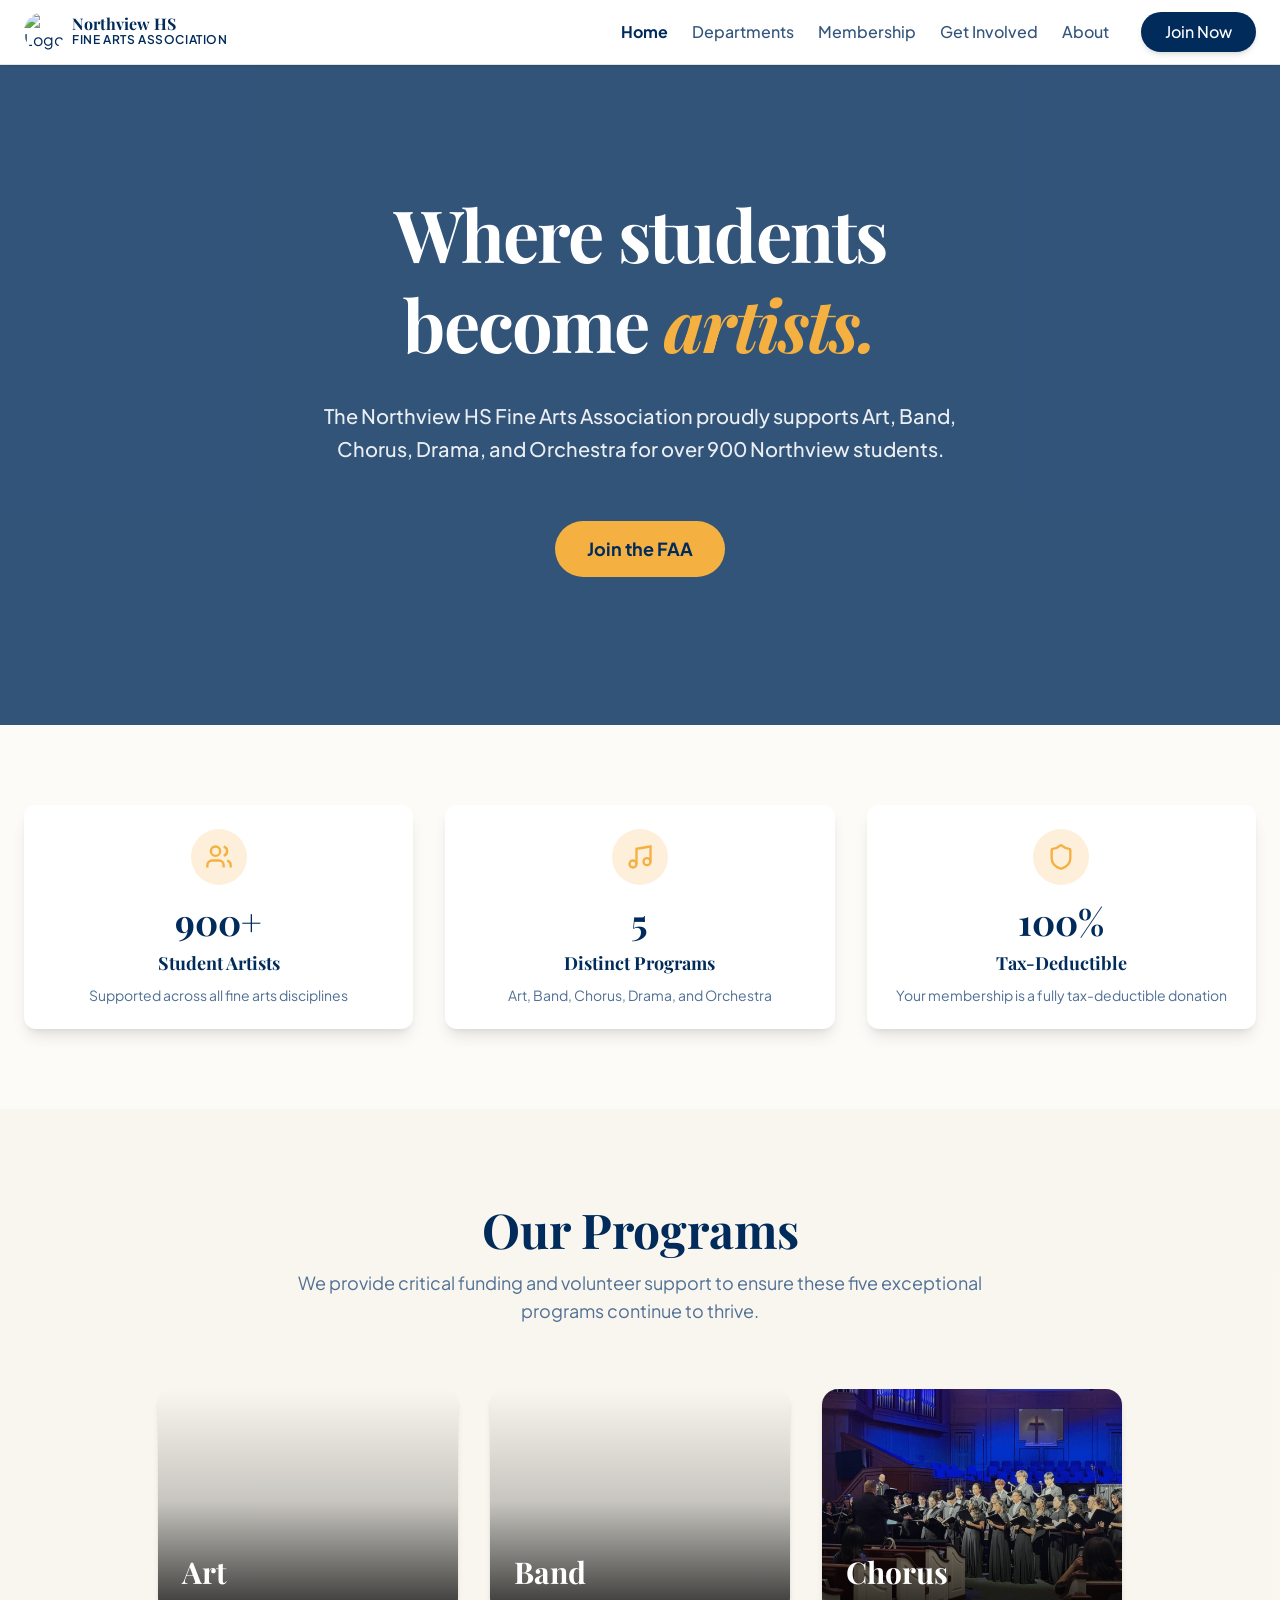
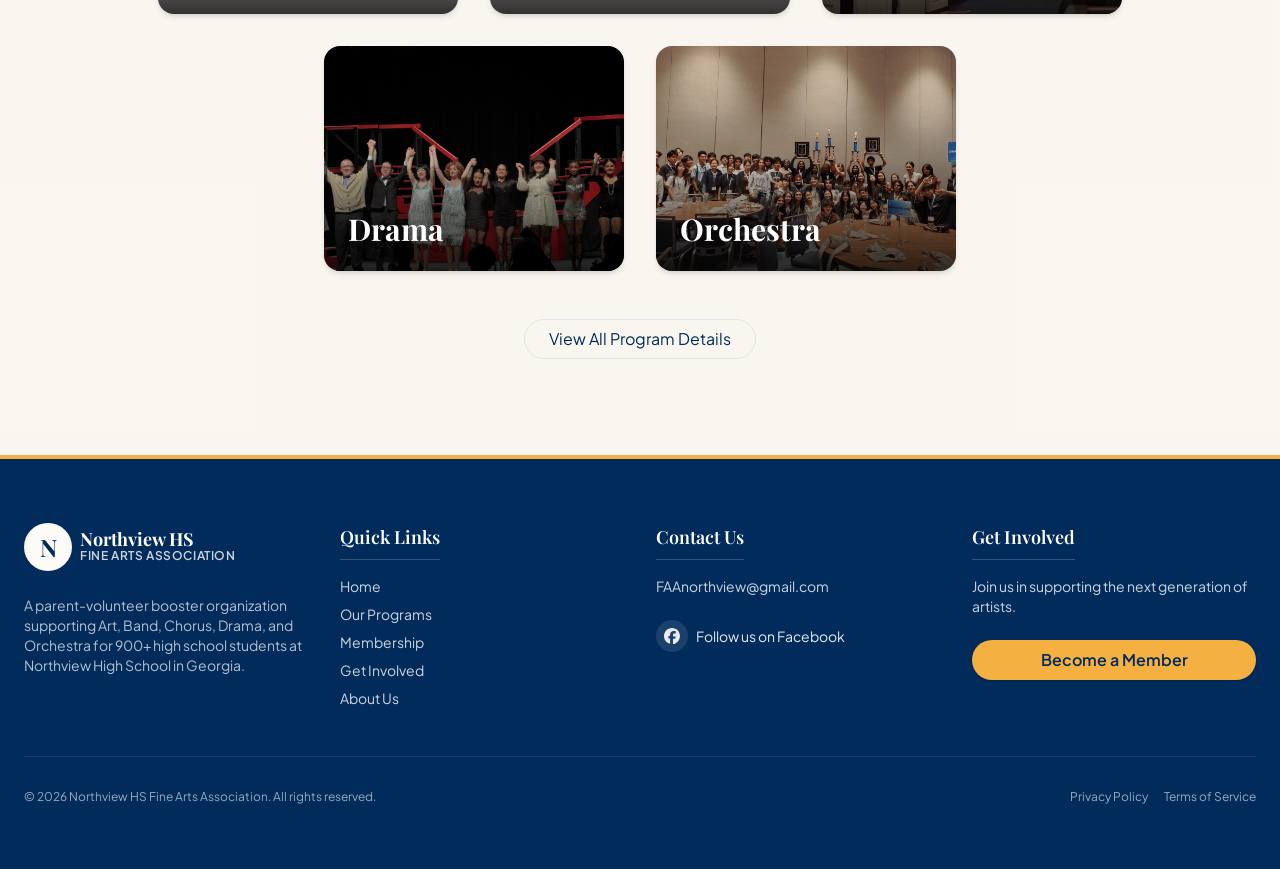
==== commit 005af2be: "removed board members, changed hero" ====
--- a/index.html
+++ b/index.html
@@ -64,13 +64,13 @@
 
 <div class="w-full">
   <!-- Hero -->
-  <section class="relative w-full min-h-[90vh] flex items-center justify-center overflow-hidden py-24">
+  <section class="relative w-full flex items-center justify-center overflow-hidden py-24" style="min-height: 85vh;">
     <div class="absolute inset-0 bg-primary/80 z-10"></div>
-    <div class="absolute inset-0 bg-cover bg-center bg-no-repeat" style="background-image: url('images/hero.png')"></div>
+    <div class="absolute inset-0 bg-cover bg-top bg-no-repeat" style="background-image: url('images/hero.png')"></div>
     <div class="container relative z-20 mx-auto px-4 md:px-6 text-center text-white">
       <div class="max-w-4xl mx-auto flex flex-col items-center gap-6">
         <h1 class="text-5xl md:text-7xl font-serif font-bold tracking-tight text-balance leading-tight">
-          Where students become <span class="text-accent italic">artists</span>, and parents become <span class="text-accent italic">champions</span>.
+          Where students become <span class="text-accent italic">artists.</span>
         </h1>
         <p class="text-lg md:text-xl text-white/90 max-w-2xl font-medium leading-relaxed mt-2">
           The Northview HS Fine Arts Association proudly supports Art, Band, Chorus, Drama, and Orchestra for over 900 Northview students.
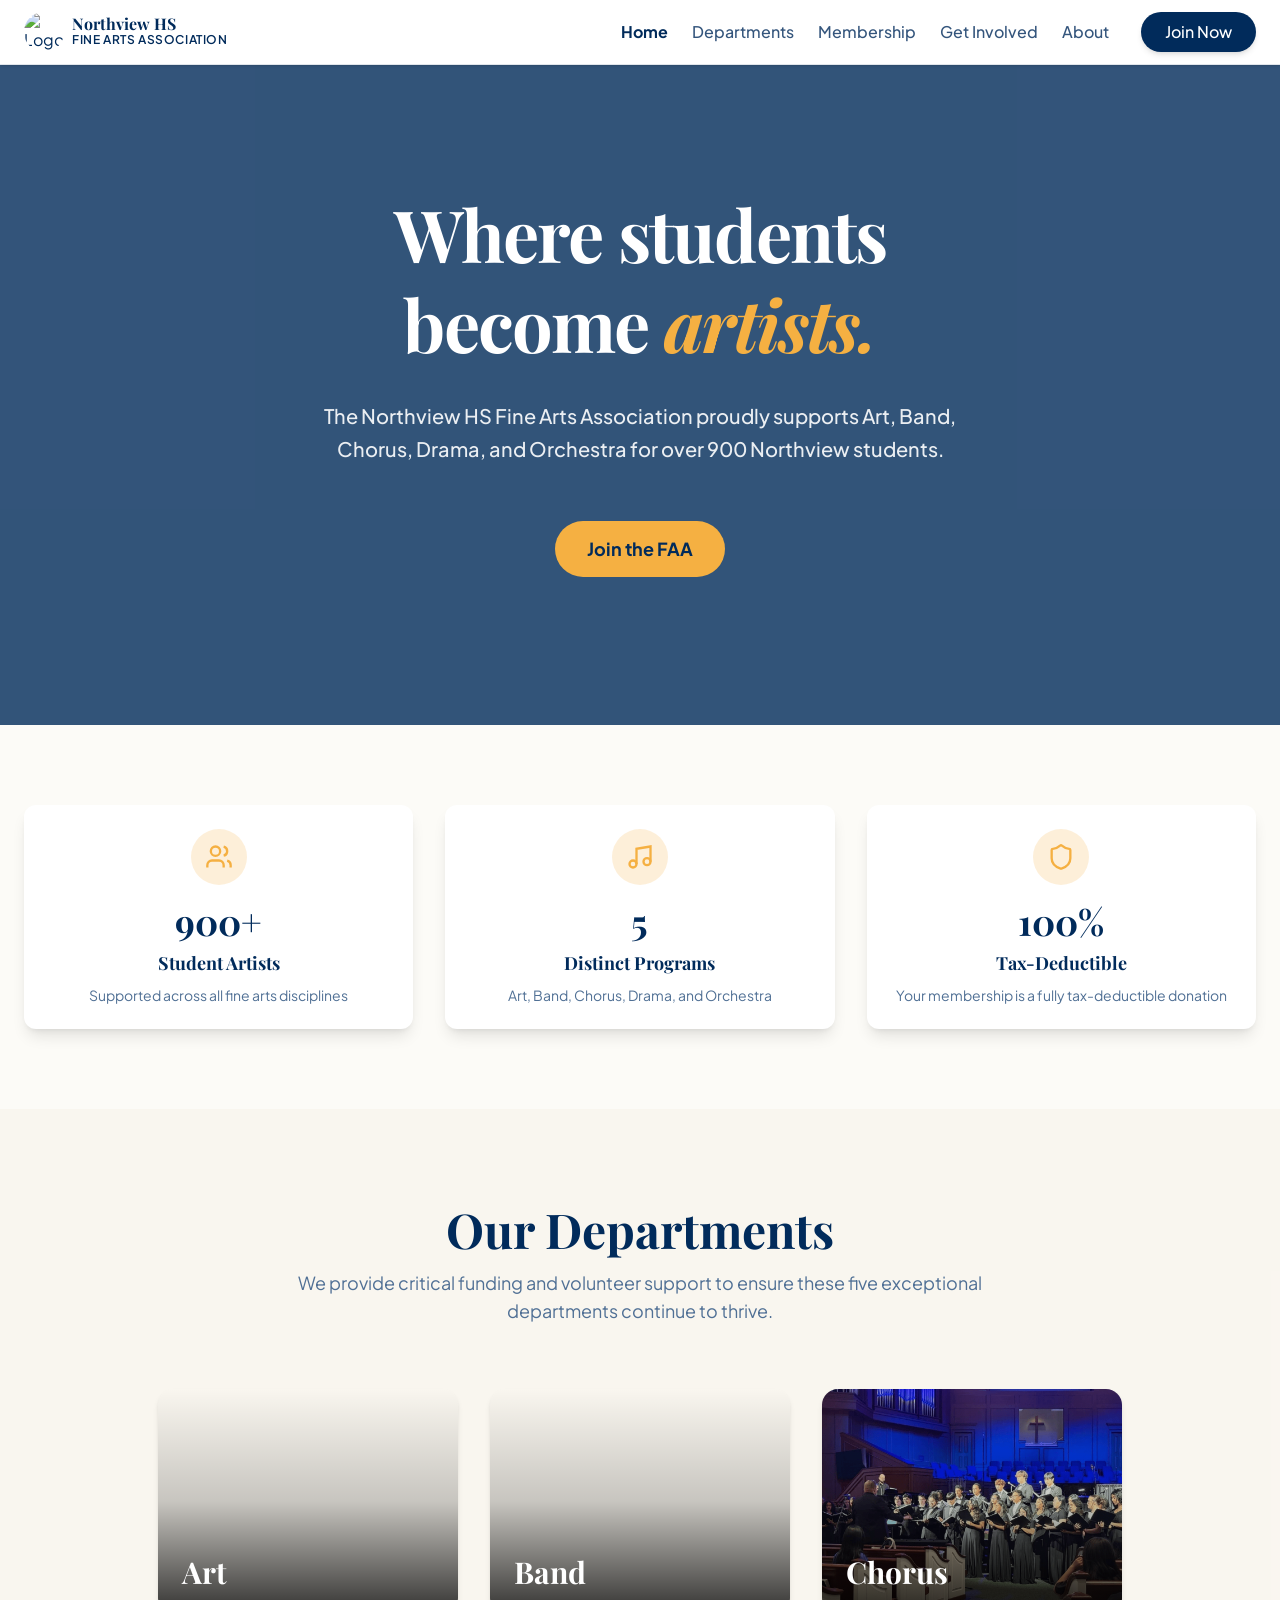
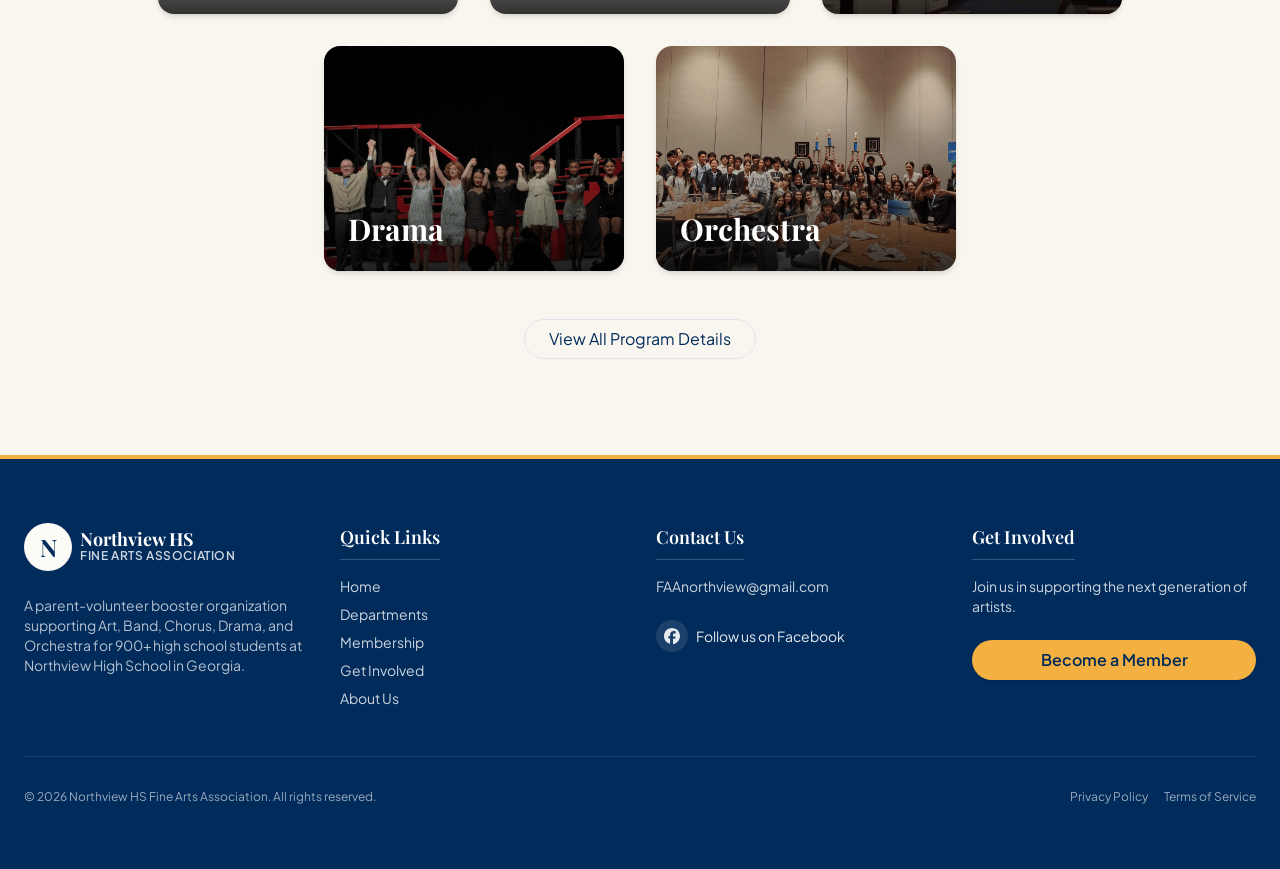
==== commit 7f882a60: "replaced programs with departments" ====
--- a/index.html
+++ b/index.html
@@ -118,8 +118,8 @@
   <section class="py-24 bg-muted/50">
     <div class="container mx-auto px-4 md:px-6">
       <div class="text-center max-w-3xl mx-auto mb-16">
-        <h2 class="text-3xl md:text-5xl font-serif font-bold text-primary mb-4">Our Programs</h2>
-        <p class="text-lg text-muted-foreground">We provide critical funding and volunteer support to ensure these five exceptional programs continue to thrive.</p>
+        <h2 class="text-3xl md:text-5xl font-serif font-bold text-primary mb-4">Our Departments</h2>
+        <p class="text-lg text-muted-foreground">We provide critical funding and volunteer support to ensure these five exceptional departments continue to thrive.</p>
       </div>
       <div class="flex flex-wrap justify-center gap-6 lg:gap-8">
   <a href="programs.html#art" class="group block h-full" style="flex: 0 0 300px; max-width: 400px;">
@@ -196,7 +196,7 @@
         <h3 class="font-serif font-semibold text-lg border-b border-primary-foreground/20 pb-2 inline-block w-max">Quick Links</h3>
         <ul class="flex flex-col gap-2 text-sm text-primary-foreground/80">
           <li><a href="index.html" class="hover:text-accent transition-colors">Home</a></li>
-          <li><a href="programs.html" class="hover:text-accent transition-colors">Our Programs</a></li>
+          <li><a href="programs.html" class="hover:text-accent transition-colors">Departments</a></li>
           <li><a href="membership.html" class="hover:text-accent transition-colors">Membership</a></li>
           <li><a href="volunteer.html" class="hover:text-accent transition-colors">Get Involved</a></li>
           <li><a href="about.html" class="hover:text-accent transition-colors">About Us</a></li>
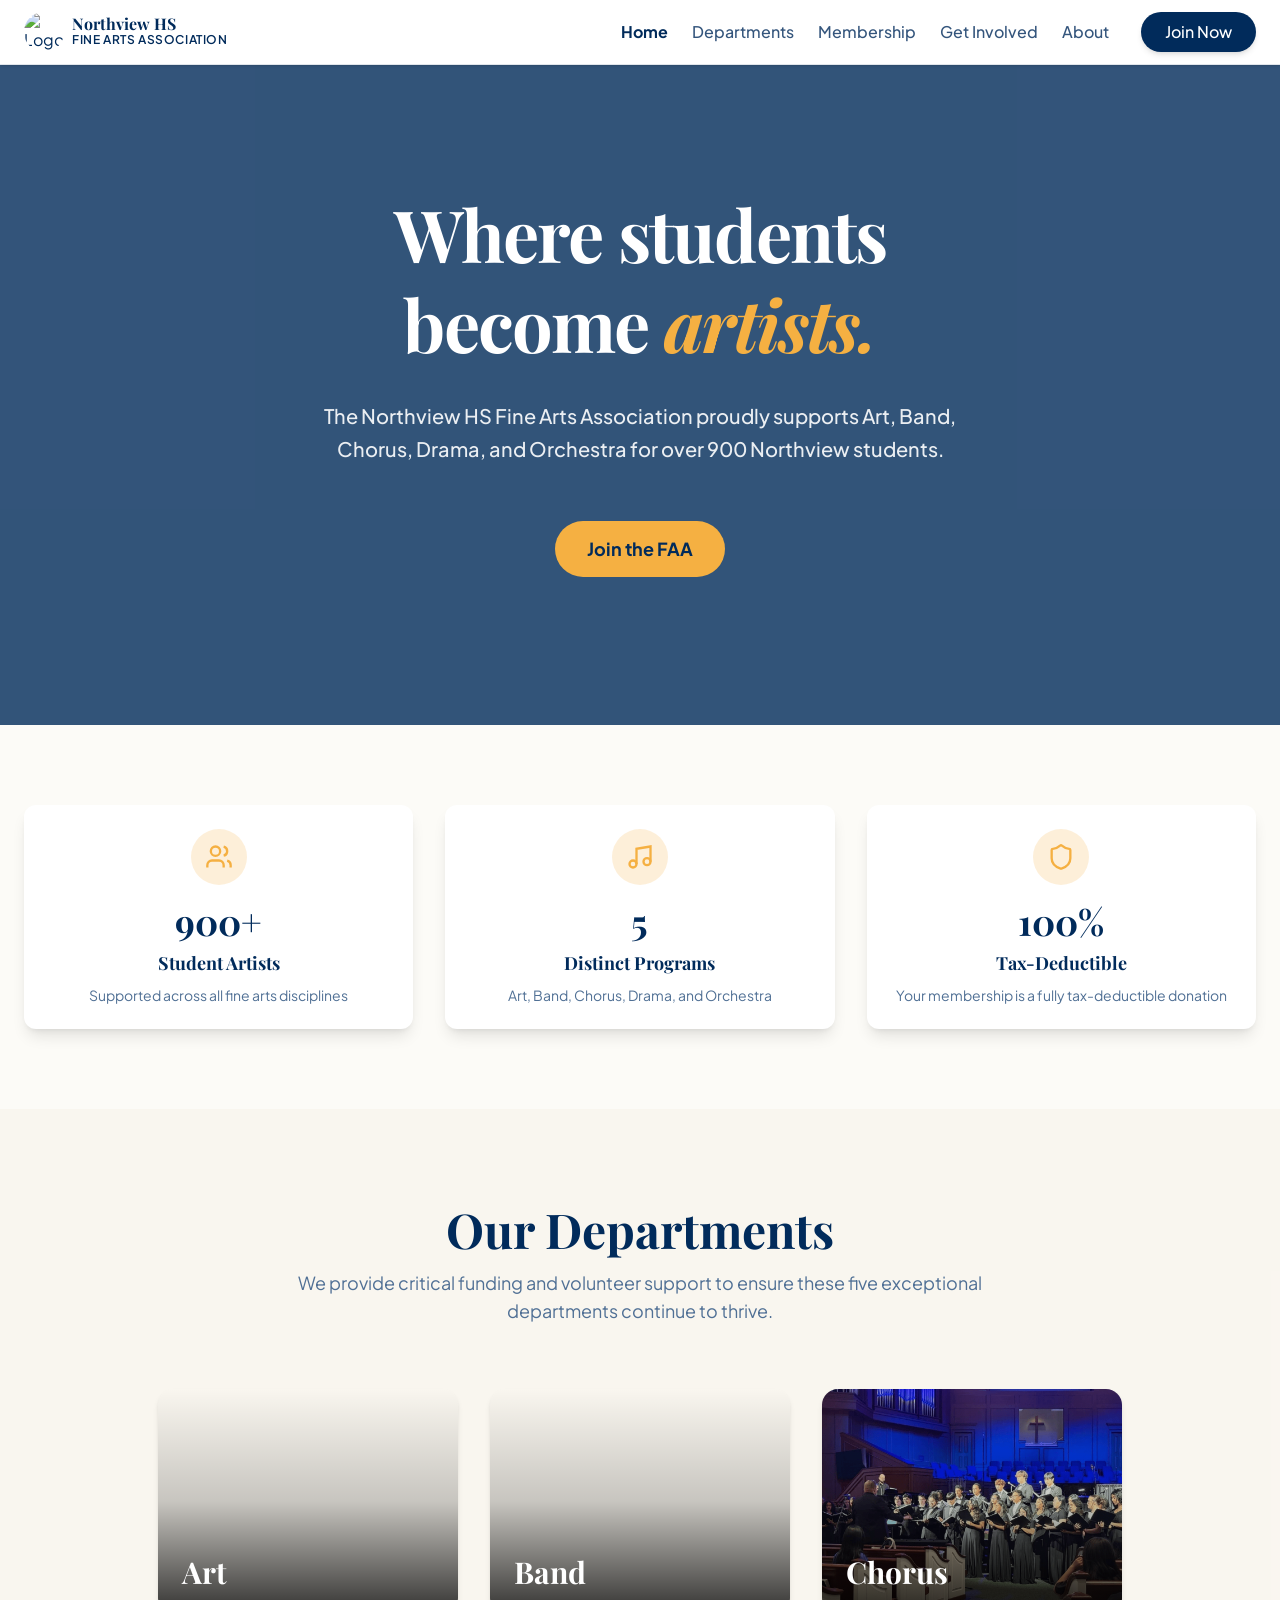
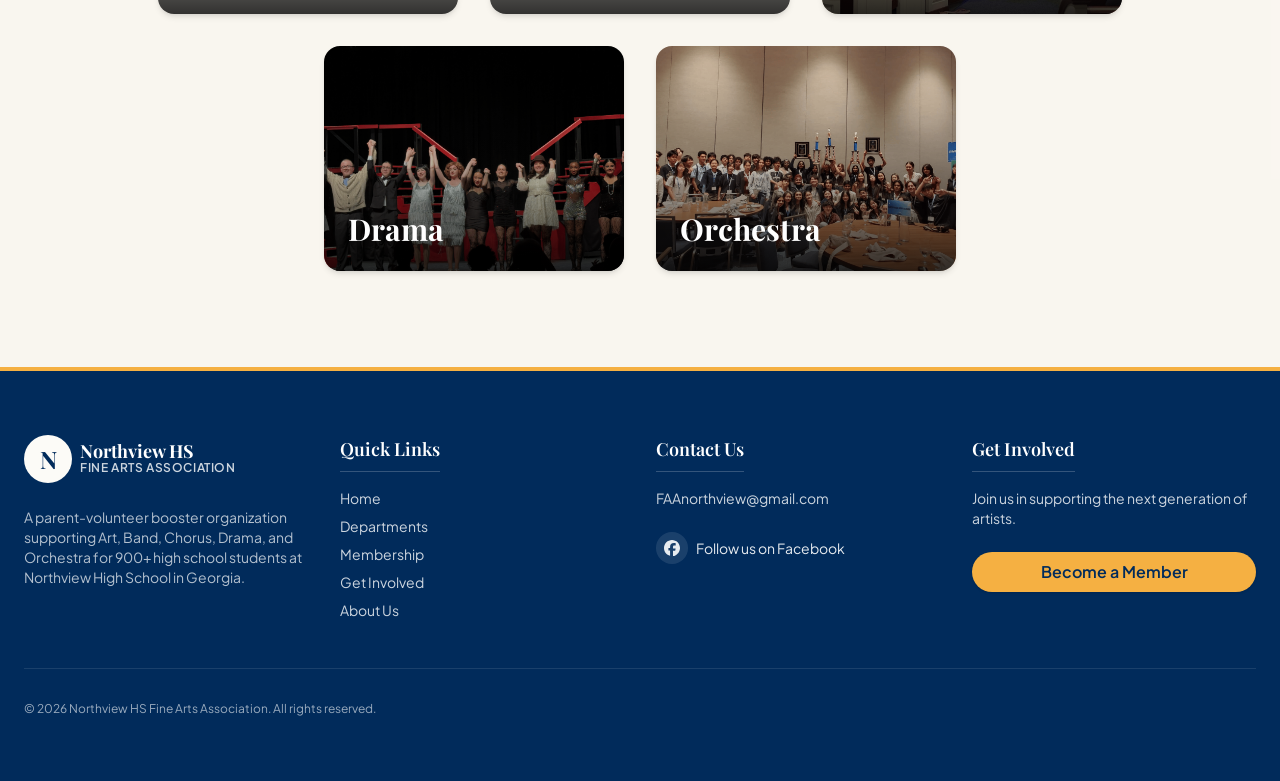
==== commit beb64538: "removed privacy policy/terms and reworded get involved" ====
--- a/index.html
+++ b/index.html
@@ -168,9 +168,6 @@
     </div>
   </a>
 </div>
-      <div class="mt-12 text-center">
-        <a href="programs.html" class="inline-flex items-center justify-center rounded-full border border-input px-6 h-10 hover:bg-accent hover:text-accent-foreground">View All Program Details</a>
-      </div>
     </div>
   </section>
 
@@ -227,10 +224,6 @@
 
     <div class="pt-8 border-t border-primary-foreground/10 flex flex-col md:flex-row items-center justify-between gap-4 text-xs text-primary-foreground/60">
       <p>&copy; 2026 Northview HS Fine Arts Association. All rights reserved.</p>
-      <div class="flex gap-4">
-        <a href="#" class="hover:text-primary-foreground transition-colors">Privacy Policy</a>
-        <a href="#" class="hover:text-primary-foreground transition-colors">Terms of Service</a>
-      </div>
     </div>
   </div>
 </footer>
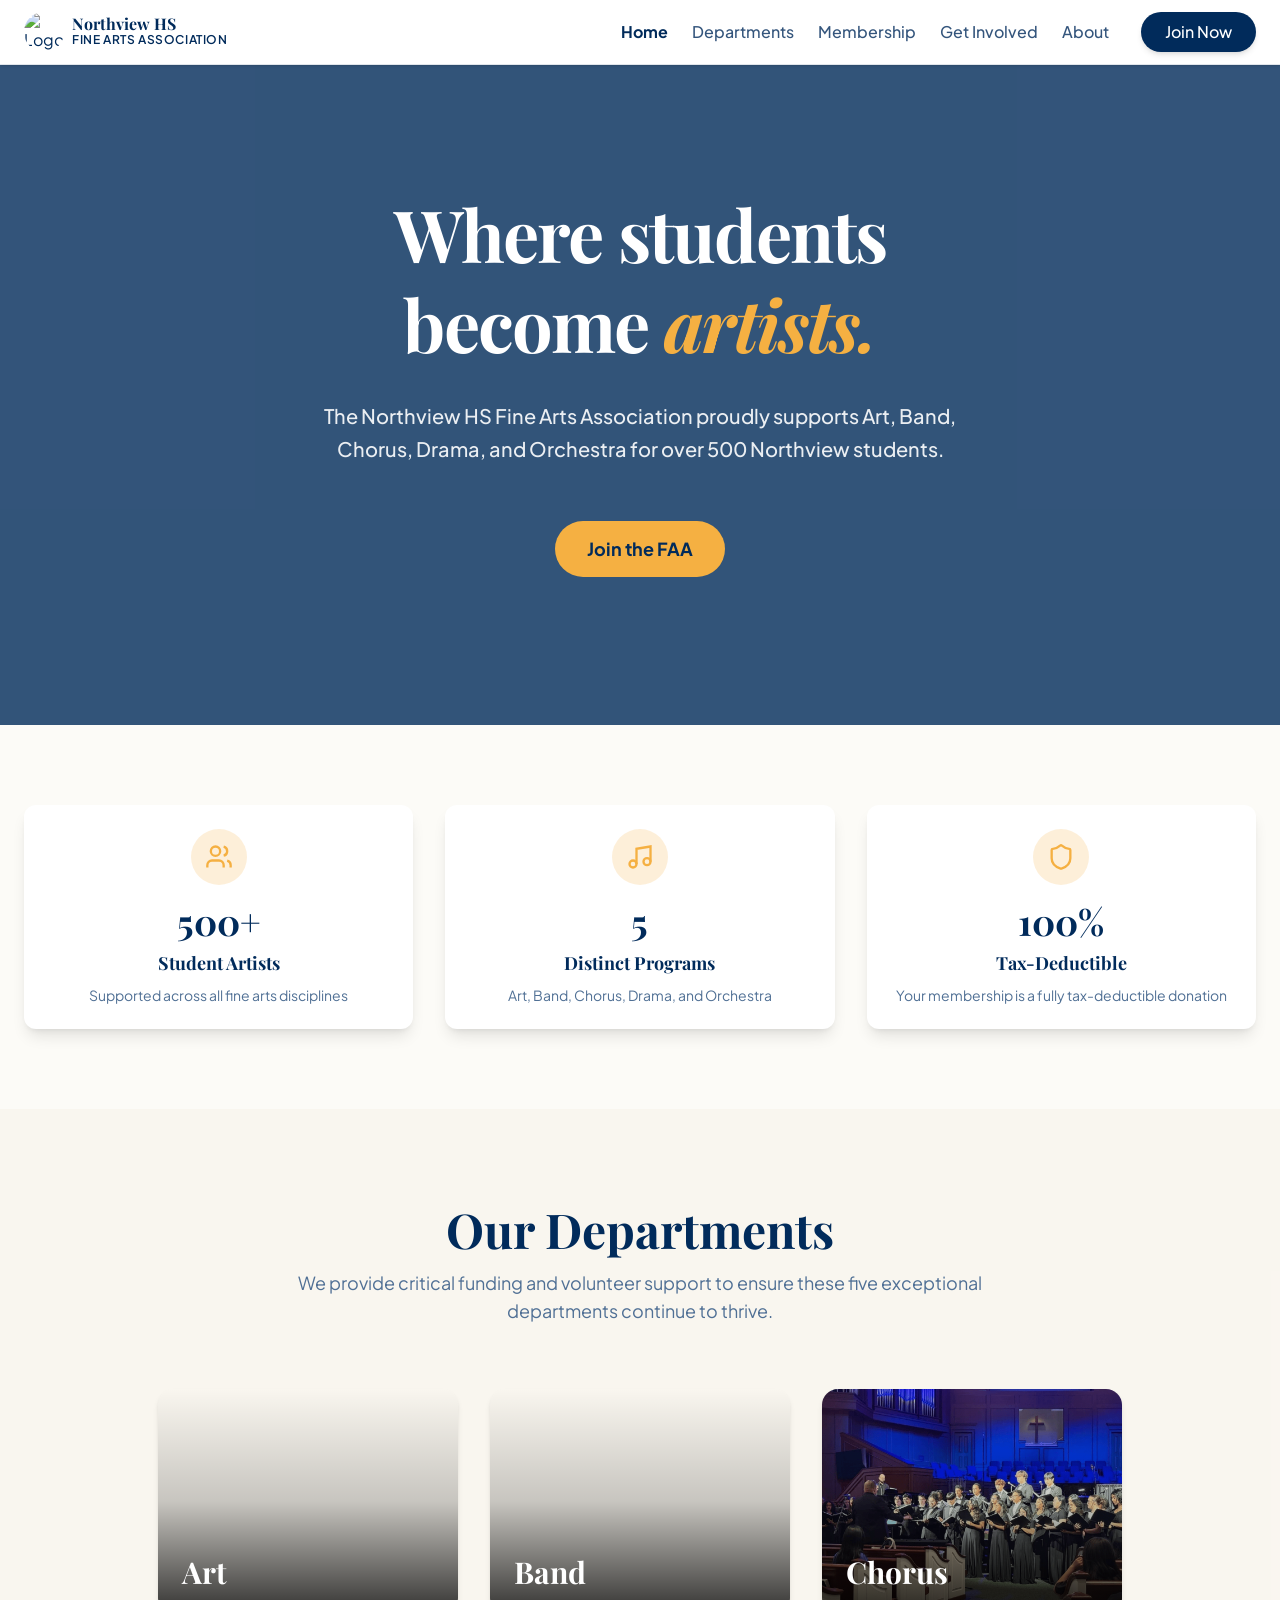
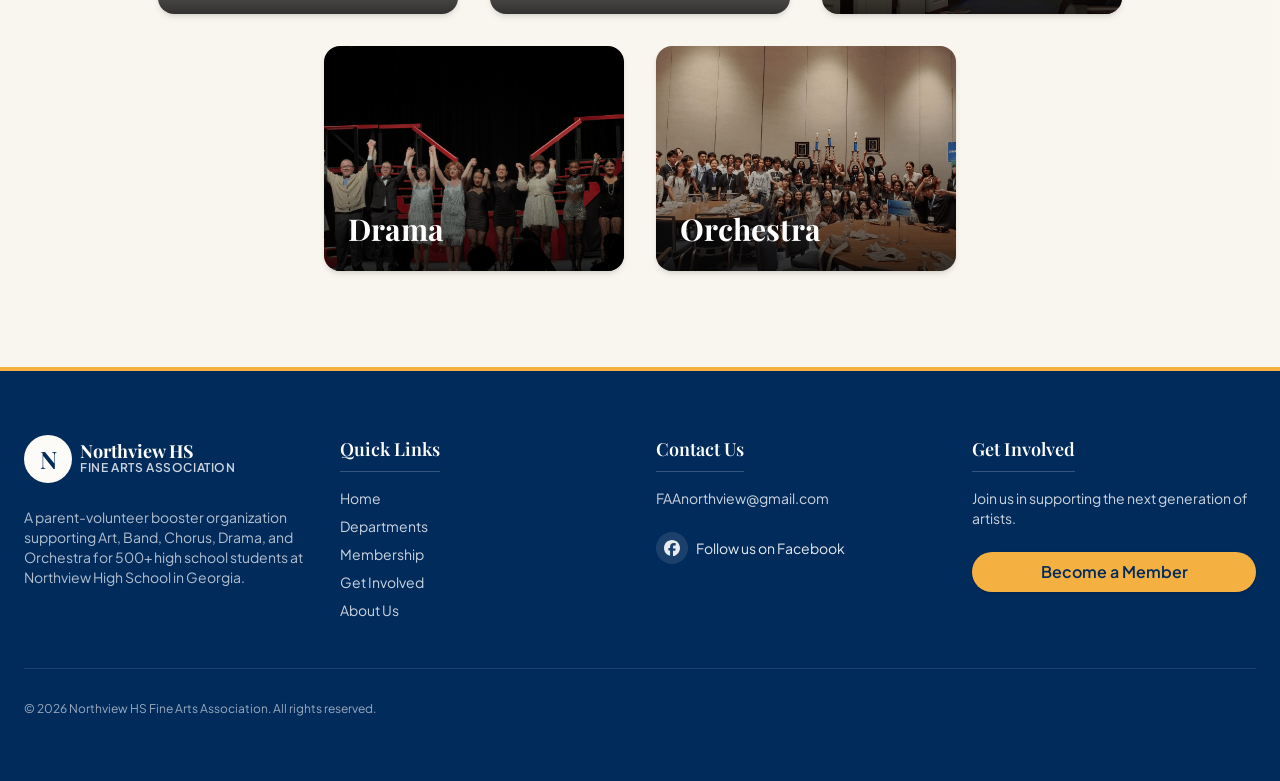
==== commit 070a0e14: "changed student number" ====
--- a/index.html
+++ b/index.html
@@ -4,7 +4,7 @@
 <meta charset="UTF-8">
 <meta name="viewport" content="width=device-width, initial-scale=1.0">
 <title>Northview HS Fine Arts Association</title>
-<meta name="description" content="The Northview HS Fine Arts Association proudly supports Art, Band, Chorus, Drama, and Orchestra for over 900 students.">
+<meta name="description" content="The Northview HS Fine Arts Association proudly supports Art, Band, Chorus, Drama, and Orchestra for over 500 students.">
 <link rel="icon" type="image/svg+xml" href="images/favicon.svg">
 <link rel="stylesheet" href="assets/style.css">
 <link rel="preconnect" href="https://fonts.googleapis.com">
@@ -73,7 +73,7 @@
           Where students become <span class="text-accent italic">artists.</span>
         </h1>
         <p class="text-lg md:text-xl text-white/90 max-w-2xl font-medium leading-relaxed mt-2">
-          The Northview HS Fine Arts Association proudly supports Art, Band, Chorus, Drama, and Orchestra for over 900 Northview students.
+          The Northview HS Fine Arts Association proudly supports Art, Band, Chorus, Drama, and Orchestra for over 500 Northview students.
         </p>
         <div class="flex flex-col sm:flex-row gap-4 mt-8 w-full sm:w-auto">
           <a href="membership.html" class="inline-flex items-center justify-center bg-accent text-primary hover:bg-accent/90 rounded-full font-bold px-8 h-14 text-lg">Join the FAA</a>
@@ -90,7 +90,7 @@
           <div class="mx-auto w-14 h-14 rounded-full bg-accent/20 flex items-center justify-center mb-4 text-accent">
             <svg width="28" height="28" viewBox="0 0 24 24" fill="none" stroke="currentColor" stroke-width="2"><path d="M16 21v-2a4 4 0 0 0-4-4H6a4 4 0 0 0-4 4v2"/><circle cx="9" cy="7" r="4"/><path d="M22 21v-2a4 4 0 0 0-3-3.87"/><path d="M16 3.13a4 4 0 0 1 0 7.75"/></svg>
           </div>
-          <div class="text-4xl font-serif font-bold text-primary pb-2">900+</div>
+          <div class="text-4xl font-serif font-bold text-primary pb-2">500+</div>
           <h3 class="text-lg font-bold mb-2">Student Artists</h3>
           <p class="text-muted-foreground text-sm">Supported across all fine arts disciplines</p>
         </div>
@@ -186,7 +186,7 @@
             <span class="text-xs font-semibold uppercase tracking-wider text-primary-foreground/80">Fine Arts Association</span>
           </div>
         </a>
-        <p class="text-primary-foreground/70 text-sm mt-2 max-w-xs">A parent-volunteer booster organization supporting Art, Band, Chorus, Drama, and Orchestra for 900+ high school students at Northview High School in Georgia.</p>
+        <p class="text-primary-foreground/70 text-sm mt-2 max-w-xs">A parent-volunteer booster organization supporting Art, Band, Chorus, Drama, and Orchestra for 500+ high school students at Northview High School in Georgia.</p>
       </div>
 
       <div class="flex flex-col gap-4">
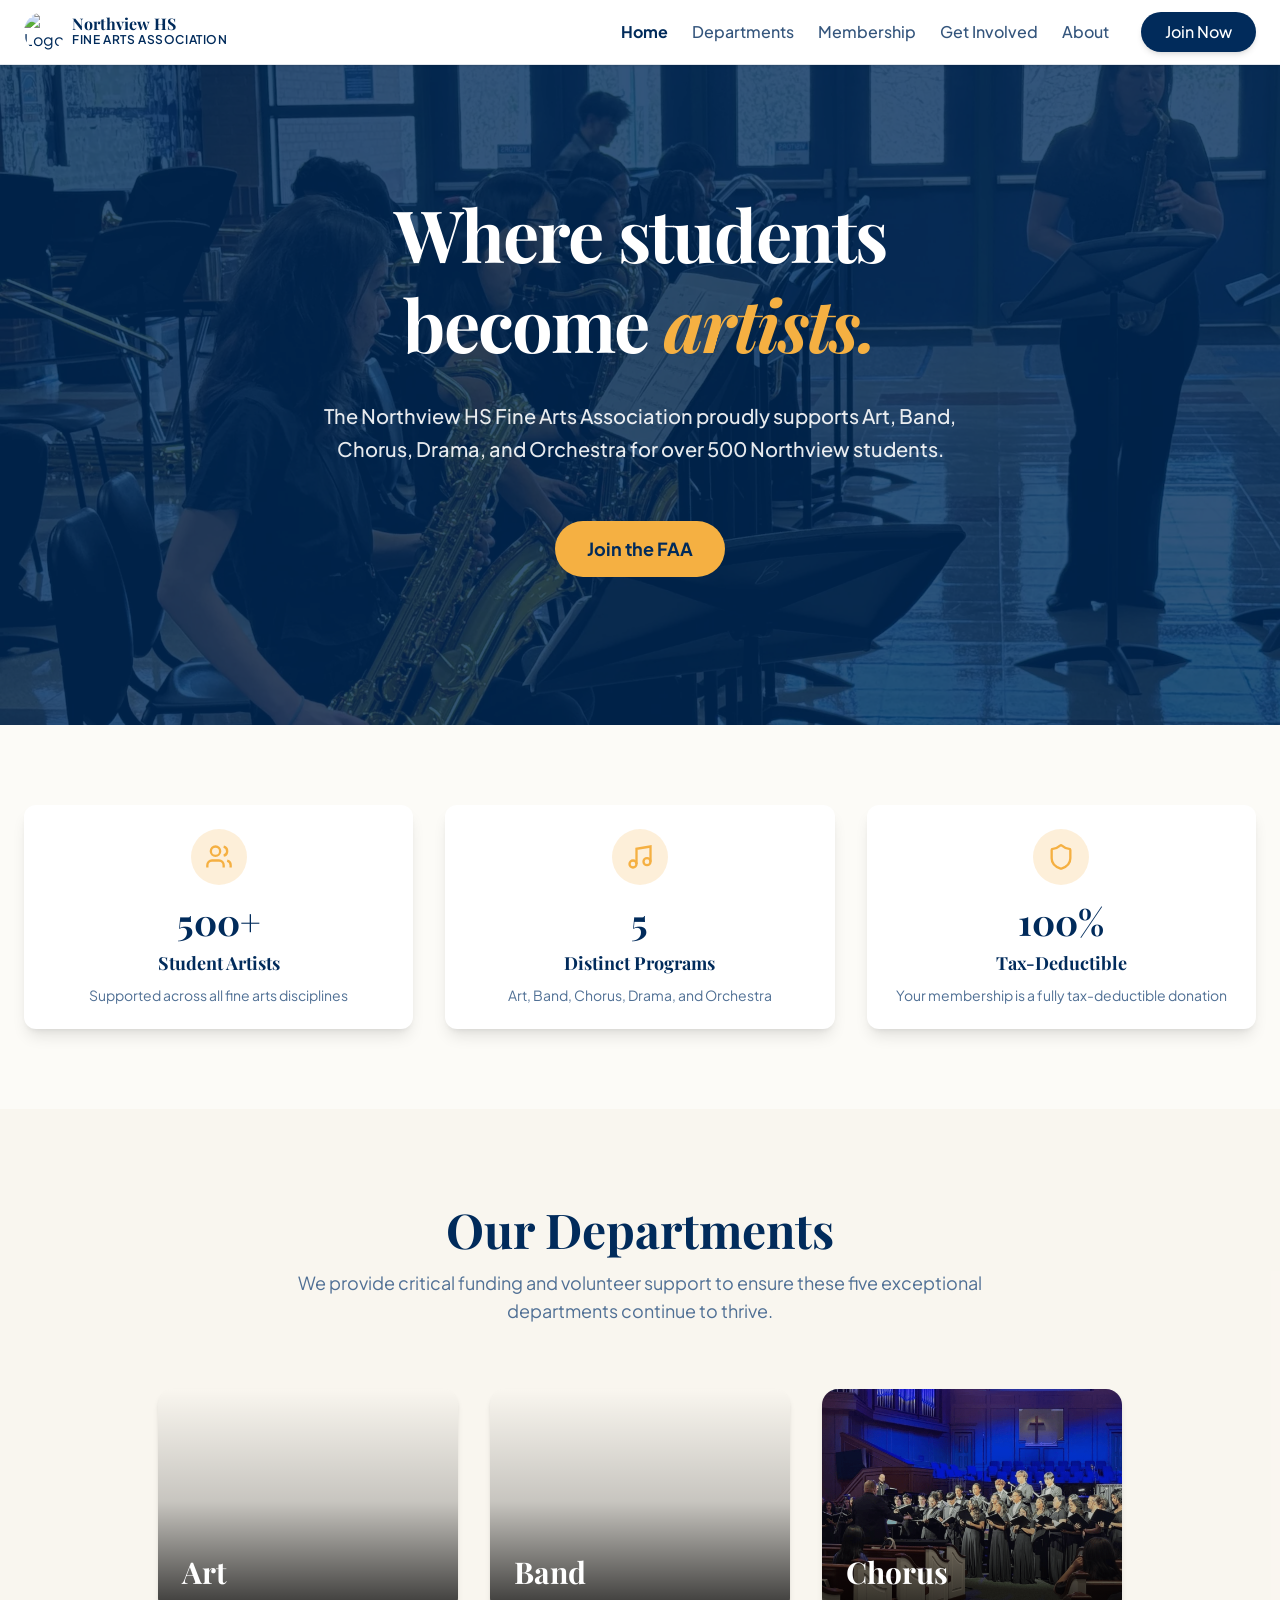
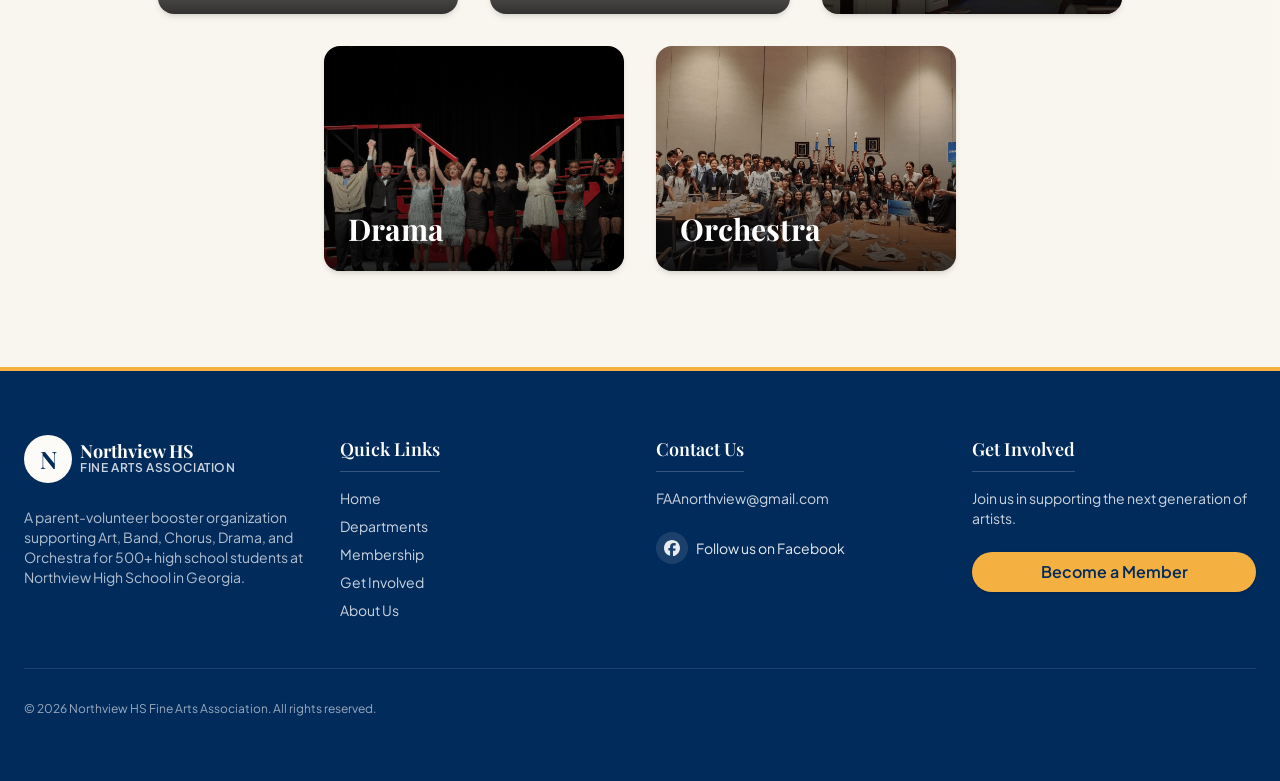
==== commit 32b3ab17: "changed hero image type" ====
--- a/index.html
+++ b/index.html
@@ -6,7 +6,7 @@
 <title>Northview HS Fine Arts Association</title>
 <meta name="description" content="The Northview HS Fine Arts Association proudly supports Art, Band, Chorus, Drama, and Orchestra for over 500 students.">
 <link rel="icon" type="image/svg+xml" href="images/favicon.svg">
-<link rel="stylesheet" href="assets/style.css">
+<link rel="stylesheet" href="/assets/style.css">
 <link rel="preconnect" href="https://fonts.googleapis.com">
 </head>
 <body class="min-h-screen flex flex-col bg-background font-sans text-foreground">
@@ -14,7 +14,7 @@
 <header id="site-header" class="fixed top-0 left-0 right-0 z-50 border-b border-border bg-white shadow-sm py-3">
   <div class="container mx-auto px-4 md:px-6">
     <div class="flex items-center justify-between">
-      <a href="index.html" class="flex items-center gap-2 group">
+      <a href="/" class="flex items-center gap-2 group">
         <div class="w-10 h-10 rounded-full flex items-center justify-center overflow-hidden transition-transform group-hover:scale-105">
           <img src="images/northview_logo.png" alt="Logo" class="w-full h-full object-cover" />
         </div>
@@ -26,14 +26,14 @@
 
       <nav class="hidden lg:flex items-center gap-8">
         <ul class="flex items-center gap-6">
-          <li><a href="index.html" class="hdr-text text-base font-bold transition-colors hover:text-primary text-primary">Home</a></li>
-<li><a href="programs.html" class="hdr-text text-base font-medium transition-colors hover:text-primary text-foreground/80">Departments</a></li>
-<li><a href="membership.html" class="hdr-text text-base font-medium transition-colors hover:text-primary text-foreground/80">Membership</a></li>
-<li><a href="volunteer.html" class="hdr-text text-base font-medium transition-colors hover:text-primary text-foreground/80">Get Involved</a></li>
-<li><a href="about.html" class="hdr-text text-base font-medium transition-colors hover:text-primary text-foreground/80">About</a></li>
+          <li><a href="/" class="hdr-text text-base font-bold transition-colors hover:text-primary text-primary">Home</a></li>
+<li><a href="/departments/" class="hdr-text text-base font-medium transition-colors hover:text-primary text-foreground/80">Departments</a></li>
+<li><a href="/membership/" class="hdr-text text-base font-medium transition-colors hover:text-primary text-foreground/80">Membership</a></li>
+<li><a href="/get-involved/" class="hdr-text text-base font-medium transition-colors hover:text-primary text-foreground/80">Get Involved</a></li>
+<li><a href="/about/" class="hdr-text text-base font-medium transition-colors hover:text-primary text-foreground/80">About</a></li>
 
         </ul>
-        <a href="membership.html" class="inline-flex items-center justify-center rounded-full px-6 h-10 shadow-md hover:shadow-lg transition-all bg-primary text-primary-foreground font-medium text-base hover:bg-primary/90">Join Now</a>
+        <a href="/membership/" class="inline-flex items-center justify-center rounded-full px-6 h-10 shadow-md hover:shadow-lg transition-all bg-primary text-primary-foreground font-medium text-base hover:bg-primary/90">Join Now</a>
       </nav>
 
       <button id="mobile-menu-button" class="hdr-text lg:hidden p-2 rounded-md transition-colors text-foreground" aria-label="Toggle menu">
@@ -46,11 +46,11 @@
   <div id="mobile-nav" class="hidden lg:hidden absolute top-full left-0 right-0 bg-background border-b border-border shadow-lg">
     <nav class="container mx-auto px-4 py-4 flex flex-col gap-4">
       <ul class="flex flex-col gap-2">
-        <li><a href="index.html" class="block py-2 px-4 rounded-md text-base font-medium transition-colors bg-primary/10 text-primary">Home</a></li>
-<li><a href="programs.html" class="block py-2 px-4 rounded-md text-base font-medium transition-colors text-foreground/80 hover:bg-accent/20 hover:text-foreground">Programs</a></li>
-<li><a href="membership.html" class="block py-2 px-4 rounded-md text-base font-medium transition-colors text-foreground/80 hover:bg-accent/20 hover:text-foreground">Membership</a></li>
-<li><a href="volunteer.html" class="block py-2 px-4 rounded-md text-base font-medium transition-colors text-foreground/80 hover:bg-accent/20 hover:text-foreground">Get Involved</a></li>
-<li><a href="about.html" class="block py-2 px-4 rounded-md text-base font-medium transition-colors text-foreground/80 hover:bg-accent/20 hover:text-foreground">About</a></li>
+        <li><a href="/" class="block py-2 px-4 rounded-md text-base font-medium transition-colors bg-primary/10 text-primary">Home</a></li>
+<li><a href="/departments/" class="block py-2 px-4 rounded-md text-base font-medium transition-colors text-foreground/80 hover:bg-accent/20 hover:text-foreground">Programs</a></li>
+<li><a href="/membership/" class="block py-2 px-4 rounded-md text-base font-medium transition-colors text-foreground/80 hover:bg-accent/20 hover:text-foreground">Membership</a></li>
+<li><a href="/get-involved/" class="block py-2 px-4 rounded-md text-base font-medium transition-colors text-foreground/80 hover:bg-accent/20 hover:text-foreground">Get Involved</a></li>
+<li><a href="/about/" class="block py-2 px-4 rounded-md text-base font-medium transition-colors text-foreground/80 hover:bg-accent/20 hover:text-foreground">About</a></li>
 
       </ul>
       <div class="pt-4 border-t border-border px-4">
@@ -66,7 +66,7 @@
   <!-- Hero -->
   <section class="relative w-full flex items-center justify-center overflow-hidden py-24" style="min-height: 85vh;">
     <div class="absolute inset-0 bg-primary/80 z-10"></div>
-    <div class="absolute inset-0 bg-cover bg-top bg-no-repeat" style="background-image: url('images/hero.png')"></div>
+    <div class="absolute inset-0 bg-cover bg-top bg-no-repeat" style="background-image: url('/images/hero.webp')"></div>
     <div class="container relative z-20 mx-auto px-4 md:px-6 text-center text-white">
       <div class="max-w-4xl mx-auto flex flex-col items-center gap-6">
         <h1 class="text-5xl md:text-7xl font-serif font-bold tracking-tight text-balance leading-tight">
@@ -76,7 +76,7 @@
           The Northview HS Fine Arts Association proudly supports Art, Band, Chorus, Drama, and Orchestra for over 500 Northview students.
         </p>
         <div class="flex flex-col sm:flex-row gap-4 mt-8 w-full sm:w-auto">
-          <a href="membership.html" class="inline-flex items-center justify-center bg-accent text-primary hover:bg-accent/90 rounded-full font-bold px-8 h-14 text-lg">Join the FAA</a>
+          <a href="/membership/" class="inline-flex items-center justify-center bg-accent text-primary hover:bg-accent/90 rounded-full font-bold px-8 h-14 text-lg">Join the FAA</a>
         </div>
       </div>
     </div>
@@ -122,7 +122,7 @@
         <p class="text-lg text-muted-foreground">We provide critical funding and volunteer support to ensure these five exceptional departments continue to thrive.</p>
       </div>
       <div class="flex flex-wrap justify-center gap-6 lg:gap-8">
-  <a href="programs.html#art" class="group block h-full" style="flex: 0 0 300px; max-width: 400px;">
+  <a href="/departments/#art" class="group block h-full" style="flex: 0 0 300px; max-width: 400px;">
     <div class="relative rounded-2xl overflow-hidden shadow-md aspect-[4/3]">
       <div class="absolute inset-0 bg-cover bg-center transition-transform duration-700 group-hover:scale-110" style="background-image: url('images/art.png')"></div>
       <div class="absolute inset-0 bg-gradient-to-t from-black/80 via-black/20 to-transparent"></div>
@@ -131,7 +131,7 @@
       </div>
     </div>
   </a>
-  <a href="programs.html#band" class="group block h-full" style="flex: 0 0 300px; max-width: 400px;">
+  <a href="/departments/#band" class="group block h-full" style="flex: 0 0 300px; max-width: 400px;">
     <div class="relative rounded-2xl overflow-hidden shadow-md aspect-[4/3]">
       <div class="absolute inset-0 bg-cover bg-center transition-transform duration-700 group-hover:scale-110" style="background-image: url('images/band.png')"></div>
       <div class="absolute inset-0 bg-gradient-to-t from-black/80 via-black/20 to-transparent"></div>
@@ -140,7 +140,7 @@
       </div>
     </div>
   </a>
-  <a href="programs.html#chorus" class="group block h-full" style="flex: 0 0 300px; max-width: 400px;">
+  <a href="/departments/#chorus" class="group block h-full" style="flex: 0 0 300px; max-width: 400px;">
     <div class="relative rounded-2xl overflow-hidden shadow-md aspect-[4/3]">
       <div class="absolute inset-0 bg-cover bg-center transition-transform duration-700 group-hover:scale-110" style="background-image: url('images/chorus.png')"></div>
       <div class="absolute inset-0 bg-gradient-to-t from-black/80 via-black/20 to-transparent"></div>
@@ -149,7 +149,7 @@
       </div>
     </div>
   </a>
-  <a href="programs.html#drama" class="group block h-full" style="flex: 0 0 300px; max-width: 400px;">
+  <a href="/departments/#drama" class="group block h-full" style="flex: 0 0 300px; max-width: 400px;">
     <div class="relative rounded-2xl overflow-hidden shadow-md aspect-[4/3]">
       <div class="absolute inset-0 bg-cover bg-center transition-transform duration-700 group-hover:scale-110" style="background-image: url('images/drama.png')"></div>
       <div class="absolute inset-0 bg-gradient-to-t from-black/80 via-black/20 to-transparent"></div>
@@ -158,7 +158,7 @@
       </div>
     </div>
   </a>
-  <a href="programs.html#orchestra" class="group block h-full" style="flex: 0 0 300px; max-width: 400px;">
+  <a href="/departments/#orchestra" class="group block h-full" style="flex: 0 0 300px; max-width: 400px;">
     <div class="relative rounded-2xl overflow-hidden shadow-md aspect-[4/3]">
       <div class="absolute inset-0 bg-cover bg-center transition-transform duration-700 group-hover:scale-110" style="background-image: url('images/orchestra.png')"></div>
       <div class="absolute inset-0 bg-gradient-to-t from-black/80 via-black/20 to-transparent"></div>
@@ -179,7 +179,7 @@
   <div class="container mx-auto px-4 md:px-6">
     <div class="grid grid-cols-1 md:grid-cols-2 lg:grid-cols-4 gap-12 lg:gap-8 mb-12">
       <div class="flex flex-col gap-4">
-        <a href="index.html" class="flex items-center gap-2 group">
+        <a href="/" class="flex items-center gap-2 group">
           <div class="w-12 h-12 rounded-full bg-background flex items-center justify-center text-primary font-serif font-bold text-2xl transition-transform group-hover:scale-105">N</div>
           <div class="flex flex-col">
             <span class="font-serif font-bold text-lg leading-none">Northview HS</span>
@@ -192,11 +192,11 @@
       <div class="flex flex-col gap-4">
         <h3 class="font-serif font-semibold text-lg border-b border-primary-foreground/20 pb-2 inline-block w-max">Quick Links</h3>
         <ul class="flex flex-col gap-2 text-sm text-primary-foreground/80">
-          <li><a href="index.html" class="hover:text-accent transition-colors">Home</a></li>
-          <li><a href="programs.html" class="hover:text-accent transition-colors">Departments</a></li>
-          <li><a href="membership.html" class="hover:text-accent transition-colors">Membership</a></li>
-          <li><a href="volunteer.html" class="hover:text-accent transition-colors">Get Involved</a></li>
-          <li><a href="about.html" class="hover:text-accent transition-colors">About Us</a></li>
+          <li><a href="/" class="hover:text-accent transition-colors">Home</a></li>
+          <li><a href="/departments/" class="hover:text-accent transition-colors">Departments</a></li>
+          <li><a href="/membership/" class="hover:text-accent transition-colors">Membership</a></li>
+          <li><a href="/get-involved/" class="hover:text-accent transition-colors">Get Involved</a></li>
+          <li><a href="/about/" class="hover:text-accent transition-colors">About Us</a></li>
         </ul>
       </div>
 
@@ -218,7 +218,7 @@
       <div class="flex flex-col gap-4">
         <h3 class="font-serif font-semibold text-lg border-b border-primary-foreground/20 pb-2 inline-block w-max">Get Involved</h3>
         <p class="text-sm text-primary-foreground/80 mb-2">Join us in supporting the next generation of artists.</p>
-        <a href="membership.html" class="inline-block bg-accent text-primary font-semibold py-2 px-6 rounded-full text-center hover:bg-accent/90 transition-colors shadow-sm">Become a Member</a>
+        <a href="/membership/" class="inline-block bg-accent text-primary font-semibold py-2 px-6 rounded-full text-center hover:bg-accent/90 transition-colors shadow-sm">Become a Member</a>
       </div>
     </div>
 
@@ -228,6 +228,6 @@
   </div>
 </footer>
 
-<script src="assets/main.js"></script>
+<script src="/assets/main.js"></script>
 </body>
 </html>
